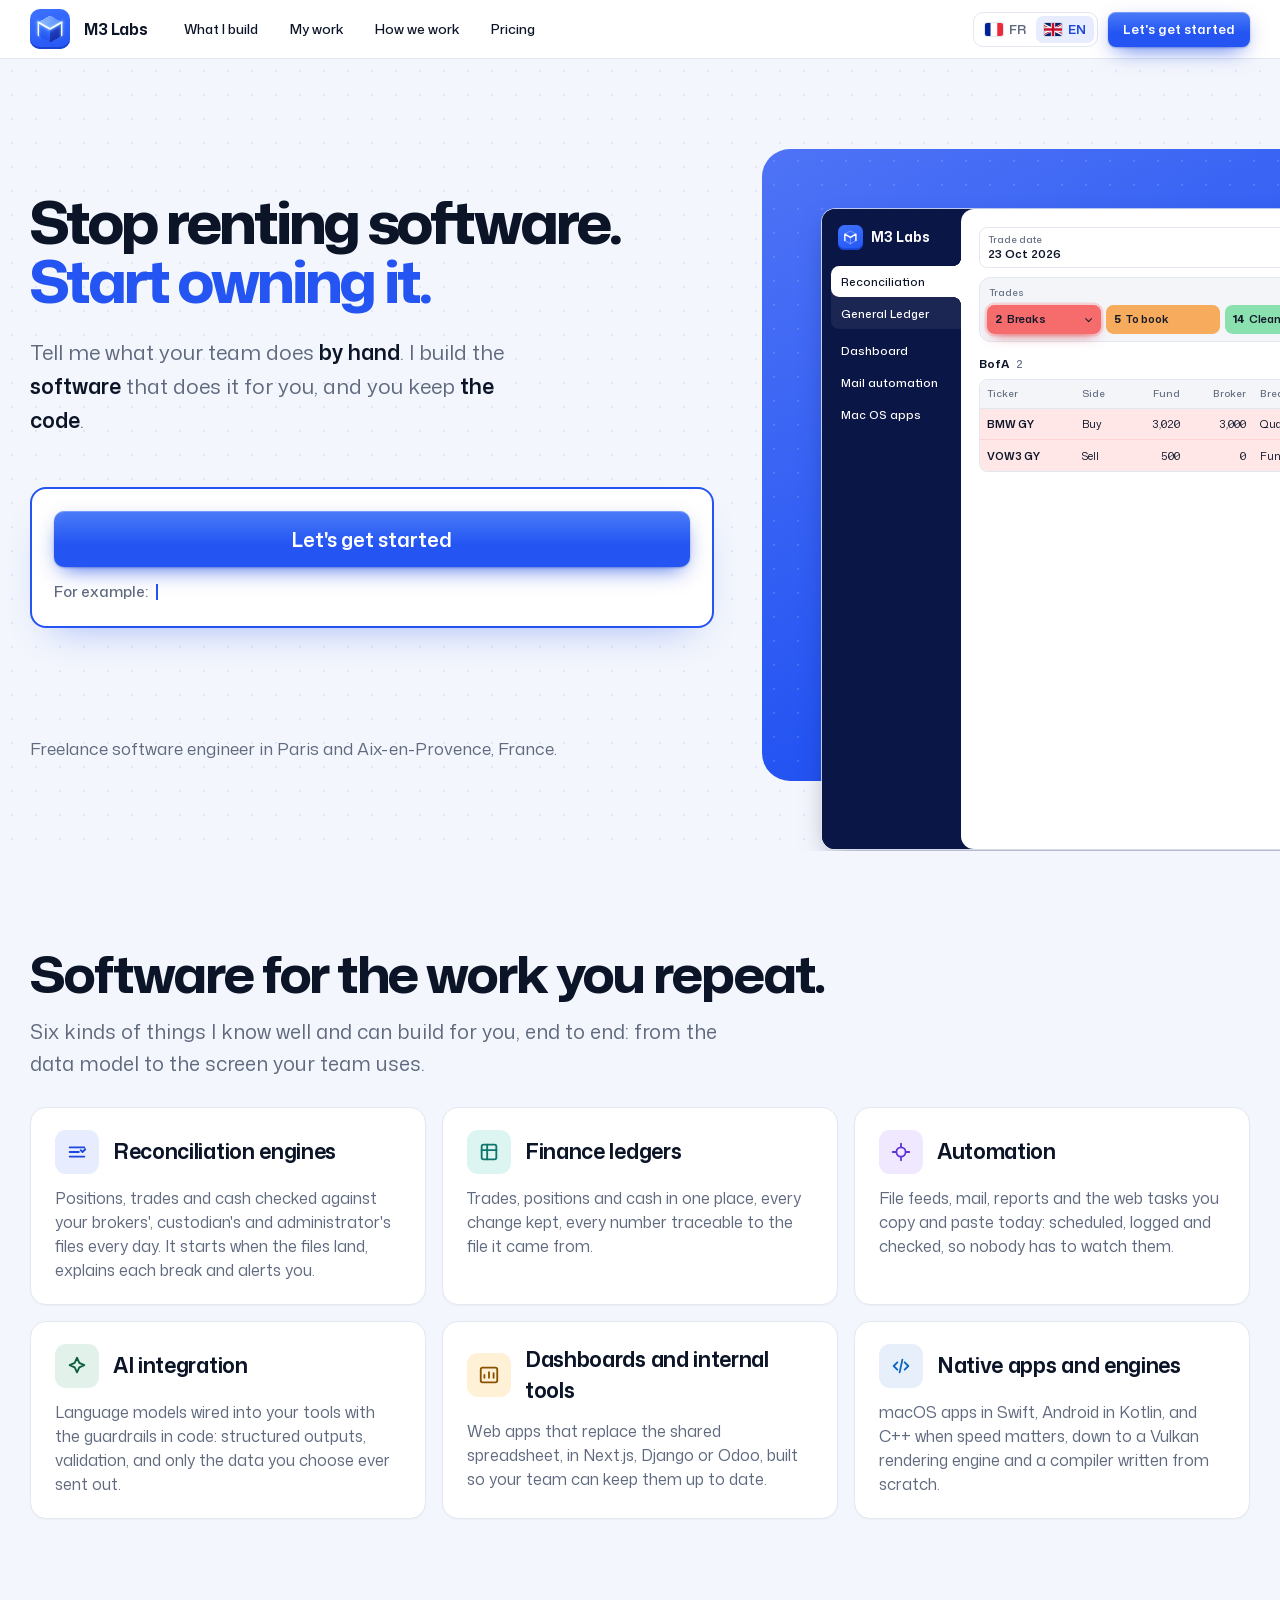
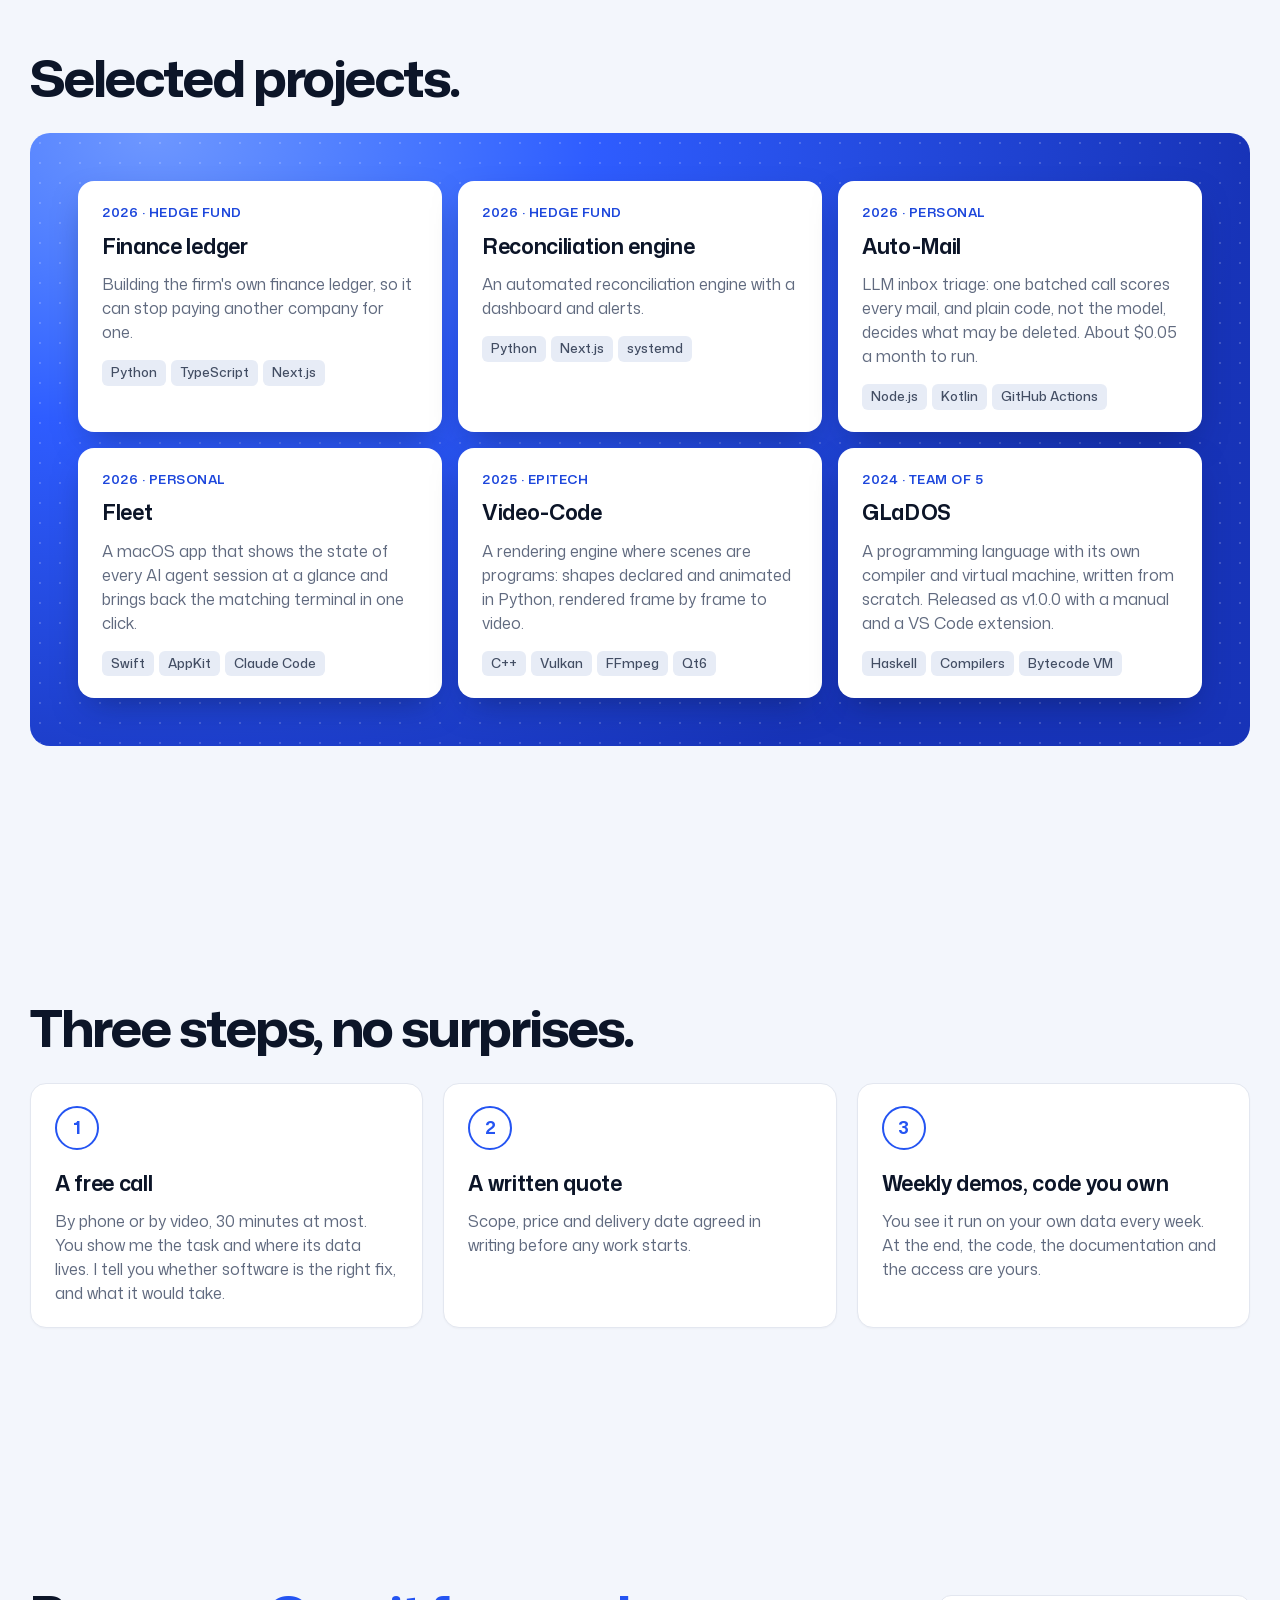
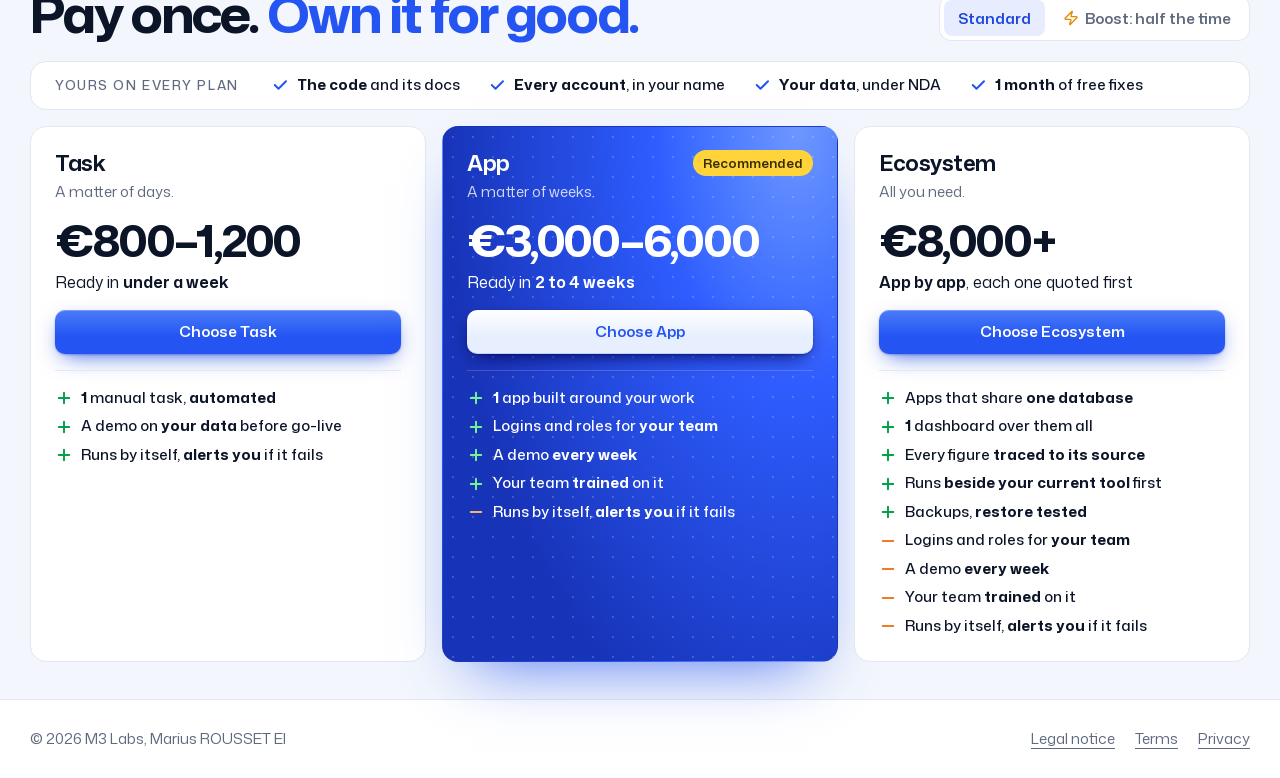
==== index.html @ 5edc00c6 "Site: the free fix window is one month, not three Marius asked for one month. The strip above the pl" ====
<!doctype html>
<html lang="en">
<head>
<meta charset="utf-8">
<meta name="viewport" content="width=device-width, initial-scale=1">
<title>M3 Labs | Custom software, reconciliation and automation</title>
<meta name="description" content="M3 Labs builds reconciliation engines, finance ledgers, automations and AI integrations for teams that still do it by hand. Freelance software engineer in Paris and Aix-en-Provence, France.">
<meta property="og:title" content="M3 Labs | Stop renting software. Start owning it.">
<meta property="og:description" content="Reconciliation engines, finance ledgers, automation and AI integration, built for your team.">
<meta property="og:url" content="https://m3labs.fr/">
<meta property="og:type" content="website">
<link rel="canonical" href="https://m3labs.fr/">
<link rel="icon" href="favicon.png" type="image/png">
<script type="application/ld+json">
{
  "@context": "https://schema.org",
  "@type": "ProfessionalService",
  "@id": "https://m3labs.fr/#business",
  "name": "M3 Labs",
  "url": "https://m3labs.fr/",
  "logo": "https://m3labs.fr/favicon.png",
  "description": "M3 Labs builds reconciliation engines, finance ledgers, automations and AI integrations for teams that still do it by hand. Freelance software engineer in Paris and Aix-en-Provence, France.",
  "email": "contact@m3labs.fr",
  "telephone": "+33669478754",
  "address": { "@type": "PostalAddress", "streetAddress": "8 avenue Robert Daugey", "postalCode": "13080", "addressLocality": "Aix-en-Provence", "addressCountry": "FR" },
  "areaServed": "FR",
  "founder": { "@type": "Person", "name": "Marius Rousset", "jobTitle": "Software engineer", "sameAs": ["https://www.linkedin.com/in/mariusrousset", "https://github.com/anpawo", "https://mariusrousset.com"] }
}
</script>
<link rel="preload" href="fonts/mona-sans-latin.woff2" as="font" type="font/woff2" crossorigin>
<link rel="stylesheet" href="styles.css?v=385ff43">
<script>
if (!matchMedia('(prefers-reduced-motion: reduce)').matches) {
  document.documentElement.classList.add('intro-on');
  // the intro plays at the top of the page: a #section left in the address, or a reload's scroll, would play it mid-page
  if (location.hash) history.replaceState(null, '', location.pathname + location.search);
  history.scrollRestoration = 'manual';
  setTimeout(() => document.documentElement.classList.remove('intro-on'), 3000);
}
</script>
</head>
<body>
<div class="intro" aria-hidden="true">
  <div class="intro-mark"><span class="cube"><i class="t"><svg viewBox="0 0 160 160"><path d="M0 0V160H160" pathLength="1"/></svg></i><i class="l"><svg viewBox="0 0 160 160"><path d="M0 160V0H160" pathLength="1"/></svg></i><i class="f"><svg viewBox="0 0 160 160"><path d="M0 0H160V160" pathLength="1"/></svg></i><i class="b"></i><i class="r"></i></span></div>
</div>

<header class="nav">
  <div class="wrap nav-inner">
    <a class="brand" href="#top" aria-label="M3 Labs, home">
      <span class="mark" aria-hidden="true"><span class="cube"><i class="t"><svg viewBox="0 0 160 160"><path d="M0 0V160H160" pathLength="1"/></svg></i><i class="l"><svg viewBox="0 0 160 160"><path d="M0 160V0H160" pathLength="1"/></svg></i><i class="f"><svg viewBox="0 0 160 160"><path d="M0 0H160V160" pathLength="1"/></svg></i><i class="b"></i><i class="r"></i></span></span>
      M3 Labs
    </a>
    <nav class="links" aria-label="Main">
      <a href="#build">What I build</a>
      <a href="#work">My work</a>
      <a href="#process">How we work</a>
      <a href="#pricing">Pricing</a>
    </nav>
    <div class="actions">
      <div class="lang" role="group" aria-label="Language">
        <button type="button" data-lang="fr" aria-pressed="false"><svg class="flag" viewBox="0 0 3 2" preserveAspectRatio="xMidYMid slice" aria-hidden="true"><path fill="#002395" d="M0 0h1v2H0z"/><path fill="#fff" d="M1 0h1v2H1z"/><path fill="#ed2939" d="M2 0h1v2H2z"/></svg><span>FR</span></button>
        <button type="button" data-lang="en" aria-pressed="true"><svg class="flag" viewBox="0 0 60 30" preserveAspectRatio="xMidYMid slice" aria-hidden="true"><clipPath id="uk-x"><path d="M30 15h30v15zv15H0zH0V0zV0h30z"/></clipPath><path fill="#012169" d="M0 0h60v30H0z"/><path stroke="#fff" stroke-width="6" d="m0 0 60 30m0-30L0 30"/><path stroke="#c8102e" stroke-width="4" clip-path="url(#uk-x)" d="m0 0 60 30m0-30L0 30"/><path stroke="#fff" stroke-width="10" d="M30 0v30M0 15h60"/><path stroke="#c8102e" stroke-width="6" d="M30 0v30M0 15h60"/></svg><span>EN</span></button>
      </div>
      <button class="btn btn-primary aura" type="button" data-talk>Let's get started</button>
    </div>
  </div>
</header>

<main id="top">

<section class="hero">
  <div class="wrap hero-grid">
    <div class="hero-text">
      <div>
      <h1>Stop renting software.<br><span class="blue">Start owning it.</span></h1>
      <p class="lead">Tell me what your team does <strong>by hand</strong>. I build the <strong>software</strong> that does it for you, and you keep <strong>the code</strong>.</p>

      <div class="ask">
        <button class="btn btn-primary btn-wide" type="button" data-talk>Let's get started</button>
        <p class="ask-eg" aria-hidden="true"><span>For example:</span><span class="ask-idea"></span></p>
      </div>
      </div>
      <p class="fine">Freelance software engineer in Paris and Aix-en-Provence, France.</p>
    </div>

    <div class="hero-visual" aria-hidden="true">
      <div class="panel">
        <div class="app">
          <aside class="app-side">
            <div class="app-brand"><span class="logo logo-sm"><svg viewBox="10 8 44 48" fill="none" stroke="currentColor" stroke-linecap="round" stroke-linejoin="round"><path d="M14 21.5 L32 11 L50 21.5 M32 32 V53 M14 42.5 L32 53 L50 42.5" stroke-width="2.6" stroke-opacity=".45"/><path d="M14 42.5 V21.5 L32 32 L50 21.5 V42.5" stroke-width="4.6"/></svg></span>M3 Labs</div>
            <span class="app-grp"><span class="app-item on">Reconciliation</span><span class="app-item">General Ledger</span></span>
            <span class="app-item">Dashboard</span>
            <span class="app-item">Mail automation</span>
            <span class="app-item">Mac OS apps</span>
          </aside>
          <div class="app-main">
            <div class="view on">
              <span class="fld"><small>Trade date</small>23 Oct 2026</span>
              <div class="grp"><small>Trades</small><span class="tile red on"><b>2</b> Breaks</span><span class="tile orange"><b>5</b> To book</span><span class="tile green"><b>14</b> Cleaned up</span></div>
              <p class="ent">BofA <span>2</span></p>
              <table class="brk"><thead><tr><th>Ticker</th><th>Side</th><th class="r">Fund</th><th class="r">Broker</th><th>Break</th></tr></thead><tbody><tr><td>BMW GY</td><td>Buy</td><td class="r">3,020</td><td class="r">3,000</td><td>Quantity</td></tr><tr><td>VOW3 GY</td><td>Sell</td><td class="r">500</td><td class="r">0</td><td>Fund only</td></tr></tbody></table>
            </div>
            <div class="view">
              <div class="app-bar"><span class="fld"><small>Fund</small>J.P. Morgan</span><span class="fld"><small>Month</small>October 2026</span></div>
              <table class="led"><thead><tr><th>Date</th><th>Entry</th><th class="r">Amount</th><th>Source</th></tr></thead><tbody><tr><td>23 Oct</td><td>Buy ROG SW</td><td class="r">−112,480</td><td><span class="st new">Broker</span></td></tr><tr><td>23 Oct</td><td>Sell BMW GY</td><td class="r">+98,640</td><td><span class="st new">Broker</span></td></tr><tr><td>22 Oct</td><td>Dividend INGA</td><td class="r">+4,075</td><td><span class="st new">Custodian</span></td></tr><tr><td>22 Oct</td><td>Broker fee</td><td class="r">−1,250</td><td><span class="st new">Statement</span></td></tr><tr><td>21 Oct</td><td>FX forward</td><td class="r">−250,000</td><td><span class="st new">Admin</span></td></tr><tr><td>21 Oct</td><td>Subscription</td><td class="r">+500,000</td><td><span class="st new">Admin</span></td></tr><tr><td>20 Oct</td><td>Buy INGA NA</td><td class="r">−86,300</td><td><span class="st new">Broker</span></td></tr><tr><td>20 Oct</td><td>Custody fee</td><td class="r">−420</td><td><span class="st new">Statement</span></td></tr></tbody><tfoot><tr><td></td><td>Balance</td><td class="r">2,418,350</td><td></td></tr></tfoot></table>
            </div>
            <div class="view">
              <div class="app-bar"><span class="fld"><small>Firm</small>Martin &amp; Co</span><span class="fld"><small>Month</small>October 2026</span></div>
              <div class="kpis"><div><small>Clients</small><b>14</b></div><div><small>Receipts</small><b>1,126</b></div><div><small>Alerts</small><b class="red">4</b></div></div>
              <ul class="alerts">
                <li class="ko"><b>2 bank lines match no invoice</b>Dupont SARL, €1,240</li>
                <li class="warn"><b>6 receipts by mail, 2 unreadable</b>Leroy Bakery</li>
                <li class="warn"><b>VAT return due Friday</b>Garnier &amp; Fils</li>
                <li class="ok"><b>October payroll sent</b>14 clients</li>
              </ul>
            </div>
            <div class="view">
              <div class="tabs"><span class="on">For you <i>13</i></span><span>Filed <i>201</i></span></div>
              <ul class="rows mails">
                <li><span class="av">CL</span><b>Client</b><time>09:42</time><span>Fee question</span><span class="st new">Draft ready</span></li>
                <li><span class="av">AU</span><b>Auditor</b><time>09:10</time><span>Year-end audit</span><span class="st new">Draft ready</span></li>
                <li><span class="av">PB</span><b>Prime broker</b><time>08:55</time><span>Missing statement</span><span class="st warn">Chased</span></li>
                <li><span class="av">FA</span><b>Fund admin</b><time>08:30</time><span>NAV pack</span><span class="st new">Draft ready</span></li>
                <li><span class="av">EB</span><b>Exec broker</b><time>Yesterday</time><span>Trade confirm</span><span class="st ko">Break found</span></li>
              </ul>
            </div>
            <div class="view">
              <div class="tabs"><span class="on">All <i>7</i></span><span>Waiting <i>2</i></span></div>
              <ul class="rows">
                <li><b>Recon</b><span class="dot ok">Working</span><span>Ran the tests</span><time>now</time></li>
                <li><b>General Ledger</b><span class="dot ok">Working</span><span>Booked the trades</span><time>2 min</time></li>
                <li><b>Site</b><span class="dot new">Waiting</span><span>Asked a question</span><time>6 min</time></li>
                <li><b>Mail</b><span class="dot ok">Working</span><span>Sorted 40 mails</span><time>now</time></li>
                <li><b>Release</b><span class="dot new">Waiting</span><span>Built version 2.1</span><time>14 min</time></li>
                <li><b>Invoices</b><span class="dot done">Done</span><span>Chased 3 invoices</span><time>1 h</time></li>
                <li><b>Report</b><span class="dot done">Done</span><span>Sent the PDF</span><time>2 h</time></li>
              </ul>
            </div>
          </div>
        </div>
      </div>
    </div>
  </div>
</section>

<section class="section" id="build">
  <div class="wrap">
    <h2>Software for the work you repeat.</h2>
    <p class="section-lead">Six kinds of things I know well and can build for you, end to end: from the data model to the screen your team uses.</p>
    <div class="cards">
      <article class="card">
        <span class="badge b-indigo"><svg viewBox="0 0 24 24"><path d="M4 7h16M4 12h10M4 17h16"/><path d="m16 10 2 2 3-3"/></svg></span>
        <h3>Reconciliation engines</h3>
        <p>Positions, trades and cash checked against your brokers', custodian's and administrator's files every day. It starts when the files land, explains each break and alerts you.</p>
      </article>
      <article class="card">
        <span class="badge b-teal"><svg viewBox="0 0 24 24"><rect x="4" y="4" width="16" height="16" rx="2"/><path d="M4 10h16M10 4v16"/></svg></span>
        <h3>Finance ledgers</h3>
        <p>Trades, positions and cash in one place, every change kept, every number traceable to the file it came from.</p>
      </article>
      <article class="card">
        <span class="badge b-purple"><svg viewBox="0 0 24 24"><path d="M12 3v3M12 18v3M3 12h3M18 12h3"/><circle cx="12" cy="12" r="5"/></svg></span>
        <h3>Automation</h3>
        <p>File feeds, mail, reports and the web tasks you copy and paste today: scheduled, logged and checked, so nobody has to watch them.</p>
      </article>
      <article class="card">
        <span class="badge b-emerald"><svg viewBox="0 0 24 24"><path d="M12 3l2.5 5.5L20 11l-5.5 2.5L12 19l-2.5-5.5L4 11l5.5-2.5z"/></svg></span>
        <h3>AI integration</h3>
        <p>Language models wired into your tools with the guardrails in code: structured outputs, validation, and only the data you choose ever sent out.</p>
      </article>
      <article class="card">
        <span class="badge b-amber"><svg viewBox="0 0 24 24"><rect x="3" y="4" width="18" height="16" rx="2"/><path d="M7 15v-3M12 15V9M17 15v-5"/></svg></span>
        <h3>Dashboards and internal tools</h3>
        <p>Web apps that replace the shared spreadsheet, in Next.js, Django or Odoo, built so your team can keep them up to date.</p>
      </article>
      <article class="card">
        <span class="badge b-blue"><svg viewBox="0 0 24 24"><path d="m8 8-4 4 4 4M16 8l4 4-4 4M13.5 5l-3 14"/></svg></span>
        <h3>Native apps and engines</h3>
        <p>macOS apps in Swift, Android in Kotlin, and C++ when speed matters, down to a Vulkan rendering engine and a compiler written from scratch.</p>
      </article>
    </div>
  </div>
</section>

<section class="section" id="work">
  <div class="wrap">
    <h2>Selected projects.</h2>
    <div class="cards ink">
      <article class="card work">
        <p class="when">2026 · hedge fund</p>
        <h3>Finance ledger</h3>
        <p>Building the firm's own finance ledger, so it can stop paying another company for one.</p>
        <p class="stack"><span>Python</span><span>TypeScript</span><span>Next.js</span></p>
      </article>
      <article class="card work">
        <p class="when">2026 · hedge fund</p>
        <h3>Reconciliation engine</h3>
        <p>An automated reconciliation engine with a dashboard and alerts.</p>
        <p class="stack"><span>Python</span><span>Next.js</span><span>systemd</span></p>
      </article>
      <article class="card work">
        <p class="when">2026 · personal</p>
        <h3>Auto-Mail</h3>
        <p>LLM inbox triage: one batched call scores every mail, and plain code, not the model, decides what may be deleted. About $0.05 a month to run.</p>
        <p class="stack"><span>Node.js</span><span>Kotlin</span><span>GitHub Actions</span></p>
      </article>
      <article class="card work">
        <p class="when">2026 · personal</p>
        <h3>Fleet</h3>
        <p>A macOS app that shows the state of every AI agent session at a glance and brings back the matching terminal in one click.</p>
        <p class="stack"><span>Swift</span><span>AppKit</span><span>Claude Code</span></p>
      </article>
      <article class="card work">
        <p class="when">2025 · Epitech</p>
        <h3>Video-Code</h3>
        <p>A rendering engine where scenes are programs: shapes declared and animated in Python, rendered frame by frame to video.</p>
        <p class="stack"><span>C++</span><span>Vulkan</span><span>FFmpeg</span><span>Qt6</span></p>
      </article>
      <article class="card work">
        <p class="when">2024 · team of 5</p>
        <h3>GLaDOS</h3>
        <p>A programming language with its own compiler and virtual machine, written from scratch. Released as v1.0.0 with a manual and a VS Code extension.</p>
        <p class="stack"><span>Haskell</span><span>Compilers</span><span>Bytecode VM</span></p>
      </article>
    </div>
  </div>
</section>

<section class="section" id="process">
  <div class="wrap">
    <h2>Three steps, no surprises.</h2>
    <div class="steps">
      <article class="card step">
        <span class="num">1</span>
        <h3>A free call</h3>
        <p>By phone or by video, 30 minutes at most. You show me the task and where its data lives. I tell you whether software is the right fix, and what it would take.</p>
      </article>
      <article class="card step">
        <span class="num">2</span>
        <h3>A written quote</h3>
        <p>Scope, price and delivery date agreed in writing before any work starts.</p>
      </article>
      <article class="card step">
        <span class="num">3</span>
        <h3>Weekly demos, code you own</h3>
        <p>You see it run on your own data every week. At the end, the code, the documentation and the access are yours.</p>
      </article>
    </div>
  </div>
</section>

<section class="section" id="pricing">
  <div class="wrap">
    <div class="price-top">
    <h2>Pay once. <span class="blue">Own it for good.</span></h2>
    <div class="speed" role="group" aria-label="Delivery speed">
      <button type="button" aria-pressed="true">Standard</button>
      <button type="button" aria-pressed="false"><svg viewBox="0 0 24 24" aria-hidden="true"><path d="M4 14a1 1 0 0 1-.78-1.63l9.9-10.2a.5.5 0 0 1 .86.46l-1.92 6.02A1 1 0 0 0 13 10h7a1 1 0 0 1 .78 1.63l-9.9 10.2a.5.5 0 0 1-.86-.46l1.92-6.02A1 1 0 0 0 11 14z"/></svg>Boost: half the time</button>
    </div>
    </div>
    <div class="every"><h3>Yours on every plan</h3><ul><li><svg viewBox="0 0 24 24" aria-hidden="true"><path d="m5 12 5 5L20 7"/></svg><span><b>The code</b> and its docs</span></li><li><svg viewBox="0 0 24 24" aria-hidden="true"><path d="m5 12 5 5L20 7"/></svg><span><b>Every account</b>, in your name</span></li><li><svg viewBox="0 0 24 24" aria-hidden="true"><path d="m5 12 5 5L20 7"/></svg><span><b>Your data</b>, under NDA</span></li><li><svg viewBox="0 0 24 24" aria-hidden="true"><path d="m5 12 5 5L20 7"/></svg><span><b>1 month</b> of free fixes</span></li></ul></div>
    <div class="cards">
      <article class="plan">
        <div class="plan-head"><h3>Task</h3></div>
        <p class="slogan"><span class="std">A matter of days.</span><span class="fast">A matter of hours.</span></p>
        <div class="price"><p><b><span class="std">€800–1,200</span><span class="fast">€1,200–1,800</span></b></p><p>Ready in <strong><span class="std">under a week</span><span class="fast">24 to 48 hours</span></strong></p></div>
        <button class="btn btn-primary" type="button" data-talk data-plan="Task">Choose Task</button>
        <div class="feats">
          <ul><li><svg class="i-new" viewBox="0 0 24 24" aria-hidden="true"><path d="M12 5v14M5 12h14"/></svg><span><b>1</b> manual task, <b>automated</b></span></li><li><svg class="i-new" viewBox="0 0 24 24" aria-hidden="true"><path d="M12 5v14M5 12h14"/></svg><span>A demo on <b>your data</b> before go-live</span></li><li><svg class="i-new" viewBox="0 0 24 24" aria-hidden="true"><path d="M12 5v14M5 12h14"/></svg><span>Runs by itself, <b>alerts you</b> if it fails</span></li></ul>
        </div>
      </article>
      <article class="plan plan-hot">
        <div class="plan-head"><h3>App</h3><span class="pick">Recommended</span></div>
        <p class="slogan"><span class="std">A matter of weeks.</span><span class="fast">A matter of days.</span></p>
        <div class="price"><p><b><span class="std">€3,000–6,000</span><span class="fast">€4,500–9,000</span></b></p><p>Ready in <strong><span class="std">2 to 4 weeks</span><span class="fast">5 to 10 days</span></strong></p></div>
        <button class="btn" type="button" data-talk data-plan="App">Choose App</button>
        <div class="feats">
          <ul><li><svg class="i-new" viewBox="0 0 24 24" aria-hidden="true"><path d="M12 5v14M5 12h14"/></svg><span><b>1</b> app built around your work</span></li><li><svg class="i-new" viewBox="0 0 24 24" aria-hidden="true"><path d="M12 5v14M5 12h14"/></svg><span>Logins and roles for <b>your team</b></span></li><li><svg class="i-new" viewBox="0 0 24 24" aria-hidden="true"><path d="M12 5v14M5 12h14"/></svg><span>A demo <b>every week</b></span></li><li><svg class="i-new" viewBox="0 0 24 24" aria-hidden="true"><path d="M12 5v14M5 12h14"/></svg><span>Your team <b>trained</b> on it</span></li><li><svg class="i-has" viewBox="0 0 24 24" aria-hidden="true"><path d="M5 12h14"/></svg><span>Runs by itself, <b>alerts you</b> if it fails</span></li></ul>
        </div>
      </article>
      <article class="plan">
        <div class="plan-head"><h3>Ecosystem</h3></div>
        <p class="slogan">All you need.</p>
        <div class="price"><p><b>€8,000+</b></p><p><strong>App by app</strong>, each one quoted first</p></div>
        <button class="btn btn-primary" type="button" data-talk data-plan="Ecosystem">Choose Ecosystem</button>
        <div class="feats">
          <ul><li><svg class="i-new" viewBox="0 0 24 24" aria-hidden="true"><path d="M12 5v14M5 12h14"/></svg><span>Apps that share <b>one database</b></span></li><li><svg class="i-new" viewBox="0 0 24 24" aria-hidden="true"><path d="M12 5v14M5 12h14"/></svg><span><b>1</b> dashboard over them all</span></li><li><svg class="i-new" viewBox="0 0 24 24" aria-hidden="true"><path d="M12 5v14M5 12h14"/></svg><span>Every figure <b>traced to its source</b></span></li><li><svg class="i-new" viewBox="0 0 24 24" aria-hidden="true"><path d="M12 5v14M5 12h14"/></svg><span>Runs <b>beside your current tool</b> first</span></li><li><svg class="i-new" viewBox="0 0 24 24" aria-hidden="true"><path d="M12 5v14M5 12h14"/></svg><span>Backups, <b>restore tested</b></span></li><li><svg class="i-has" viewBox="0 0 24 24" aria-hidden="true"><path d="M5 12h14"/></svg><span>Logins and roles for <b>your team</b></span></li><li><svg class="i-has" viewBox="0 0 24 24" aria-hidden="true"><path d="M5 12h14"/></svg><span>A demo <b>every week</b></span></li><li><svg class="i-has" viewBox="0 0 24 24" aria-hidden="true"><path d="M5 12h14"/></svg><span>Your team <b>trained</b> on it</span></li><li><svg class="i-has" viewBox="0 0 24 24" aria-hidden="true"><path d="M5 12h14"/></svg><span>Runs by itself, <b>alerts you</b> if it fails</span></li></ul>
        </div>
      </article>
    </div>
  </div>
</section>

</main>

<footer class="foot">
  <div class="wrap foot-inner">
    <span>© 2026 M3 Labs, Marius ROUSSET EI</span>
    <span class="foot-links"><a href="legal.html">Legal notice</a> <a href="terms.html">Terms</a> <a href="privacy.html">Privacy</a></span>
  </div>
</footer>

<dialog class="talk" aria-labelledby="talk-h">
  <div class="talk-in" tabindex="-1" autofocus>
    <button class="talk-x" type="button" aria-label="Close"><svg viewBox="0 0 24 24" aria-hidden="true"><path d="M6 6l12 12M18 6 6 18"/></svg></button>
    <div class="pane" data-pane="start">
      <h2 id="talk-h">Let's talk about your project.</h2>
      <div class="reach">
        <a class="btn btn-tint" href="https://www.linkedin.com/in/mariusrousset" target="_blank" rel="noopener"><svg class="fill" viewBox="0 0 24 24" aria-hidden="true"><path d="M20.45 20.45h-3.56v-5.57c0-1.33-.02-3.04-1.85-3.04-1.85 0-2.14 1.45-2.14 2.94v5.67H9.35V9h3.41v1.56h.05c.48-.9 1.64-1.85 3.37-1.85 3.6 0 4.27 2.37 4.27 5.46v6.28zM5.34 7.43a2.06 2.06 0 1 1 0-4.13 2.06 2.06 0 0 1 0 4.13zM7.12 20.45H3.56V9h3.56v11.45zM22.22 0H1.77C.79 0 0 .77 0 1.73v20.54C0 23.23.79 24 1.77 24h20.45c.98 0 1.78-.77 1.78-1.73V1.73C24 .77 23.2 0 22.22 0z"/></svg>Message me on LinkedIn</a>
        <button class="btn btn-tint copy" type="button" title="Copy the address"><svg viewBox="0 0 24 24" aria-hidden="true"><rect x="2" y="4" width="20" height="16" rx="2"/><path d="m22 7-10 6L2 7"/></svg><span>Email me at contact@m3labs.fr</span><span hidden>Address copied</span></button>
      </div>
      <div class="call">
        <h3>Book a call</h3>
        <div class="seg" role="radiogroup" aria-label="Kind of call">
          <button type="button" role="radio" data-kind="voice" aria-checked="true"><svg viewBox="0 0 24 24" aria-hidden="true"><path d="M22 16.92v3a2 2 0 0 1-2.18 2 19.8 19.8 0 0 1-8.63-3.07 19.5 19.5 0 0 1-6-6 19.8 19.8 0 0 1-3.07-8.67A2 2 0 0 1 4.11 2h3a2 2 0 0 1 2 1.72c.13.96.36 1.9.7 2.81a2 2 0 0 1-.45 2.11L8.09 9.91a16 16 0 0 0 6 6l1.27-1.27a2 2 0 0 1 2.11-.45c.91.34 1.85.57 2.81.7A2 2 0 0 1 22 16.92z"/></svg>Audio</button>
          <button type="button" role="radio" data-kind="video" aria-checked="false"><svg viewBox="0 0 24 24" aria-hidden="true"><path d="m16 13 5.22 3.48a.5.5 0 0 0 .78-.42V7.87a.5.5 0 0 0-.75-.43L16 10.5"/><rect x="2" y="6" width="14" height="12" rx="2"/></svg>Video</button>
        </div>
        <div class="lens">
          <button type="button" data-len="5">5 min</button>
          <button type="button" data-len="15">15 min</button>
          <button type="button" data-len="30">30 min</button>
        </div>
      </div>
    </div>
    <div class="pane" data-pane="book" hidden>
      <div class="talk-top"><button class="talk-back" type="button" data-back="start" aria-label="Back"><svg viewBox="0 0 24 24" aria-hidden="true"><path d="m15 18-6-6 6-6"/></svg></button><h2 class="call-name"></h2></div>
      <div class="picker" hidden>
        <div>
          <p class="cal-month"></p>
          <div class="cal-grid"></div>
        </div>
        <div class="slots">
          <p class="slots-day"></p>
          <div class="times"></div>
        </div>
      </div>
      <p class="talk-state" aria-live="polite"></p>
    </div>
    <div class="pane" data-pane="who" hidden>
      <div class="talk-top"><button class="talk-back" type="button" data-back="book" aria-label="Back"><svg viewBox="0 0 24 24" aria-hidden="true"><path d="m15 18-6-6 6-6"/></svg></button><h2>Your details</h2></div>
      <p class="talk-sub when"></p>
      <form class="who">
        <div class="two">
          <label>Name<input name="name" autocomplete="name" required></label>
          <label>Email<input name="email" type="email" autocomplete="email" required></label>
        </div>
        <label class="tel">Phone<input name="phone" type="tel" autocomplete="tel" required></label>
        <label><span>What is it about? <small>Optional</small></span><textarea name="note" rows="2"></textarea></label>
        <button class="btn btn-primary" type="submit">Book this call</button>
      </form>
      <p class="talk-state" aria-live="polite"></p>
    </div>
    <div class="pane" data-pane="done" hidden>
      <h2>Booked.</h2>
      <p class="talk-sub done-text"></p>
    </div>
  </div>
</dialog>

<script src="lang.js?v=385ff43"></script>
<script>
const intro = document.querySelector('.intro');
if (document.documentElement.classList.contains('intro-on')) {
  const to = document.querySelector('.nav .mark').getBoundingClientRect(), from = intro.querySelector('.intro-mark').getBoundingClientRect();
  intro.style.setProperty('--dx', to.left + to.width / 2 - (from.left + from.width / 2) + 'px');
  intro.style.setProperty('--dy', to.top + to.height / 2 - (from.top + from.height / 2) + 'px');
  intro.addEventListener('animationend', e => { if (e.animationName === 'intro-out') document.documentElement.classList.remove('intro-on', 'intro-go'); });
  document.documentElement.classList.add('intro-go');
  // the shine: one band of light crossing the turning cube left to right on screen, tilted as the buttons' is.
  // Where a face's point lands along the band's direction is linear in the face's own coordinates (A, B per px,
  // C at its centre), so on each face the band is a linear gradient, redrawn every frame from the cube's matrix
  const cube = intro.querySelector('.cube'), turn = cube.getAnimations()[0];
  const faces = { t: (X, Y, Z) => [X, Z, -80 * Y], l: (X, Y, Z) => [Z, Y, -80 * X], f: (X, Y, Z) => [X, Y, 80 * Z],
    b: (X, Y, Z) => [-X, Y, -80 * Z], r: (X, Y, Z) => [-Z, Y, 80 * X] };
  const shine = () => {
    const k = (turn.currentTime - 100) / 800;
    if (k > 1) { for (const i of cube.children) i.style.removeProperty('--shine'); return; }
    const e = k < .5 ? 4 * k ** 3 : 1 - (2 - 2 * k) ** 3 / 2, p = 380 * Math.max(0, e) - 190;
    const m = new DOMMatrix(getComputedStyle(cube).transform);
    const X = .906 * m.m11 + .423 * m.m12, Y = .906 * m.m21 + .423 * m.m22, Z = .906 * m.m31 + .423 * m.m32;
    for (const i of cube.children) {
      const [A, B, C] = faces[i.className](X, Y, Z), g = Math.hypot(A, B), t = (p - C) / g + 80 * (Math.abs(A) + Math.abs(B)) / g, h = 45 / g;
      i.style.setProperty('--shine', g < .05 ? 'none' : `linear-gradient(${Math.atan2(A, -B)}rad, transparent ${t - h}px, oklch(100% 0 0 / .55) ${t}px, transparent ${t + h}px)`);
    }
    requestAnimationFrame(shine);
  };
  shine();
}
// the sidebar's selection, and the view beside it, move on every 5 s, and to whichever item the pointer is on
const items = [...document.querySelectorAll('.app-item')], views = [...document.querySelectorAll('.view')];
let on = 0, timer;
const pick = i => { for (const l of [items, views]) { l[on].classList.remove('on'); l[i].classList.add('on'); } on = i; };
const cycle = () => { clearInterval(timer); if (!matchMedia('(prefers-reduced-motion: reduce)').matches) timer = setInterval(() => pick((on + 1) % items.length), 5000); };
items.forEach((el, i) => {
  el.addEventListener('mouseenter', () => { clearInterval(timer); pick(i); });
  el.addEventListener('mouseleave', cycle);
});
cycle();
// the example under the button types an idea, holds it, erases it and moves on; with reduced motion the first one stays.
// Each run of the loop has an id, and a newer one stops it
const ideas = [
  'Read, sort and answer my emails for me.',
  'Build me a dashboard made for my business.',
  'Create my invoices and chase the unpaid ones.',
  'Plan my week ahead in my calendar.',
  'Track my spending and prep my books for the accountant.',
  'Sort my photos into albums for me.',
];
const idea = document.querySelector('.ask-idea'), still = matchMedia('(prefers-reduced-motion: reduce)').matches;
const wait = ms => new Promise(r => setTimeout(r, ms));
let shown = 0, run = 0;
const play = async (id, n) => {
  for (;; n = (n + 1) % ideas.length) {
    if (id !== run) return;
    shown = n;
    for (const c of t(ideas[n])) { if (id !== run) return; idea.textContent += c; await wait(45); }
    await wait(2000);
    while (idea.textContent) { if (id !== run) return; idea.textContent = idea.textContent.slice(0, -1); await wait(18); }
    await wait(400);
  }
};
if (still) idea.textContent = t(ideas[0]);
else wait(document.documentElement.classList.contains('intro-on') ? 3000 : 0).then(() => run || play(0, 0));
// a change of language types the idea on the line again, in the new one
document.addEventListener('langchange', () => {
  run++;
  if (still) idea.textContent = t(ideas[shown]);
  else { idea.textContent = ''; play(run, shown); }
});
// Boost shows each plan's prices and delays at half the time; the cards hold both and CSS shows one
const speed = [...document.querySelectorAll('.speed button')];
speed.forEach((el, i) => el.addEventListener('click', () => {
  speed.forEach(b => b.setAttribute('aria-pressed', b === el));
  document.getElementById('pricing').classList.toggle('boost', i === 1);
}));
// the contact popup, opened by the Let's get started buttons and the plans'. A kind and a length open Marius's free
// times, which API, the Apps Script web app of booking/, gives and books; while it is empty a length opens his Google
// Calendar booking page instead
const API = '', CAL = 'https://calendar.app.google/a1ZZEqtDEEhwA8Tp7';
const talk = document.querySelector('.talk'), panes = [...talk.querySelectorAll('.pane')];
const state = talk.querySelector('[data-pane="book"] .talk-state'), wstate = talk.querySelector('[data-pane="who"] .talk-state');
const picker = talk.querySelector('.picker'), grid = talk.querySelector('.cal-grid'), times = talk.querySelector('.times');
const who = talk.querySelector('.who'), field = n => who.querySelector(`[name=${n}]`);
const msg = (en, fr) => lang === 'fr' ? fr : en, loc = () => lang === 'fr' ? 'fr-FR' : 'en-GB';
const post = body => fetch(API, { method: 'POST', body: JSON.stringify(body) }).then(r => r.json());
const LENS = { voice: [5, 15], video: [5, 15, 30] };
let plan = '', kind = 'voice', len = 0, day = '', at = 0, slots = {};
const show = name => { for (const p of panes) p.hidden = p.dataset.pane !== name; };
const kinds = () => {
  for (const b of talk.querySelectorAll('[data-kind]')) b.setAttribute('aria-checked', b.dataset.kind === kind);
  for (const b of talk.querySelectorAll('[data-len]')) b.disabled = !LENS[kind].includes(+b.dataset.len);
};
for (const el of document.querySelectorAll('[data-talk]')) el.addEventListener('click', e => {
  e.preventDefault();
  if (el.dataset.plan) plan = el.dataset.plan;
  show('start');
  kinds();
  if (!talk.open) talk.showModal();
});
talk.querySelector('.talk-x').addEventListener('click', () => talk.close());
talk.addEventListener('click', e => { if (e.target === talk) talk.close(); });
for (const b of talk.querySelectorAll('[data-back]')) b.addEventListener('click', () => show(b.dataset.back));
const copy = talk.querySelector('.copy'), [label, copied] = copy.querySelectorAll('span');
copy.addEventListener('click', () => navigator.clipboard?.writeText('contact@m3labs.fr').then(() => {
  label.hidden = !(copied.hidden = false);
  setTimeout(() => label.hidden = !(copied.hidden = true), 1500);
}));
for (const b of talk.querySelectorAll('[data-kind]')) b.addEventListener('click', () => { kind = b.dataset.kind; kinds(); });
for (const b of talk.querySelectorAll('[data-len]')) b.addEventListener('click', () => {
  if (!API) return void open(CAL, '_blank', 'noopener');
  len = +b.dataset.len;
  at = 0;
  show('book');
  load();
});
const callName = () => kind === 'voice' ? msg(`Audio call, ${len} min`, `Appel audio, ${len} min`) : msg(`Video call, ${len} min`, `Appel vidéo, ${len} min`);
const dkey = d => d.toLocaleDateString('en-CA'), long = { weekday: 'long', day: 'numeric', month: 'long' };
const load = async () => {
  talk.querySelector('.call-name').textContent = callName();
  const want = len + kind;
  if (!slots[len]) {
    picker.hidden = true;
    state.textContent = msg('Loading the free times…', 'Chargement des créneaux libres…');
    slots[len] = await fetch(API + '?len=' + len).then(r => r.json()).then(r => r.slots).catch(() => null);
    if (want !== len + kind) return;
  }
  render();
};
// three weeks from this Monday hold the two weeks a call can be booked in; days with a free time are lit
const render = keep => {
  const days = new Map();
  for (const ms of slots[len] || []) { const k = dkey(new Date(ms)); days.set(k, [...days.get(k) || [], ms]); }
  if (!days.has(day)) day = days.keys().next().value || '';
  const now = new Date(), cells = Array.from({ length: 21 }, (_, i) => new Date(now.getFullYear(), now.getMonth(), now.getDate() - (now.getDay() + 6) % 7 + i, 12));
  talk.querySelector('.call-name').textContent = callName();
  talk.querySelector('.cal-month').textContent = new Intl.DateTimeFormat(loc(), { month: 'long', year: 'numeric' }).formatRange(cells[0], cells[20]);
  grid.replaceChildren(...cells.slice(0, 7).map(d => Object.assign(document.createElement('small'), { textContent: d.toLocaleDateString(loc(), { weekday: 'narrow' }) })),
    ...cells.map(d => {
      const k = dkey(d), b = Object.assign(document.createElement('button'), { type: 'button', disabled: !days.has(k) });
      b.innerHTML = (d.getDate() === 1 ? `<small>${d.toLocaleDateString(loc(), { month: 'short' })}</small>` : '') + d.getDate();
      b.classList.toggle('today', k === dkey(now));
      b.setAttribute('aria-pressed', k === day);
      b.setAttribute('aria-label', d.toLocaleDateString(loc(), long));
      b.addEventListener('click', () => { day = k; render(true); });
      return b;
    }));
  if (keep) grid.querySelector('[aria-pressed="true"]').focus();
  talk.querySelector('.slots-day').textContent = day && new Date(day + 'T12:00').toLocaleDateString(loc(), { weekday: 'short', day: 'numeric', month: 'short' });
  times.replaceChildren(...(days.get(day) || []).map(ms => {
    const b = Object.assign(document.createElement('button'), { type: 'button', textContent: new Date(ms).toLocaleTimeString(loc(), { hour: '2-digit', minute: '2-digit' }) });
    b.addEventListener('click', () => { at = ms; details(); show('who'); if (!field('name').value) field('name').focus(); });
    return b;
  }));
  picker.hidden = !days.size;
  state.textContent = !slots[len] ? msg('The free times did not load. Write to me at contact@m3labs.fr.', 'Les créneaux n’ont pas pu charger. Écrivez-moi à contact@m3labs.fr.')
    : !days.size ? msg('No free time in the next two weeks. Write to me at contact@m3labs.fr.', 'Aucun créneau libre dans les deux semaines. Écrivez-moi à contact@m3labs.fr.') : '';
};
const details = () => {
  talk.querySelector('.when').textContent = `${callName()}, ${new Date(at).toLocaleString(loc(), { ...long, hour: '2-digit', minute: '2-digit' })}`;
  field('phone').closest('label').hidden = field('phone').disabled = kind !== 'voice';
  wstate.textContent = '';
};
who.addEventListener('submit', async e => {
  e.preventDefault();
  const f = Object.fromEntries(new FormData(who)), when = at, button = who.querySelector('[type=submit]');
  button.disabled = true;
  wstate.textContent = msg('Booking…', 'Réservation…');
  const r = await post({ ...f, kind, len, at, plan, lang }).catch(() => ({ error: 'network' }));
  button.disabled = false;
  wstate.textContent = '';
  if (r.ok) {
    const w = new Date(when).toLocaleString(loc(), { ...long, hour: '2-digit', minute: '2-digit' });
    talk.querySelector('.done-text').textContent = kind === 'voice'
      ? msg(`${w}, ${len} minutes: I call you at ${f.phone}. The invite is on its way to ${f.email}.`, `${w}, ${len} minutes : je vous appelle au ${f.phone}. L’invitation part à ${f.email}.`)
      : msg(`${w}, ${len} minutes on Google Meet. The invite, with the link, is on its way to ${f.email}.`, `${w}, ${len} minutes sur Google Meet. L’invitation, avec le lien, part à ${f.email}.`);
    slots = {};
    at = 0;
    return show('done');
  }
  if (r.error === 'taken') {
    delete slots[len];
    at = 0;
    show('book');
    await load();
    return state.textContent = msg('That time was just taken. Pick another one.', 'Ce créneau vient d’être pris. Choisissez-en un autre.');
  }
  wstate.textContent = r.error === 'fields' ? msg('Check the name, the email and the phone number.', 'Vérifiez le nom, l’email et le numéro.')
    : r.error === 'full' ? msg('My calendar is full for now. Write to me at contact@m3labs.fr.', 'Mon agenda est plein pour l’instant. Écrivez-moi à contact@m3labs.fr.')
    : msg('The booking did not go through. Write to me at contact@m3labs.fr.', 'La réservation n’a pas abouti. Écrivez-moi à contact@m3labs.fr.');
});
document.addEventListener('langchange', () => {
  if (!talk.open) return;
  if (!talk.querySelector('[data-pane="book"]').hidden && slots[len] !== undefined) render();
  if (!talk.querySelector('[data-pane="who"]').hidden) details();
});
// findmylead.fr's trial button: the header's button rings on load, and again after each jump to a part of the page
const cta = document.querySelector('.nav .aura');
for (const a of document.querySelectorAll('.nav a[href^="#"]')) a.addEventListener('click', () => {
  cta.classList.remove('aura');
  void cta.offsetWidth;
  cta.classList.add('aura');
});
</script>
</body>
</html>
---- styles.css ----
@font-face {
  font-family: "Mona Sans";
  src: url(fonts/mona-sans-latin.woff2) format("woff2");
  font-weight: 200 900;
  font-stretch: 75% 125%;
  font-display: swap;
}

/* Palette taken from findmylead.fr's own tokens */
:root {
  --background: oklch(97.3% .009 265);
  --foreground: oklch(19.8% .041 265);
  --muted-foreground: oklch(52.3% .036 265);
  --border: oklch(92.7% .013 265);
  --input: oklch(86.5% .023 265);
  --sheet: oklch(100% 0 0);
  --primary: oklch(52.5% .241 265.2);
  --primary-edge: oklch(46.6% .227 265.2);
  --brand-tint: oklch(94.7% .025 271.1);
  --brand-tint-fg: oklch(48% .23 265.3);
  --ink: oklch(22.6% .09 267.5);
  --ink-text: oklch(83.2% .057 274.1);
  --ink-link: oklch(78.5% .108 269.3);
  --shadow-float: 0 0 0 1px var(--border), 0 16px 36px -14px oklch(20% .04 265 / .3);
  --shadow-ink: 0 14px 34px -12px oklch(22.6% .09 267.5 / .5);
  --font: "Mona Sans", system-ui, -apple-system, sans-serif;
  --nav-h: 59px;
  /* the screen-tall parts stop at the height Marius's MacBook Air gives the page in Firefox (1470×811), so a taller
     screen keeps the spacing he sees */
  --screen: min(100svh, 811px);
  /* the nav draws the 160px cube at this scale; the intro lands it at the same one */
  --mark-scale: calc(40 / 384);
}

* { box-sizing: border-box; }
html { scroll-behavior: smooth; scroll-padding-top: var(--nav-h); }
body {
  margin: 0;
  font-family: var(--font);
  color: var(--foreground);
  background: var(--background);
  -webkit-font-smoothing: antialiased;
  line-height: 1.5;
}
a { color: inherit; }
p, h1, h2, h3 { margin: 0; }
.wrap { width: min(1220px, 100% - 48px); margin: 0 auto; }
.sr { position: absolute; width: 1px; height: 1px; overflow: hidden; clip: rect(0 0 0 0); }
svg { fill: none; stroke: currentColor; stroke-width: 2; stroke-linecap: round; stroke-linejoin: round; }

/* Buttons */
.btn {
  display: inline-flex; align-items: center; justify-content: center;
  height: 44px; padding: 0 20px; border-radius: 10px; border: 0;
  font: 600 17px/1 var(--font); text-decoration: none; cursor: pointer;
  transition: background .15s, transform .15s;
}
.btn-primary {
  color: #fff;
  /* the colour under the gradient is what the hover fades from; without it the button starts the fade transparent, a white flash */
  background: linear-gradient(oklch(61.5% .195 265.2), var(--primary) 60%) var(--primary);
  box-shadow: inset 0 1px 0 oklch(100% 0 0 / .25), 0 1px 2px oklch(40% .2 265 / .35), 0 8px 20px -10px oklch(52.5% .241 265.2 / .7), 0 8px 24px -8px oklch(46.6% .227 265.2 / .5);
  transition: background .15s, box-shadow .16s, transform .16s cubic-bezier(.16, 1, .3, 1);
}
/* findmylead.fr's hover: the lower half darkens, the button lifts 1px and its shadow grows */
.btn-primary:hover { background: linear-gradient(oklch(61.5% .195 265.2), oklch(46.6% .227 265.2) 70%) var(--primary); transform: translateY(-1px);
  box-shadow: inset 0 1px 0 oklch(100% 0 0 / .25), 0 1px 2px oklch(40% .2 265 / .35), 0 8px 20px -10px oklch(52.5% .241 265.2 / .7), 0 16px 34px -10px oklch(46.6% .227 265.2 / .58); }
.btn-tint { color: var(--brand-tint-fg); background: var(--brand-tint); }
.btn-tint:hover { background: oklch(90.9% .044 271.3); }
.btn-wide { width: 100%; height: 56px; font-size: 20px; }
.btn-lg { height: 52px; padding: 0 24px; font-size: 18px; }

/* Nav */
.nav { position: sticky; top: 0; z-index: 10; background: var(--sheet); border-bottom: 1px solid var(--border); }
.nav-inner { display: flex; align-items: center; gap: clamp(20px, 2.8vw, 40px); height: 58px; }
.brand { display: flex; align-items: center; gap: 14px; font-weight: 650; font-size: 16px; text-decoration: none; letter-spacing: -.01em; }
.logo, .mark { display: grid; place-items: center; width: 40px; height: 40px; border-radius: 10px; color: #fff;
  background: linear-gradient(160deg, oklch(60% .22 265), var(--primary)); box-shadow: inset 0 -2px 0 var(--primary-edge); }
.logo svg { width: 28px; height: 28px; stroke-width: 15; }
.logo-sm { width: 30px; height: 30px; border-radius: 8px; }
.logo-sm svg { width: 18px; height: 18px; }
.links { display: flex; gap: clamp(16px, 2.5vw, 36px); font-weight: 500; font-size: 13.5px; }
.links a { text-decoration: none; }
.links a:hover { color: var(--primary); }
.actions { margin-left: auto; display: flex; gap: 10px; }
.nav .btn { height: 35px; padding: 0 15px; border-radius: 8px; font-size: 13px; }
/* findmylead.fr's trial button: a ring swells out of the button and fades, three times */
@keyframes aura { 0% { box-shadow: 0 0 0 0 color-mix(in oklab, var(--primary) 55%, transparent); } 75%, to { box-shadow: 0 0 0 11px #0000; } }
.nav .btn-primary { position: relative; }
.aura::after { content: ""; position: absolute; inset: 0; border-radius: inherit; pointer-events: none; animation: aura 2s cubic-bezier(.16, 1, .3, 1) 3; }
@media (prefers-reduced-motion: reduce) { .aura::after { animation: none; } }
.lang { display: flex; gap: 2px; padding: 3px; border-radius: 10px; border: 1px solid var(--border); }
.lang button { display: inline-flex; align-items: center; gap: 6px; height: 27px; padding: 0 8px; border: 0; border-radius: 7px; background: none;
  font: 600 12.5px/1 var(--font); color: var(--muted-foreground); cursor: pointer; transition: background .15s, color .15s; }
.lang button[aria-pressed="true"] { background: var(--brand-tint); color: var(--brand-tint-fg); }
.flag { width: 18px; height: 13px; border-radius: 2px; stroke: none; box-shadow: 0 0 0 1px oklch(19.8% .041 265 / .1); }

/* Hero */
.hero { position: relative; overflow: hidden; padding: 90px 0 110px;
  background-image: radial-gradient(oklch(52.5% .241 265.2 / .10) 1px, transparent 1.2px); background-size: 24px 24px; }
.hero-grid { display: grid; grid-template-columns: minmax(0, 1.4fr) minmax(0, 1fr); gap: 48px; align-items: center; }
h1 { font-size: clamp(44px, 4.5vw, 62px); line-height: 1.02; font-weight: 750; font-stretch: 110%; letter-spacing: -.05em; }
/* the title, its lead and the ask box start a little under the blue panel's top; the fine print sits at its bottom, 40px under the row */
.hero-text { align-self: stretch; display: flex; flex-direction: column; justify-content: space-between; gap: 30px; padding: 44px 0 20px; margin-bottom: -40px; }
.blue { color: var(--primary); }
.lead { margin-top: 26px; font-size: 21px; line-height: 1.6; color: var(--muted-foreground); max-width: 40ch; }
.lead strong { color: var(--foreground); font-weight: 600; }
.ask { margin-top: 50px; padding: 22px; background: var(--sheet); border: 2px solid var(--primary); border-radius: 16px;
  box-shadow: 0 18px 40px -22px oklch(52.5% .241 265.2 / .45); }
.ask-idea::after { content: ""; display: inline-block; width: 2px; height: 1.1em; margin-left: 2px; vertical-align: -.2em;
  background: var(--primary); animation: blink 1s step-end infinite; }
@keyframes blink { 50% { opacity: 0; } }
@media (prefers-reduced-motion: reduce) { .ask-idea::after { display: none; } }
/* the cube's shine, swept across on hover and back on leave; z-index -1 keeps it under the label. At 93% and 7% the
   band just touches the button's left and right edges, so it is on the button from the first frame */
.ask .btn { position: relative; overflow: hidden; isolation: isolate; gap: 12px; }
.ask .btn::after { content: ""; position: absolute; inset: 0; z-index: -1; transition: background-position .6s ease-out;
  background: linear-gradient(115deg, transparent 38%, oklch(100% 0 0 / .55) 50%, transparent 62%) 93% 0 / 300% 100% no-repeat; }
.ask .btn:hover::after { background-position: 7% 0; }
@media (prefers-reduced-motion: reduce) { .ask .btn::after { transition: none; } }
/* the example typed in the box, under the button */
.ask-eg { display: flex; align-items: baseline; gap: 6px; margin-top: 14px; font-size: 15px; font-weight: 500; line-height: 1.5; color: var(--muted-foreground); }
.ask-eg > span:first-child { flex: none; }
.ask-idea { min-height: 1.5em; font-weight: 600; color: var(--foreground); }
.fine { font-size: 17px; color: var(--muted-foreground); }

/* the panel takes what the screen leaves under the nav, so the fine print at its bottom stays above the fold */
.hero-visual { position: relative; align-self: stretch; min-height: clamp(500px, var(--screen) - var(--nav-h) - 160px, 640px); }
/* the app starts 60px into the blue and runs 60px past its right edge, as it runs past its bottom */
.panel { position: absolute; left: 0; top: 0; bottom: -40px; width: max-content; border-radius: 28px; padding: 60px 0 0 60px;
  background: linear-gradient(150deg, oklch(60% .2 268), var(--primary) 55%, oklch(46% .23 265));
  background-image: radial-gradient(oklch(100% 0 0 / .14) 1px, transparent 1.3px), linear-gradient(150deg, oklch(60% .2 268), var(--primary) 55%, oklch(46% .23 265));
  background-size: 24px 24px, auto; }
/* framed as findmylead.fr frames its own app: a 1px light ring, the white page rounded over the sidebar, and the
   sidebar curving into the selected tab above and below it */
/* wide enough that the panel and the app run off the right of a laptop screen (his is 1470px) and end in view on wider
   ones; the height makes up for the zoom, so it still runs past the panel */
.app { --z: .82; zoom: var(--z); display: flex; width: 772px; margin-right: calc(-60px / var(--z)); height: calc(640px / var(--z)); border-radius: 16px; overflow: hidden; background: var(--ink); box-shadow: 0 0 0 1px var(--border), var(--shadow-ink); }
.app-side { width: 170px; flex: none; background: var(--ink); color: var(--ink-text); padding: 20px 12px; display: flex; flex-direction: column; gap: 2px; font-size: 14px; }
.app-brand { display: flex; align-items: center; gap: 10px; color: #fff; font-weight: 650; font-size: 17px; padding: 0 8px 18px; }
.app-item { position: relative; display: flex; align-items: center; justify-content: space-between; padding: 8px 12px; margin-right: -12px; border-radius: 10px 0 0 10px; color: #fff; font-weight: 500; transition: background-color .25s, color .25s; }
.app-item.on { background: var(--sheet); color: var(--foreground); }
.app-item::before, .app-item::after { content: ""; position: absolute; right: 0; width: 10px; height: 10px; opacity: 0; transition: opacity .25s; }
.app-item::before { bottom: 100%; background: radial-gradient(circle at 0 0, transparent 9.5px, var(--sheet) 10px); }
.app-item::after { top: 100%; background: radial-gradient(circle at 0 100%, transparent 9.5px, var(--sheet) 10px); }
.app-item.on::before, .app-item.on::after { opacity: 1; }
/* Reconciliation and Ledger sit together on one band, a shade off the sidebar */
.app-grp { display: flex; flex-direction: column; gap: 2px; margin: 0 -12px 6px 0; border-radius: 10px 0 0 10px; background: oklch(100% 0 0 / .07); }
.app-grp .app-item { margin-right: 0; }
.app-main { flex: 1; padding: 22px 22px 0; font-size: 14px; display: grid; align-content: start; background: var(--sheet); border-radius: 16px 0 0 16px; }
/* one view per sidebar item, stacked; the selected one fades in as the other fades out. Its content stops where a
   1440 or 1470px Mac screen cuts the app, so none of it is cut off */
.view { grid-area: 1 / 1; max-width: 448px; opacity: 0; translate: 0 8px; transition: opacity .35s, translate .35s; }
.view.on { opacity: 1; translate: none; }
/* each view as the app would show it, with no title over it: its filters, its cards, its table */
.app-bar { display: flex; gap: 6px; }
.fld { display: grid; padding: 6px 10px; border: 1px solid var(--border); border-radius: 10px; font-size: 14px; font-weight: 600; line-height: 1.35; white-space: nowrap; }
.fld small, .grp small, .kpis small { font-size: 12px; font-weight: 500; color: var(--muted-foreground); }
table { border-collapse: separate; border-spacing: 0; font-size: 13px; }
th { text-align: left; font-weight: 500; font-size: 12px; color: var(--muted-foreground); padding: 8px; border-bottom: 1px solid var(--border); white-space: nowrap; }
td { padding: 9px 8px; border-bottom: 1px solid var(--border); font-variant-numeric: tabular-nums; white-space: nowrap; }
td:first-child { font-weight: 600; }
th.r, td.r { text-align: right; }
.st { padding: 3px 8px; border-radius: 6px; font-size: 12px; font-weight: 600; white-space: nowrap; }
.st.ok, .alerts .ok { background: oklch(94.7% .02 164.6); color: oklch(42.8% .087 163.8); }
.st.ko, .alerts .ko { background: oklch(95.2% .024 14.4); color: oklch(44.8% .16 22.7); }
.st.warn, .alerts .warn { background: oklch(95.8% .045 80); color: oklch(48% .11 60); }
.st.new { background: var(--brand-tint); color: var(--brand-tint-fg); }
/* Reconciliation, after S14's recon summary: the day's counts in a grey block, the chosen one's breaks under it */
.grp { display: grid; grid-template-columns: repeat(3, minmax(0, 1fr)); gap: 6px; margin-top: 12px; padding: 8px; border-radius: 14px; background: oklch(97% .005 265); border: 1px solid var(--border); }
.grp small { grid-column: 1 / -1; padding: 0 3px; }
.tile { position: relative; padding: 8px 10px; border-radius: 9px; font-size: 13.5px; font-weight: 600; color: oklch(22% .03 265); white-space: nowrap; }
.tile.red { background: oklch(70% .17 22); }
.tile.orange { background: oklch(80% .13 66); }
.tile.green { background: oklch(84% .11 158); }
.tile b { margin-right: 4px; }
.tile.on { box-shadow: 0 0 0 3px oklch(70% .17 22 / .25), 0 8px 16px -8px oklch(55% .2 22 / .8); }
.tile.on::after { content: ""; position: absolute; right: 12px; top: 50%; width: 5px; height: 5px; border: solid currentColor; border-width: 2px 2px 0 0; rotate: 135deg; translate: 0 -75%; }
.ent { display: flex; align-items: center; gap: 8px; margin: 16px 0 8px; font-weight: 650; }
.ent span { color: var(--muted-foreground); font-weight: 500; }
.brk { width: 100%; border: 1px solid var(--border); border-radius: 10px; overflow: hidden; }
.brk th { background: oklch(97% .005 265); }
.brk td { background: oklch(95.5% .035 18); border-color: oklch(90% .05 18); }
.brk tr:last-child td { border-bottom: 0; }
/* Ledger */
.led { width: 100%; margin-top: 14px; }
.led td:first-child { font-weight: 500; color: var(--muted-foreground); }
.led td:nth-child(2) { font-weight: 600; }
.led tfoot td { border-bottom: 0; font-weight: 650; }
/* Dashboard */
.kpis { display: grid; grid-template-columns: repeat(3, minmax(0, 1fr)); gap: 8px; margin-top: 14px; }
.kpis div { display: grid; gap: 2px; padding: 10px 12px; border: 1px solid var(--border); border-radius: 12px; }
.kpis b { font-size: 24px; font-weight: 650; letter-spacing: -.02em; }
.kpis .red { color: oklch(55% .19 22); }
.alerts { list-style: none; margin: 12px 0 0; padding: 0; display: grid; gap: 8px; }
.alerts li { display: grid; gap: 2px; padding: 10px 14px; border-radius: 10px; font-size: 13px; }
.alerts b { font-size: 14px; font-weight: 600; }
/* Mail automation and Mac OS apps: a list under its tabs */
.tabs { display: inline-flex; gap: 4px; padding: 4px; border-radius: 10px; background: oklch(96.2% .008 265); }
.tabs span { padding: 5px 12px; border-radius: 7px; font-weight: 600; color: var(--muted-foreground); }
.tabs .on { background: var(--sheet); color: var(--foreground); box-shadow: 0 1px 2px oklch(20% .04 265 / .12); }
.tabs i { margin-left: 4px; font-style: normal; font-weight: 500; }
.rows { list-style: none; margin: 10px 0 0; padding: 0; }
.rows li { display: grid; grid-template-columns: minmax(0, 1fr) auto; align-items: center; gap: 2px 12px; padding: 10px 4px; border-bottom: 1px solid var(--border); }
.rows span:not(.av, .st, .dot) { color: var(--muted-foreground); font-size: 13px; }
.rows time { font-size: 12px; color: var(--muted-foreground); text-align: right; }
.mails li { grid-template-columns: 34px minmax(0, 1fr) auto; }
.av { grid-row: span 2; display: grid; place-items: center; width: 34px; height: 34px; border-radius: 50%; background: var(--brand-tint); color: var(--brand-tint-fg); font-size: 12px; font-weight: 650; }
.dot { display: inline-flex; align-items: center; gap: 6px; font-size: 12px; font-weight: 600; }
.dot::before { content: ""; width: 7px; height: 7px; border-radius: 50%; background: currentColor; }
.dot.ok { color: oklch(52% .12 160); }
.dot.new { color: oklch(60% .14 66); }
.dot.done { color: var(--muted-foreground); }

/* Sections */
/* each nav target fills a screen (--screen) under the sticky nav */
.section { min-height: calc(var(--screen) - var(--nav-h)); padding: clamp(24px, var(--screen) * .045, 72px) 0; display: grid; align-content: center; }
h2 { margin-top: 12px; font-size: clamp(34px, 4vw, 54px); line-height: 1.05; font-weight: 720; font-stretch: 108%; letter-spacing: -.04em; }
.section-lead { margin-top: 14px; font-size: 20px; line-height: 1.6; color: var(--muted-foreground); max-width: 58ch; }
.cards { margin-top: 28px; display: grid; grid-template-columns: repeat(3, minmax(0, 1fr)); gap: 16px; }
.card { background: var(--sheet); border: 1px solid var(--border); border-radius: 16px; padding: 22px 24px; box-shadow: 0 1px 2px oklch(0% 0 0 / .03); }
.card h3 { margin-top: 18px; font-size: 21px; font-weight: 650; letter-spacing: -.015em; }
.card p { margin-top: 10px; font-size: 16px; line-height: 1.5; color: var(--muted-foreground); }
.badge { display: grid; place-items: center; width: 44px; height: 44px; border-radius: 11px; }
.badge svg { width: 22px; height: 22px; }
#build .card { display: grid; grid-template-columns: auto 1fr; align-content: start; align-items: center; column-gap: 14px; }
#build .card h3 { margin: 0; }
#build .card p { grid-column: 1 / -1; margin-top: 12px; }
.b-indigo { background: oklch(94.7% .025 271.1); color: oklch(48% .23 265.3); }
.b-teal { background: oklch(95.2% .026 184.7); color: oklch(51.1% .086 186.4); }
.b-purple { background: oklch(94.3% .032 299.7); color: oklch(48.7% .235 287.6); }
.b-emerald { background: oklch(94.7% .02 164.6); color: oklch(42.8% .087 163.8); }
.b-amber { background: oklch(96.2% .038 83.8); color: oklch(49.2% .11 66); }
.b-blue { background: oklch(95.1% .017 250.8); color: oklch(51.6% .163 254.7); }

.work .when { margin: 0; font-size: 13px; font-weight: 600; letter-spacing: .04em; text-transform: uppercase; color: var(--brand-tint-fg); }
.work h3 { margin-top: 8px; }
.stack { display: flex; flex-wrap: wrap; gap: 5px; margin-top: 16px !important; }
.stack span { padding: 3px 9px; border-radius: 6px; background: oklch(94.2% .015 265); color: oklch(42% .04 265); font-size: 13px; font-weight: 500; }

/* Work: the cards on a blue stage inside the page's margins, as findmylead.fr stages its app */
.ink { padding: 48px; border-radius: 20px;
  background: radial-gradient(oklch(100% 0 0 / .18) 1px, transparent 1px) 0 0 / 20px 20px,
    radial-gradient(90% 120% at 10% 0%, oklch(69.4% .16 266.1), oklch(55.5% .245 265.9) 40%, oklch(40.9% .208 266.2)); }
.ink .card { border: 0; box-shadow: var(--shadow-ink); }

/* Steps */
.speed { display: inline-flex; gap: 4px; margin-top: 24px; padding: 4px; border-radius: 12px; background: var(--sheet); border: 1px solid var(--border); }
.speed button { display: inline-flex; align-items: center; gap: 6px; height: 36px; padding: 0 14px; border: 0; border-radius: 8px; background: none;
  font: 600 15px/1 var(--font); color: var(--muted-foreground); cursor: pointer; transition: background .15s, color .15s; }
.speed button[aria-pressed="true"] { background: var(--brand-tint); color: var(--brand-tint-fg); }
.speed svg { width: 16px; height: 16px; color: oklch(71.4% .16 65.2); }
/* the toggle sits beside the title, so the longer plans still fit a screen */
.price-top { display: flex; flex-wrap: wrap; align-items: flex-end; justify-content: space-between; column-gap: 24px; }
.price-top + .every { margin-top: 20px; }
/* what every plan gives, said once above the cards rather than repeated in each */
.every { display: flex; flex-wrap: wrap; align-items: center; gap: 10px 32px; padding: 12px 24px; border-radius: 16px; background: var(--sheet); border: 1px solid var(--border); }
.every h3 { font-size: 13px; font-weight: 500; letter-spacing: .12em; text-transform: uppercase; color: var(--muted-foreground); }
.every ul { list-style: none; margin: 0; padding: 0; display: flex; flex-wrap: wrap; gap: 8px 28px; }
.every li { display: flex; align-items: center; gap: 8px; font-size: 15px; font-weight: 500; }
.every svg { flex: none; width: 18px; height: 18px; stroke-width: 2.6; color: var(--primary); }
.every + .cards { margin-top: 16px; }
#pricing:not(.boost) .fast, #pricing.boost .std { display: none; }
/* findmylead.fr/pricing's cards: the recommended one on a blue with a dot grid, the others white */
.plan { display: flex; flex-direction: column; gap: 16px; padding: 24px; border-radius: 16px; background: var(--sheet); border: 1px solid var(--border); }
.plan-hot { color: #fff; border-color: transparent; box-shadow: 0 30px 60px -30px oklch(52.5% .241 265.2 / .8);
  background: radial-gradient(oklch(100% 0 0 / .18) 1px, transparent 1px) 0 0 / 20px 20px,
    radial-gradient(90% 120% at 90% 0%, oklch(69.4% .16 266.1), oklch(55.5% .245 265.9) 40%, oklch(40.9% .208 266.2)); }
.plan-head { display: flex; align-items: center; gap: 12px; }
.plan h3 { font-size: 22px; font-weight: 650; letter-spacing: -.02em; line-height: 1.1; }
.pick { margin: -4px 0 -4px auto; padding: 4px 10px; white-space: nowrap; border-radius: 999px; background: oklch(88.3% .165 92.2); color: oklch(29.6% .061 86.2); font-size: 13px; font-weight: 600; line-height: 1.4; }
.slogan { margin-top: -10px; font-size: 15px; color: var(--muted-foreground); }
.price { display: grid; gap: 6px; }
.price b { font-size: clamp(32px, 3.4vw, 46px); font-weight: 720; font-stretch: 108%; letter-spacing: -.032em; line-height: 1.02; color: var(--foreground); }
.price strong { font-weight: 650; }
.plan .btn { width: 100%; font-size: 15px; }
/* the blue buttons' effect in white: a top-lit gradient, a dark shadow off the blue card, the same lift on hover */
.plan-hot .btn { color: var(--primary); background: linear-gradient(#fff, oklch(95% .022 265) 60%) #fff;
  box-shadow: inset 0 -1px 0 oklch(86% .05 265), 0 1px 2px oklch(22% .12 266 / .4), 0 8px 20px -10px oklch(20% .14 266 / .8), 0 8px 24px -8px oklch(20% .14 266 / .55);
  transition: background .15s, box-shadow .16s, transform .16s cubic-bezier(.16, 1, .3, 1); }
.plan-hot .btn:hover { background: linear-gradient(#fff, oklch(89% .05 265) 70%) #fff; transform: translateY(-1px);
  box-shadow: inset 0 -1px 0 oklch(86% .05 265), 0 1px 2px oklch(22% .12 266 / .4), 0 8px 20px -10px oklch(20% .14 266 / .8), 0 16px 34px -10px oklch(20% .14 266 / .65); }
.plan-hot .slogan { color: oklch(100% 0 0 / .8); }
.plan-hot .price b { color: #fff; }
.feats { flex: 1; display: grid; align-content: start; gap: 16px; padding-top: 16px; border-top: 1px solid var(--border); }
.feats ul { list-style: none; margin: 0; padding: 0; display: grid; gap: 6px; }
.feats li { display: flex; align-items: center; gap: 8px; font-size: 15px; font-weight: 500; }
.feats svg { flex: none; width: 18px; height: 18px; stroke-width: 2.6; }
/* a dash for what the plan before already has, a plus for what this one adds */
.i-has { color: oklch(70% .17 50); }
.i-new { color: oklch(62% .17 150); }
.plan-hot .feats { border-color: oklch(100% 0 0 / .18); }
.plan-hot .i-has { color: oklch(83% .14 60); }
.plan-hot .i-new { color: oklch(87% .17 150); }
.steps { margin-top: 28px; display: grid; grid-template-columns: repeat(3, minmax(0, 1fr)); gap: 20px; }
.num { display: grid; place-items: center; width: 44px; height: 44px; border-radius: 50%; border: 2px solid var(--primary); color: var(--primary); font-weight: 650; font-size: 18px; }


/* Footer */
.foot { border-top: 1px solid var(--border); background: var(--sheet); }
.foot-inner { display: flex; flex-wrap: wrap; justify-content: space-between; gap: 12px 24px; padding: 28px 0; font-size: 15px; color: var(--muted-foreground); }
/* Mona Sans draws a thick underline that the descenders cut into blocks */
.foot a { color: var(--muted-foreground); text-decoration-thickness: 1px; text-underline-offset: 4px; }

/* Legal page */
.legal { padding: 80px 0 120px; }
.legal .wrap { max-width: 760px; }
.legal h1 { font-size: min(48px, 10.5vw); }
.legal h2 { margin-top: 44px; font-size: 24px; letter-spacing: -.02em; }
.legal p { margin-top: 12px; font-size: 17px; line-height: 1.7; color: var(--muted-foreground); }
.legal p strong { color: var(--foreground); font-weight: 600; }
.legal .legal-sub { margin-top: 16px; font-size: 20px; line-height: 1.5; color: var(--foreground); }
.legal .legal-meta { margin-top: 8px; font-size: 15px; }
.legal .legal-note { margin-top: 24px; font-size: 15px; }
.legal .legal-box { padding: 16px 20px; border-radius: 12px; background: var(--brand-tint); color: var(--brand-tint-fg); }
.legal .legal-box strong { color: inherit; }
.legal h2 { scroll-margin-top: calc(var(--nav-h) + 16px); }
.legal h3 { margin-top: 28px; font-size: 19px; font-weight: 600; letter-spacing: -.01em; }
.legal ul { margin: 12px 0 0; padding-left: 22px; font-size: 17px; line-height: 1.7; color: var(--muted-foreground); }
.legal li + li { margin-top: 6px; }
.legal li strong, .legal td strong { color: var(--foreground); font-weight: 600; }
.legal p a { color: var(--primary); text-decoration-thickness: 1px; text-underline-offset: 3px; }
.toc { margin-top: 24px; padding: 20px 24px; border: 1px solid var(--border); border-radius: 14px; background: var(--sheet); }
.toc p { margin: 0; font-size: 15px; font-weight: 600; color: var(--foreground); }
.toc ol { list-style: none; margin: 8px 0 0; padding: 0; columns: 2; column-gap: 32px; font-size: 15px; line-height: 1.9; }
.toc a { color: var(--muted-foreground); text-decoration: none; }
.toc a:hover { color: var(--primary); }
/* the tables of the terms and privacy pages wrap their words, unlike the hero app's */
.legal-table { margin-top: 16px; overflow-x: auto; border: 1px solid var(--border); border-radius: 12px; background: var(--sheet); }
.legal table { width: 100%; }
.legal th, .legal td { padding: 12px 16px; white-space: normal; vertical-align: top; text-align: left; line-height: 1.5; }
.legal th { font-size: 13px; background: oklch(97% .005 265); }
.legal td { font-size: 15px; font-weight: 400; color: var(--muted-foreground); font-variant-numeric: normal; }
.legal td:first-child { font-weight: 600; color: var(--foreground); }
.legal tr:last-child td { border-bottom: 0; }
.foot-links { display: flex; flex-wrap: wrap; gap: 8px 20px; }

/* The contact popup: LinkedIn, the address copied in one click, and a call booked in Marius's free times */
.talk { width: min(480px, calc(100% - 32px)); max-height: calc(100svh - 32px); margin: auto; padding: 0; border: 0; border-radius: 20px;
  background: var(--sheet); color: var(--foreground); box-shadow: 0 24px 64px -16px oklch(20% .1 265 / .45); }
/* the recon dashboard's veil: the page shows through, blurred */
.talk::backdrop { background: rgb(0 0 0 / .3); -webkit-backdrop-filter: blur(4px); backdrop-filter: blur(4px); }
.talk-in { position: relative; padding: 32px; outline: 0; font-size: 14px; font-weight: 500; line-height: 21px; }
.pane, .who, .reach, .call { display: grid; gap: 16px; }
.talk [hidden] { display: none; }
.talk h2 { padding-right: 36px; font-size: 26px; font-weight: 600; letter-spacing: -.02em; line-height: 1.25; }
.talk-sub { font-size: 15px; color: var(--muted-foreground); }
.talk .btn { width: 100%; height: 44px; gap: 10px; font-size: 15px; }
.talk .btn svg { width: 20px; height: 20px; flex: none; }
.talk svg.fill { fill: currentColor; stroke: none; }
.talk-x, .talk-back { display: grid; place-items: center; width: 36px; height: 36px; flex: none; border: 0; border-radius: 10px;
  background: none; color: var(--muted-foreground); cursor: pointer; }
.talk-x { position: absolute; right: 16px; top: 16px; }
.talk-x:hover, .talk-back:hover { background: var(--background); color: var(--foreground); }
.talk-x svg, .talk-back svg { width: 20px; height: 20px; }
.talk-top { display: flex; align-items: center; gap: 6px; margin-left: -8px; padding-right: 36px; }
.talk-top h2 { padding: 0; font-size: 20px; }
.reach { gap: 8px; }
.call { gap: 12px; padding: 16px; border: 1px solid var(--border); border-radius: 14px; background: var(--background); }
.call h3 { font-size: 17px; font-weight: 600; }
.seg { display: grid; grid-template-columns: 1fr 1fr; gap: 4px; padding: 4px; border-radius: 12px; background: oklch(94.5% .012 265); }
.seg button { display: flex; align-items: center; justify-content: center; gap: 8px; height: 36px; border: 0; border-radius: 9px; background: none;
  font: 600 14px/1 var(--font); color: var(--muted-foreground); cursor: pointer; }
.seg svg { width: 16px; height: 16px; }
.seg [aria-checked="true"] { background: var(--sheet); color: var(--foreground); box-shadow: 0 1px 2px oklch(20% .04 265 / .12); }
.lens { display: grid; grid-template-columns: repeat(3, 1fr); gap: 8px; }
.lens button, .times button { height: 40px; border: 1px solid var(--input); border-radius: 10px; background: var(--sheet);
  font: 600 14px/1 var(--font); font-variant-numeric: tabular-nums; color: var(--foreground); cursor: pointer; transition: border-color .15s, color .15s; }
.lens button:hover:not(:disabled), .times button:hover { border-color: var(--primary); color: var(--primary); }
.lens button:disabled { opacity: .4; cursor: not-allowed; }
/* the calendar, small: the free times of the picked day beside it, under it on a phone */
.picker { display: grid; grid-template-columns: auto minmax(0, 1fr); gap: 20px; align-items: start; }
.cal-month, .slots-day { margin-bottom: 10px; font-weight: 600; }
.cal-month::first-letter, .slots-day::first-letter { text-transform: uppercase; }
.cal-grid { display: grid; grid-template-columns: repeat(7, 36px); gap: 4px; }
.cal-grid > small { text-align: center; font-size: 12px; color: var(--muted-foreground); }
.cal-grid button { position: relative; display: grid; place-content: center; height: 36px; padding: 0; border: 0; border-radius: 10px; background: none;
  font: 500 14px/1 var(--font); font-variant-numeric: tabular-nums; color: oklch(70% .02 265); }
.cal-grid button small { font-size: 9px; font-weight: 600; text-transform: uppercase; }
.cal-grid button:not(:disabled) { background: var(--brand-tint); color: var(--brand-tint-fg); font-weight: 650; cursor: pointer; }
.cal-grid button[aria-pressed="false"]:not(:disabled):hover { background: oklch(90.9% .044 271.3); }
.cal-grid button[aria-pressed="true"] { background: var(--primary); color: #fff; }
.cal-grid .today::after { content: ""; position: absolute; left: 50%; bottom: 4px; width: 4px; height: 4px; margin-left: -2px; border-radius: 50%; background: currentColor; }
.times { display: grid; grid-template-columns: repeat(auto-fill, minmax(72px, 1fr)); gap: 6px; max-height: 196px; overflow-y: auto; }
.talk-state:empty { display: none; }
.talk-state { color: var(--muted-foreground); }
.two { display: grid; grid-template-columns: 1fr 1fr; gap: 8px; }
.talk label { display: grid; gap: 6px; font-weight: 600; line-height: 14px; }
.talk label small { font-size: 13px; font-weight: 500; color: var(--muted-foreground); }
.talk input, .talk textarea { width: 100%; height: 44px; padding: 8px 14px; border: 1px solid var(--input); border-radius: 10px; background: var(--sheet);
  font: 400 14px/20px var(--font); color: var(--foreground); }
.talk textarea { height: auto; resize: vertical; }
.talk input:focus, .talk textarea:focus { outline: 0; border-color: var(--primary); box-shadow: 0 0 0 3px oklch(52.5% .241 265.2 / .15); }

/* The nav logo is the blue tile holding a CSS cube whose M is four of its edges lit up. The intro plays that same
   cube large, turning the whole way while it flies into the nav's own tile, which shows through the fading overlay with
   the rest of the nav, and lands at the same pose and scale, so nothing swaps when the overlay goes. The cube's sizes are
   the intro's; the nav draws it at --mark-scale. */
.mark { position: relative; }
.mark .cube { position: absolute; left: 50%; top: 50%; margin: -80px 0 0 -80px; scale: var(--mark-scale); }
.intro { display: none; }
.intro-on .intro { display: block; position: fixed; inset: 0; z-index: 50; pointer-events: none; background: var(--background); }
.intro-on .nav .mark .cube { opacity: 0; }
.intro-mark { position: absolute; left: 50%; top: 50%; width: 160px; height: 160px; margin: -80px 0 0 -80px; }
.cube { position: relative; display: block; width: 160px; height: 160px; transform-style: preserve-3d; transform: rotateX(-35.264deg) rotateY(45deg); }
.cube i { position: absolute; inset: 0; background: var(--face); box-shadow: inset 0 0 0 1px oklch(100% 0 0 / .3); }
/* the shine sits above the M so it glints across the line too; the intro's script draws it */
.cube i::after { content: ""; position: absolute; inset: 0; background: var(--shine, none); }
.cube .t { --face: linear-gradient(135deg, oklch(80% .11 262), oklch(66% .19 265)); transform: rotateX(90deg) translateZ(80px); }
.cube .l, .cube .r { --face: linear-gradient(180deg, oklch(60% .22 265), oklch(52% .24 265)); }
.cube .f, .cube .b { --face: linear-gradient(180deg, oklch(47% .22 266), oklch(38% .19 267)); transform: translateZ(80px); }
.cube .l { transform: rotateY(-90deg) translateZ(80px); }
.cube .b { transform: rotateY(180deg) translateZ(80px); }
.cube .r { transform: rotateY(90deg) translateZ(80px); }
/* the M is four edges lit up: the left silhouette, the two top edges that meet at the near corner, the right
   silhouette. Each line is centred on its edge; overflow lets its outer half and its glow show past the face. */
.cube svg { position: absolute; inset: 0; width: 100%; height: 100%; overflow: visible; stroke-linecap: butt; stroke-linejoin: miter; }
.cube path { stroke-dasharray: 1; stroke: #fff; stroke-width: 12; filter: drop-shadow(0 0 3px #fff) drop-shadow(0 0 8px #fff) drop-shadow(0 0 22px oklch(80% .14 255)); }
.intro-go .intro { animation: intro-out .5s 1.65s both; }
.intro-go .intro-mark { animation: intro-fly 1s 1.15s cubic-bezier(.65, 0, .25, 1) both; }
.intro-go .cube { animation: intro-turn 1.15s cubic-bezier(.35, .15, .45, 1) both; }
/* the shine (the script's, from .1 to .9 s), then the M drawn edge by edge from .5 s as the band leaves, whole at 1.15 s, when the turn ends
   and the cube flies to the nav without turning */
.intro-go .cube .l path { animation: draw .35s .5s linear both; }
.intro-go .cube .t path { animation: draw .35s .65s linear both; }
.intro-go .cube .f path { animation: draw .35s .8s linear both; }
/* 180 degrees, half a turn, which still shows every side face on the way */
@keyframes intro-turn { from { transform: rotateX(-15deg) rotateY(225deg); } }
@keyframes intro-fly { to { transform: translate(var(--dx), var(--dy)) scale(var(--mark-scale)); } }
@keyframes intro-out { to { background-color: transparent; } }
@keyframes draw { from { stroke-dashoffset: 1; } }

/* short laptop screens: tighter gaps so a section still fits under the nav */
@media (max-height: 760px) and (min-width: 1081px) {
  .section { padding: 16px 0; }
  .section h2 { margin-top: 6px; }
  .section-lead { margin-top: 10px; }
  .cards, .steps { margin-top: 20px; gap: 12px; }
  .card { padding: 16px 20px; }
  #build .card p { margin-top: 8px; }
}
/* narrower screens leave no room for the blue on the right: the panel runs off the screen */
@media (max-width: 1420px) { .panel { width: calc(100% + 30vw); border-radius: 28px 0 0 28px; padding-right: 0; } }
@media (max-width: 980px) {
  .links { display: none; }
}
@media (max-width: 1080px) {
  .app { --z: 1; }
  .hero-grid { grid-template-columns: 1fr; }
  .hero-text { padding: 0; margin-bottom: 0; }
  .hero-visual { min-height: 560px; }
  .cards, .steps { grid-template-columns: repeat(2, minmax(0, 1fr)); }
}
@media (max-width: 640px) {
  .lang span { display: none; }
  .nav-inner, .actions { gap: 8px; }
  .lang button { padding: 0 5px; }
  .lang button[aria-pressed="true"] { display: none; }
  .nav .btn { padding: 0 12px; }
  .hero { padding: 64px 0 80px; }
  .lead { font-size: 19px; }
  .ask-eg { flex-direction: column; gap: 0; }
  .ask-idea { min-height: 3em; }
  .hero-visual { min-height: 480px; }
  .panel { padding: 32px 0 0 32px; }
  .cards, .steps { grid-template-columns: 1fr; }
  .ink { padding: 16px; }
  .section { padding: 48px 0; }
  .talk-in { padding: 24px 20px; }
  .toc ol { columns: 1; }
  .legal th, .legal td { padding: 10px 12px; }
  .legal td { font-size: 14px; -webkit-hyphens: auto; hyphens: auto; }
  .two, .picker { grid-template-columns: 1fr; }
  .times { max-height: 128px; }
}
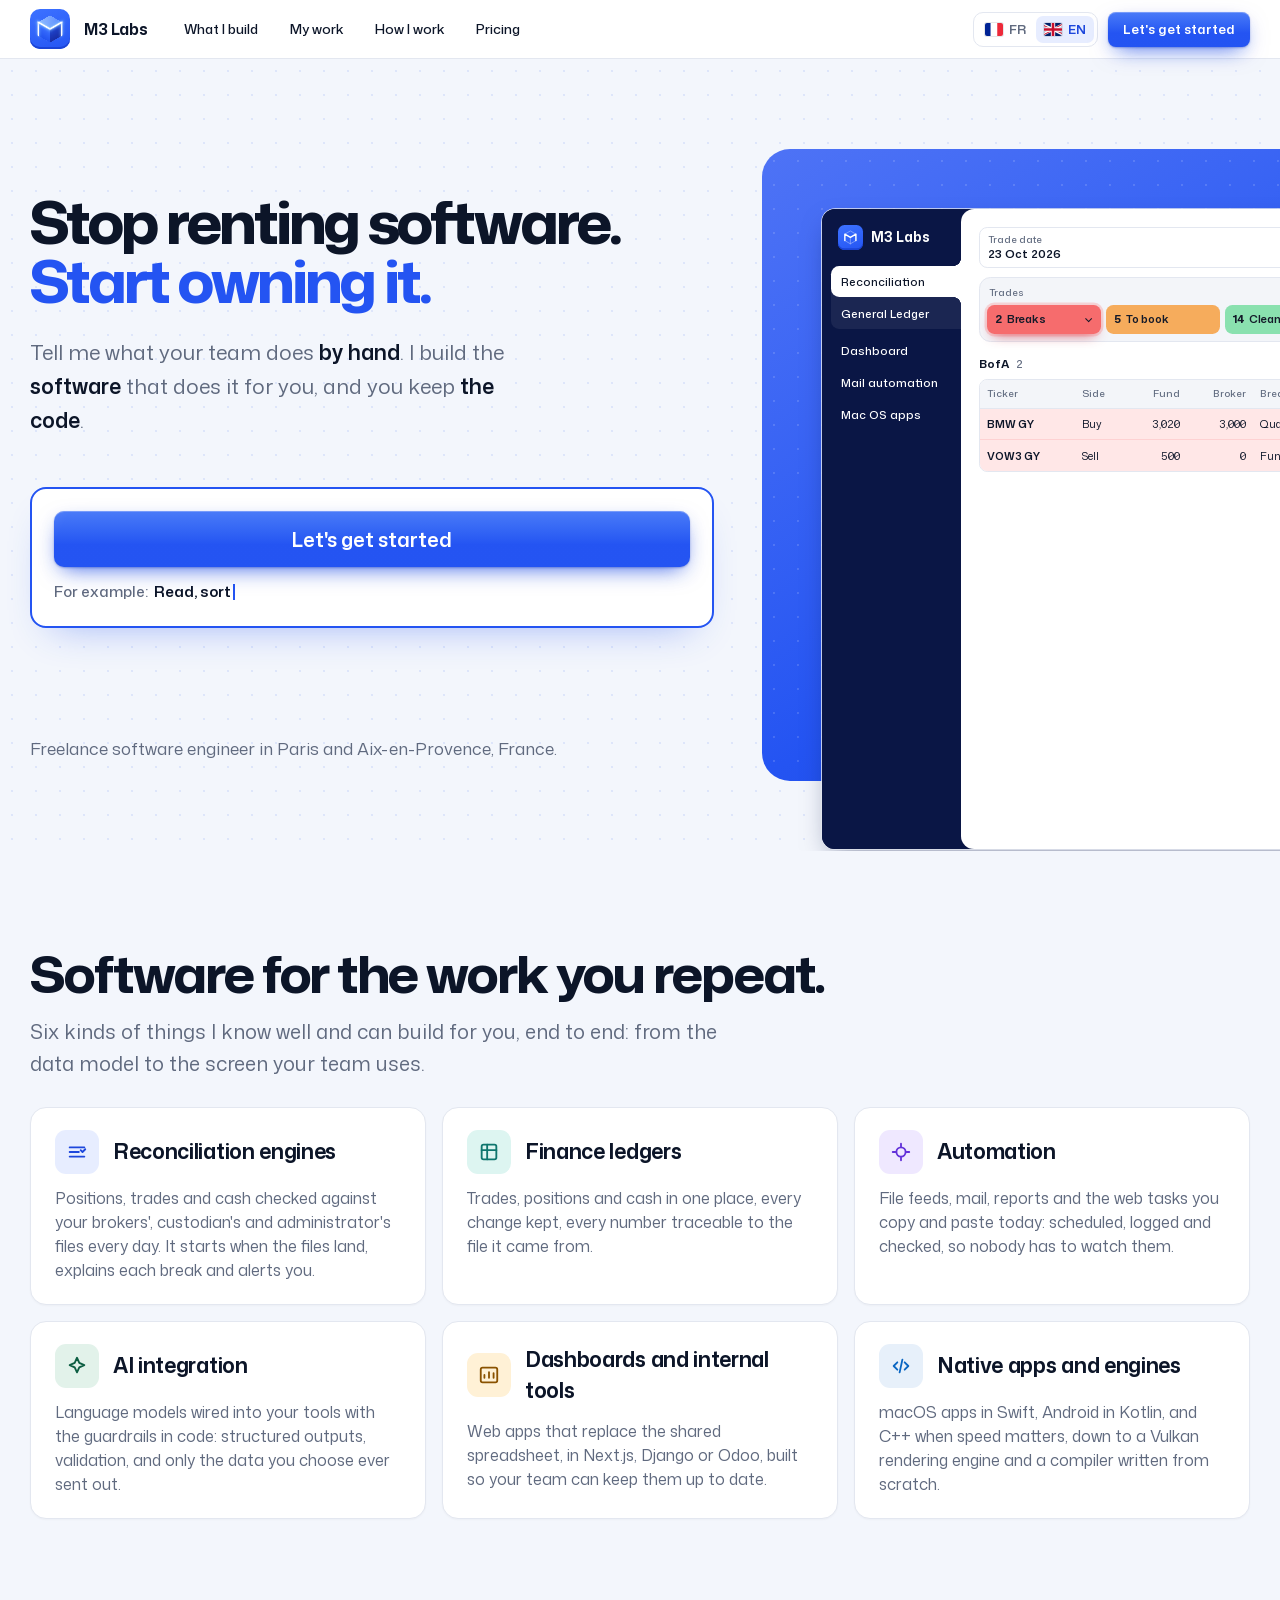
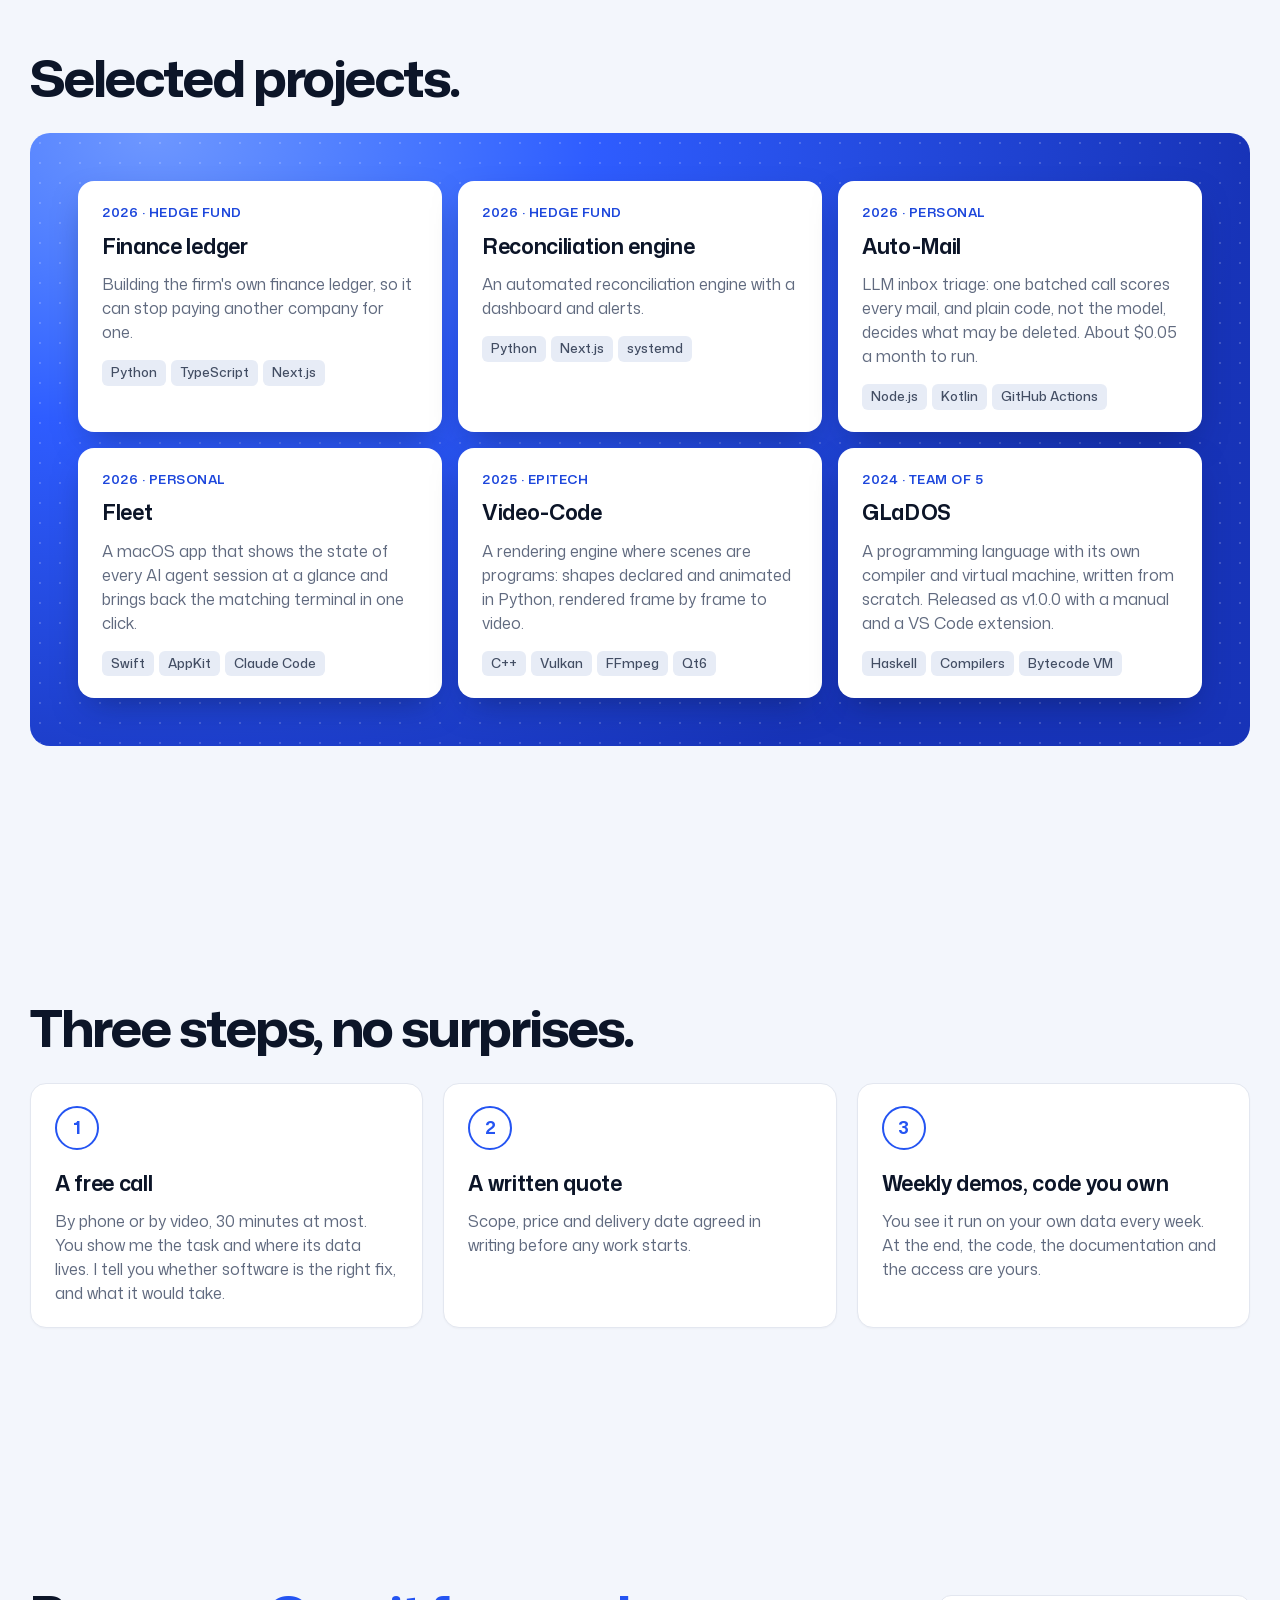
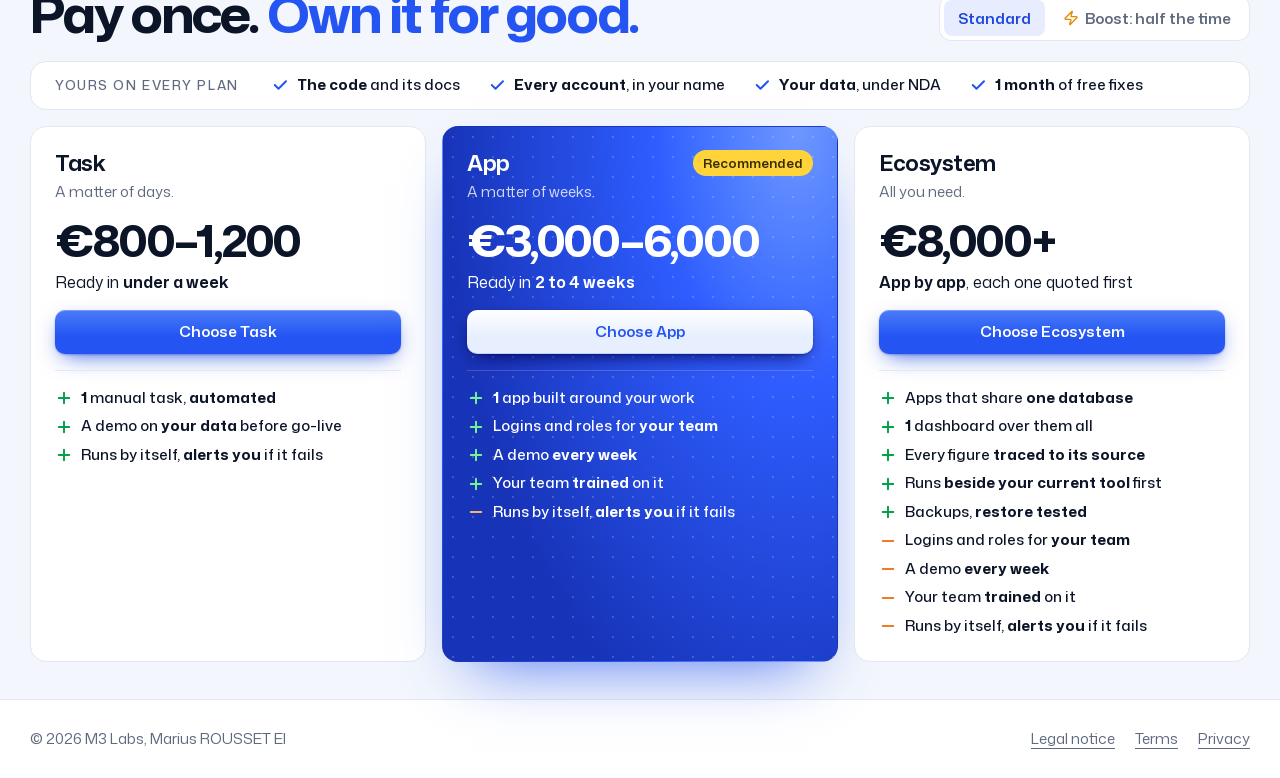
==== commit b55ffe87: "Site: the popup's LinkedIn and email are rows that sell, 30 min for audio Also "How I work" in the n" ====
--- a/index.html
+++ b/index.html
@@ -28,7 +28,7 @@
 }
 </script>
 <link rel="preload" href="fonts/mona-sans-latin.woff2" as="font" type="font/woff2" crossorigin>
-<link rel="stylesheet" href="styles.css?v=385ff43">
+<link rel="stylesheet" href="styles.css?v=d678963">
 <script>
 if (!matchMedia('(prefers-reduced-motion: reduce)').matches) {
   document.documentElement.classList.add('intro-on');
@@ -53,7 +53,7 @@
     <nav class="links" aria-label="Main">
       <a href="#build">What I build</a>
       <a href="#work">My work</a>
-      <a href="#process">How we work</a>
+      <a href="#process">How I work</a>
       <a href="#pricing">Pricing</a>
     </nav>
     <div class="actions">
@@ -306,8 +306,16 @@
     <div class="pane" data-pane="start">
       <h2 id="talk-h">Let's talk about your project.</h2>
       <div class="reach">
-        <a class="btn btn-tint" href="https://www.linkedin.com/in/mariusrousset" target="_blank" rel="noopener"><svg class="fill" viewBox="0 0 24 24" aria-hidden="true"><path d="M20.45 20.45h-3.56v-5.57c0-1.33-.02-3.04-1.85-3.04-1.85 0-2.14 1.45-2.14 2.94v5.67H9.35V9h3.41v1.56h.05c.48-.9 1.64-1.85 3.37-1.85 3.6 0 4.27 2.37 4.27 5.46v6.28zM5.34 7.43a2.06 2.06 0 1 1 0-4.13 2.06 2.06 0 0 1 0 4.13zM7.12 20.45H3.56V9h3.56v11.45zM22.22 0H1.77C.79 0 0 .77 0 1.73v20.54C0 23.23.79 24 1.77 24h20.45c.98 0 1.78-.77 1.78-1.73V1.73C24 .77 23.2 0 22.22 0z"/></svg>Message me on LinkedIn</a>
-        <button class="btn btn-tint copy" type="button" title="Copy the address"><svg viewBox="0 0 24 24" aria-hidden="true"><rect x="2" y="4" width="20" height="16" rx="2"/><path d="m22 7-10 6L2 7"/></svg><span>Email me at contact@m3labs.fr</span><span hidden>Address copied</span></button>
+        <a class="reach-row" href="https://www.linkedin.com/in/mariusrousset" target="_blank" rel="noopener">
+          <span class="ico in"><svg class="fill" viewBox="0 0 24 24" aria-hidden="true"><path d="M20.45 20.45h-3.56v-5.57c0-1.33-.02-3.04-1.85-3.04-1.85 0-2.14 1.45-2.14 2.94v5.67H9.35V9h3.41v1.56h.05c.48-.9 1.64-1.85 3.37-1.85 3.6 0 4.27 2.37 4.27 5.46v6.28zM5.34 7.43a2.06 2.06 0 1 1 0-4.13 2.06 2.06 0 0 1 0 4.13zM7.12 20.45H3.56V9h3.56v11.45z"/></svg></span>
+          <span><b>Message me on LinkedIn</b><small>See my background, then write to me directly</small></span>
+          <svg class="go" viewBox="0 0 24 24" aria-hidden="true"><path d="M7 17 17 7M8 7h9v9"/></svg>
+        </a>
+        <button class="reach-row copy" type="button" title="Copy the address">
+          <span class="ico mail"><svg viewBox="0 0 24 24" aria-hidden="true"><rect x="2" y="4" width="20" height="16" rx="2"/><path d="m22 7-10 6L2 7"/></svg></span>
+          <span><b>Send me your task by email</b><small>contact@m3labs.fr, I answer within a day</small><small hidden>Address copied, paste it in your mail</small></span>
+          <svg class="go" viewBox="0 0 24 24" aria-hidden="true"><rect x="9" y="9" width="13" height="13" rx="2"/><path d="M5 15H4a2 2 0 0 1-2-2V4a2 2 0 0 1 2-2h9a2 2 0 0 1 2 2v1"/></svg>
+        </button>
       </div>
       <div class="call">
         <h3>Book a call</h3>
@@ -357,7 +365,7 @@
   </div>
 </dialog>
 
-<script src="lang.js?v=385ff43"></script>
+<script src="lang.js?v=d678963"></script>
 <script>
 const intro = document.querySelector('.intro');
 if (document.documentElement.classList.contains('intro-on')) {
@@ -443,12 +451,10 @@
 const who = talk.querySelector('.who'), field = n => who.querySelector(`[name=${n}]`);
 const msg = (en, fr) => lang === 'fr' ? fr : en, loc = () => lang === 'fr' ? 'fr-FR' : 'en-GB';
 const post = body => fetch(API, { method: 'POST', body: JSON.stringify(body) }).then(r => r.json());
-const LENS = { voice: [5, 15], video: [5, 15, 30] };
 let plan = '', kind = 'voice', len = 0, day = '', at = 0, slots = {};
 const show = name => { for (const p of panes) p.hidden = p.dataset.pane !== name; };
 const kinds = () => {
   for (const b of talk.querySelectorAll('[data-kind]')) b.setAttribute('aria-checked', b.dataset.kind === kind);
-  for (const b of talk.querySelectorAll('[data-len]')) b.disabled = !LENS[kind].includes(+b.dataset.len);
 };
 for (const el of document.querySelectorAll('[data-talk]')) el.addEventListener('click', e => {
   e.preventDefault();
@@ -460,7 +466,7 @@
 talk.querySelector('.talk-x').addEventListener('click', () => talk.close());
 talk.addEventListener('click', e => { if (e.target === talk) talk.close(); });
 for (const b of talk.querySelectorAll('[data-back]')) b.addEventListener('click', () => show(b.dataset.back));
-const copy = talk.querySelector('.copy'), [label, copied] = copy.querySelectorAll('span');
+const copy = talk.querySelector('.copy'), [label, copied] = copy.querySelectorAll('small');
 copy.addEventListener('click', () => navigator.clipboard?.writeText('contact@m3labs.fr').then(() => {
   label.hidden = !(copied.hidden = false);
   setTimeout(() => label.hidden = !(copied.hidden = true), 1500);
--- a/styles.css
+++ b/styles.css
@@ -356,6 +356,20 @@
 .talk-top { display: flex; align-items: center; gap: 6px; margin-left: -8px; padding-right: 36px; }
 .talk-top h2 { padding: 0; font-size: 20px; }
 .reach { gap: 8px; }
+/* LinkedIn and the address: a row each, its icon in a tile, what it gets you under its name */
+.reach-row { display: grid; grid-template-columns: 40px minmax(0, 1fr) 18px; align-items: center; gap: 14px; width: 100%; padding: 12px 16px 12px 12px;
+  border: 1px solid var(--border); border-radius: 14px; background: var(--sheet); font: inherit; text-align: left; color: var(--foreground);
+  text-decoration: none; cursor: pointer; transition: border-color .15s, box-shadow .15s; }
+.reach-row:hover { border-color: var(--primary); box-shadow: 0 0 0 3px oklch(52.5% .241 265.2 / .12); }
+.reach-row b { display: block; font-size: 15px; font-weight: 600; line-height: 20px; }
+.reach-row small { display: block; font-size: 13px; line-height: 18px; color: var(--muted-foreground); }
+.ico { display: grid; place-items: center; width: 40px; height: 40px; border-radius: 10px; color: #fff; }
+.ico svg { width: 20px; height: 20px; }
+.ico.in { background: #0a66c2; }
+.ico.in svg { width: 18px; height: 18px; }
+.ico.mail { background: linear-gradient(160deg, oklch(60% .22 265), var(--primary)); box-shadow: inset 0 -2px 0 var(--primary-edge); }
+.reach-row .go { width: 18px; height: 18px; color: var(--muted-foreground); transition: color .15s; }
+.reach-row:hover .go { color: var(--primary); }
 .call { gap: 12px; padding: 16px; border: 1px solid var(--border); border-radius: 14px; background: var(--background); }
 .call h3 { font-size: 17px; font-weight: 600; }
 .seg { display: grid; grid-template-columns: 1fr 1fr; gap: 4px; padding: 4px; border-radius: 12px; background: oklch(94.5% .012 265); }
@@ -366,8 +380,7 @@
 .lens { display: grid; grid-template-columns: repeat(3, 1fr); gap: 8px; }
 .lens button, .times button { height: 40px; border: 1px solid var(--input); border-radius: 10px; background: var(--sheet);
   font: 600 14px/1 var(--font); font-variant-numeric: tabular-nums; color: var(--foreground); cursor: pointer; transition: border-color .15s, color .15s; }
-.lens button:hover:not(:disabled), .times button:hover { border-color: var(--primary); color: var(--primary); }
-.lens button:disabled { opacity: .4; cursor: not-allowed; }
+.lens button:hover, .times button:hover { border-color: var(--primary); color: var(--primary); }
 /* the calendar, small: the free times of the picked day beside it, under it on a phone */
 .picker { display: grid; grid-template-columns: auto minmax(0, 1fr); gap: 20px; align-items: start; }
 .cal-month, .slots-day { margin-bottom: 10px; font-weight: 600; }
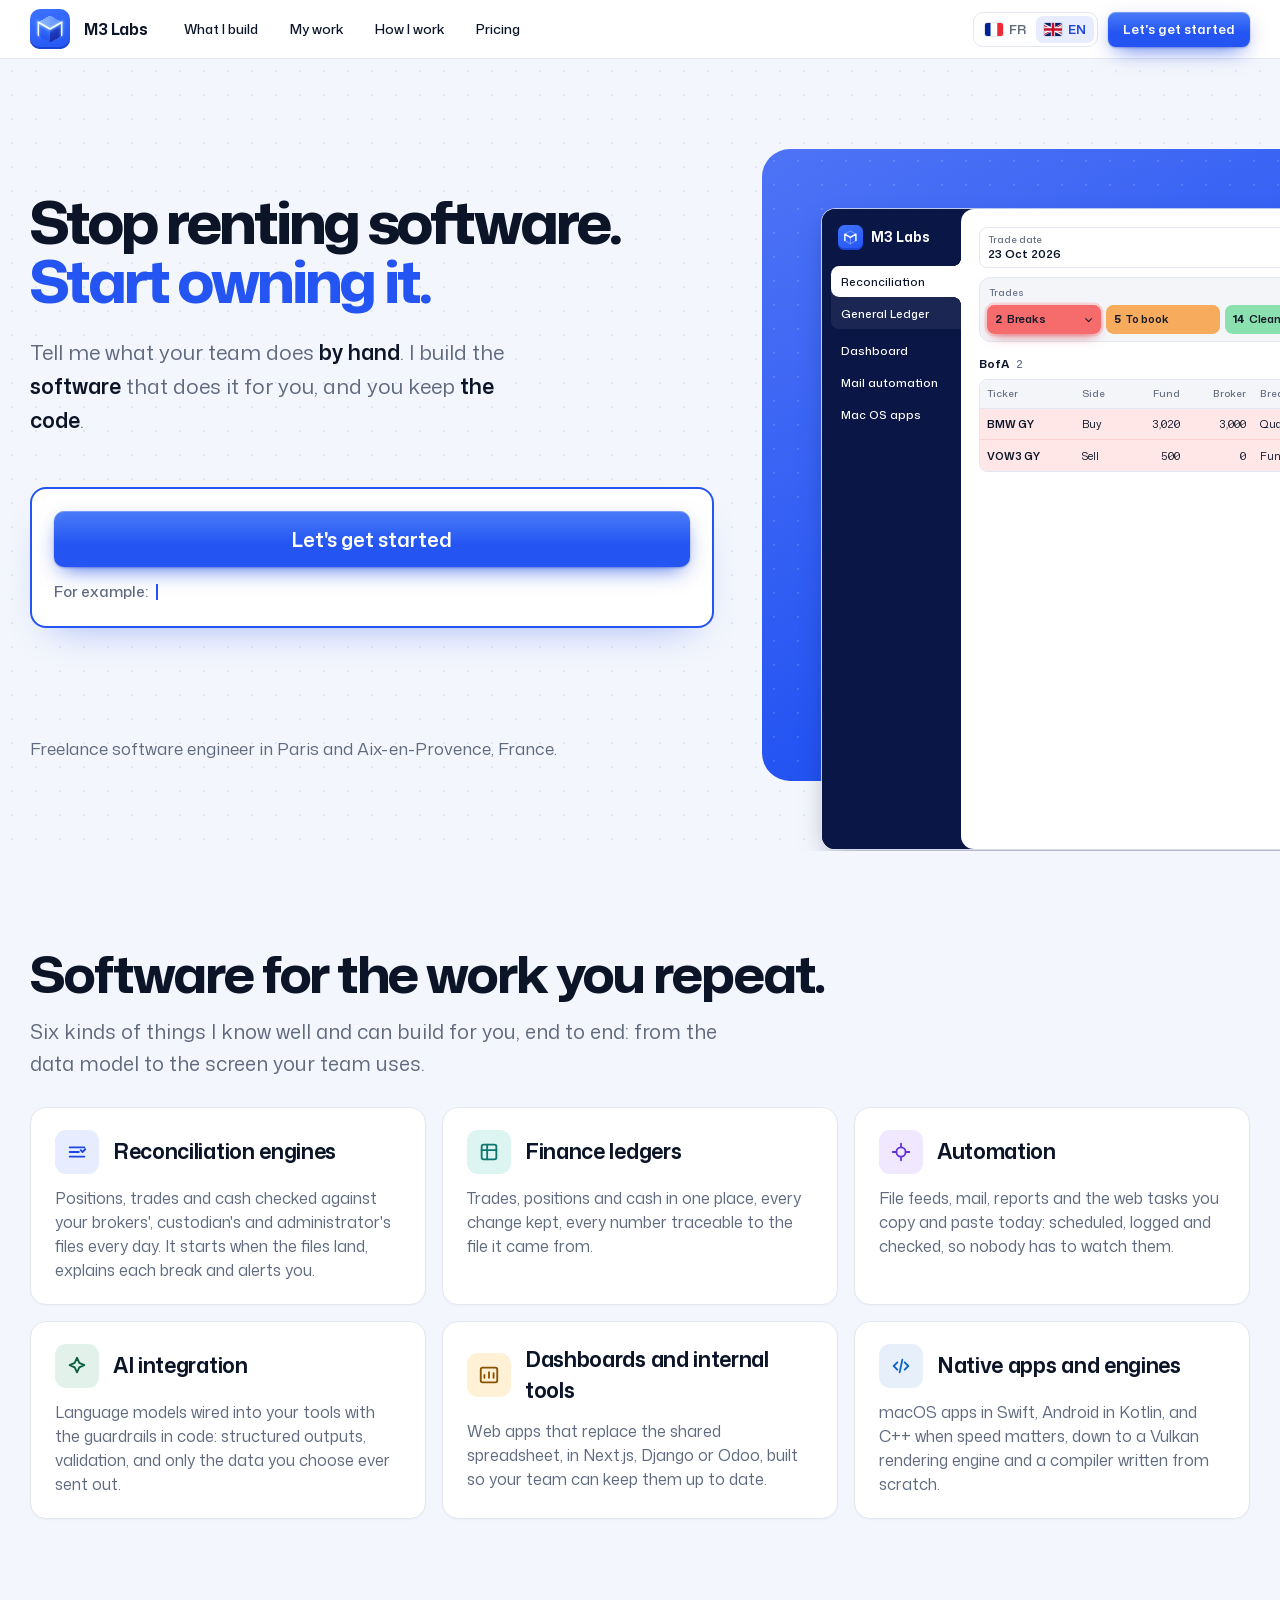
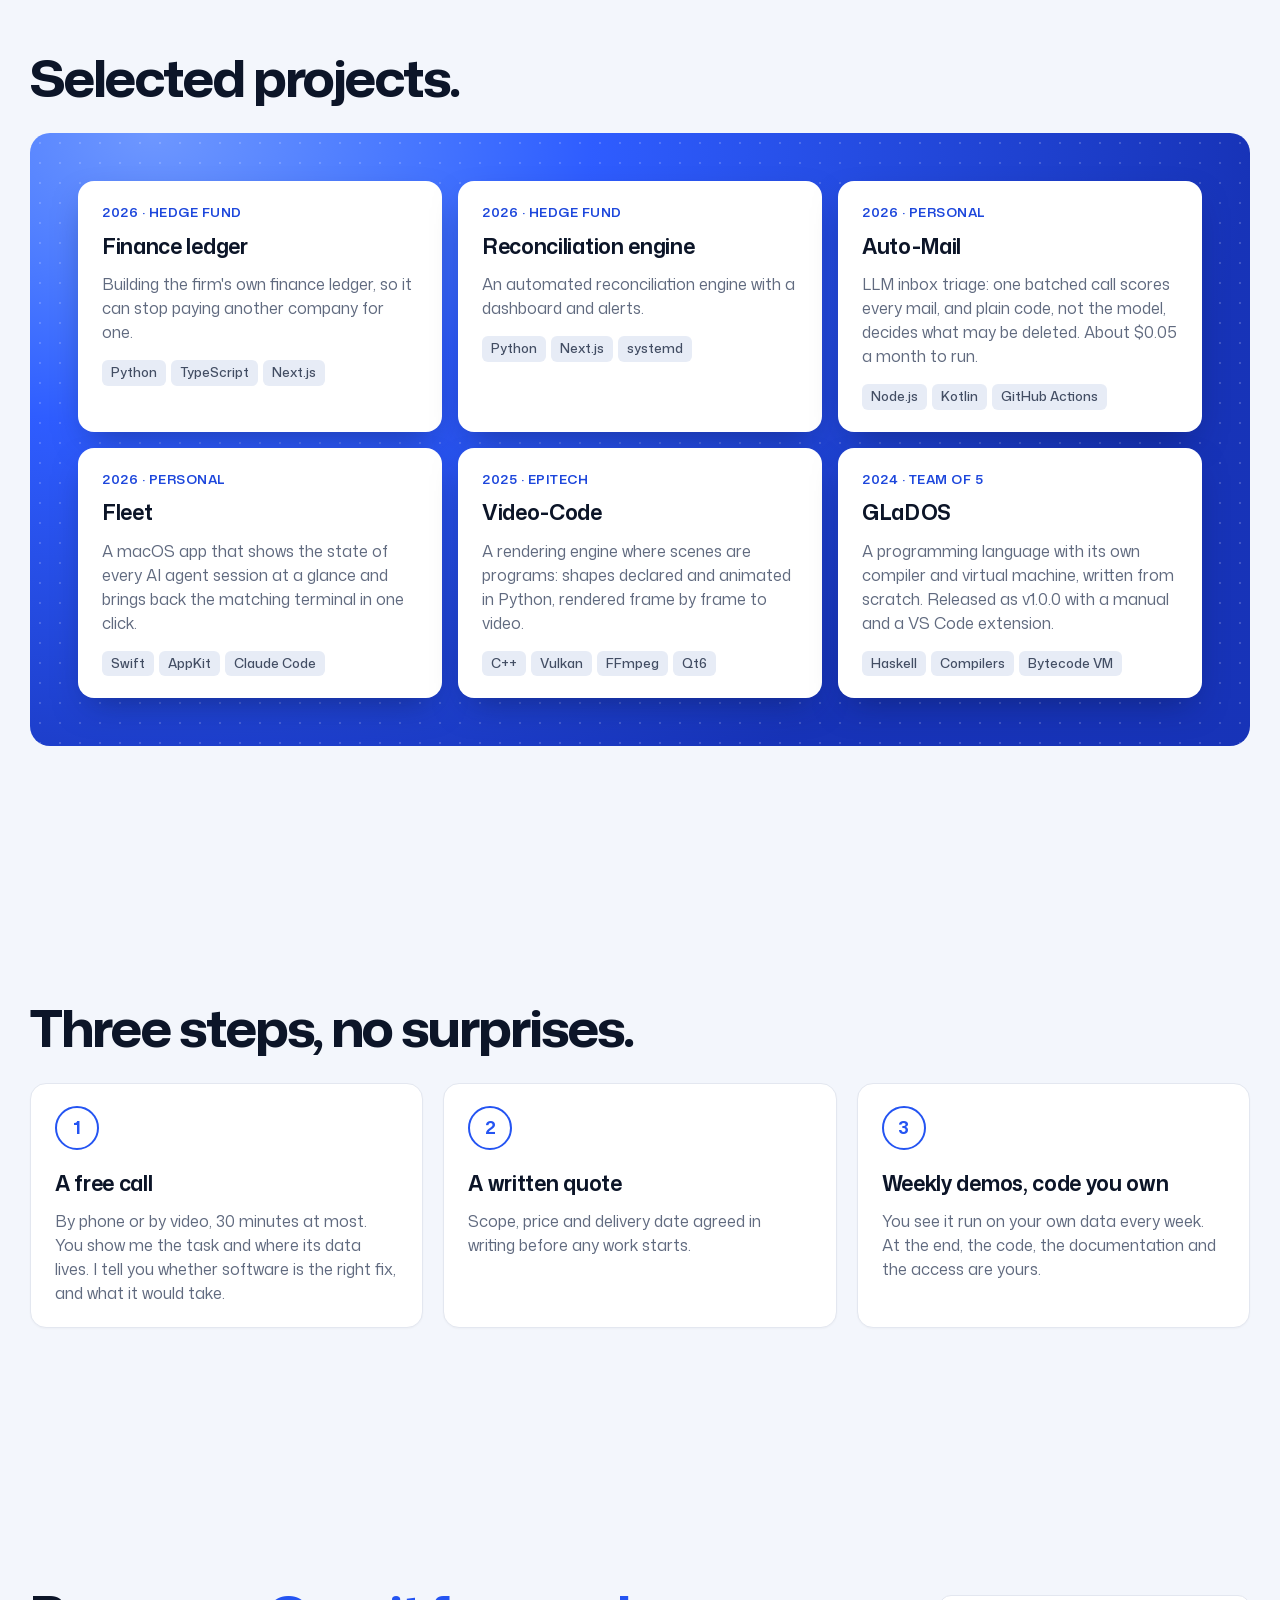
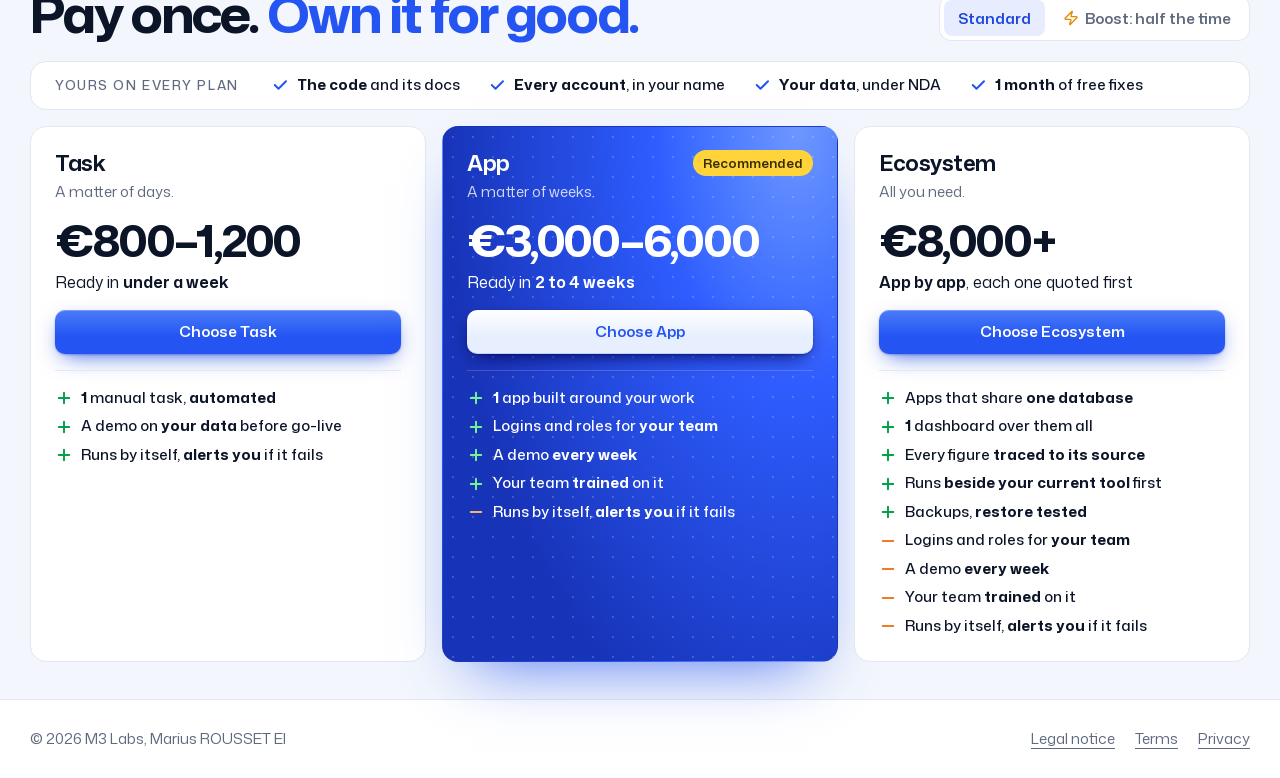
==== commit 41ea6365: "Site: the popup's calendar reads Marius's real free times Also the LinkedIn tile in the email tile's" ====
--- a/index.html
+++ b/index.html
@@ -28,7 +28,7 @@
 }
 </script>
 <link rel="preload" href="fonts/mona-sans-latin.woff2" as="font" type="font/woff2" crossorigin>
-<link rel="stylesheet" href="styles.css?v=d678963">
+<link rel="stylesheet" href="styles.css?v=a83e7c2">
 <script>
 if (!matchMedia('(prefers-reduced-motion: reduce)').matches) {
   document.documentElement.classList.add('intro-on');
@@ -308,12 +308,12 @@
       <div class="reach">
         <a class="reach-row" href="https://www.linkedin.com/in/mariusrousset" target="_blank" rel="noopener">
           <span class="ico in"><svg class="fill" viewBox="0 0 24 24" aria-hidden="true"><path d="M20.45 20.45h-3.56v-5.57c0-1.33-.02-3.04-1.85-3.04-1.85 0-2.14 1.45-2.14 2.94v5.67H9.35V9h3.41v1.56h.05c.48-.9 1.64-1.85 3.37-1.85 3.6 0 4.27 2.37 4.27 5.46v6.28zM5.34 7.43a2.06 2.06 0 1 1 0-4.13 2.06 2.06 0 0 1 0 4.13zM7.12 20.45H3.56V9h3.56v11.45z"/></svg></span>
-          <span><b>Message me on LinkedIn</b><small>See my background, then write to me directly</small></span>
+          <span><b>Message me on <u>LinkedIn</u></b><small>See my background, then write to me directly</small></span>
           <svg class="go" viewBox="0 0 24 24" aria-hidden="true"><path d="M7 17 17 7M8 7h9v9"/></svg>
         </a>
         <button class="reach-row copy" type="button" title="Copy the address">
           <span class="ico mail"><svg viewBox="0 0 24 24" aria-hidden="true"><rect x="2" y="4" width="20" height="16" rx="2"/><path d="m22 7-10 6L2 7"/></svg></span>
-          <span><b>Send me your task by email</b><small>contact@m3labs.fr, I answer within a day</small><small hidden>Address copied, paste it in your mail</small></span>
+          <span><b>Send me your task by <u>email</u></b><small>contact@m3labs.fr, I answer within a day</small><small hidden>Address copied, paste it in your mail</small></span>
           <svg class="go" viewBox="0 0 24 24" aria-hidden="true"><rect x="9" y="9" width="13" height="13" rx="2"/><path d="M5 15H4a2 2 0 0 1-2-2V4a2 2 0 0 1 2-2h9a2 2 0 0 1 2 2v1"/></svg>
         </button>
       </div>
@@ -365,7 +365,7 @@
   </div>
 </dialog>
 
-<script src="lang.js?v=d678963"></script>
+<script src="lang.js?v=a83e7c2"></script>
 <script>
 const intro = document.querySelector('.intro');
 if (document.documentElement.classList.contains('intro-on')) {
@@ -444,7 +444,7 @@
 // the contact popup, opened by the Let's get started buttons and the plans'. A kind and a length open Marius's free
 // times, which API, the Apps Script web app of booking/, gives and books; while it is empty a length opens his Google
 // Calendar booking page instead
-const API = '', CAL = 'https://calendar.app.google/a1ZZEqtDEEhwA8Tp7';
+const API = 'https://script.google.com/macros/s/AKfycbyW7du4pNVJjG3nECt9Dj5oiOE5KbTq-iaqpHCTQD8r1KRCUfmWOF6qvkF_H2I9Q7o/exec', CAL = 'https://calendar.app.google/a1ZZEqtDEEhwA8Tp7';
 const talk = document.querySelector('.talk'), panes = [...talk.querySelectorAll('.pane')];
 const state = talk.querySelector('[data-pane="book"] .talk-state'), wstate = talk.querySelector('[data-pane="who"] .talk-state');
 const picker = talk.querySelector('.picker'), grid = talk.querySelector('.cal-grid'), times = talk.querySelector('.times');
--- a/styles.css
+++ b/styles.css
@@ -362,12 +362,12 @@
   text-decoration: none; cursor: pointer; transition: border-color .15s, box-shadow .15s; }
 .reach-row:hover { border-color: var(--primary); box-shadow: 0 0 0 3px oklch(52.5% .241 265.2 / .12); }
 .reach-row b { display: block; font-size: 15px; font-weight: 600; line-height: 20px; }
+.reach-row u { text-decoration-color: var(--primary); text-decoration-thickness: 2px; text-underline-offset: 3px; }
 .reach-row small { display: block; font-size: 13px; line-height: 18px; color: var(--muted-foreground); }
-.ico { display: grid; place-items: center; width: 40px; height: 40px; border-radius: 10px; color: #fff; }
+.ico { display: grid; place-items: center; width: 40px; height: 40px; border-radius: 10px; color: #fff;
+  background: linear-gradient(160deg, oklch(60% .22 265), var(--primary)); box-shadow: inset 0 -2px 0 var(--primary-edge); }
 .ico svg { width: 20px; height: 20px; }
-.ico.in { background: #0a66c2; }
 .ico.in svg { width: 18px; height: 18px; }
-.ico.mail { background: linear-gradient(160deg, oklch(60% .22 265), var(--primary)); box-shadow: inset 0 -2px 0 var(--primary-edge); }
 .reach-row .go { width: 18px; height: 18px; color: var(--muted-foreground); transition: color .15s; }
 .reach-row:hover .go { color: var(--primary); }
 .call { gap: 12px; padding: 16px; border: 1px solid var(--border); border-radius: 14px; background: var(--background); }
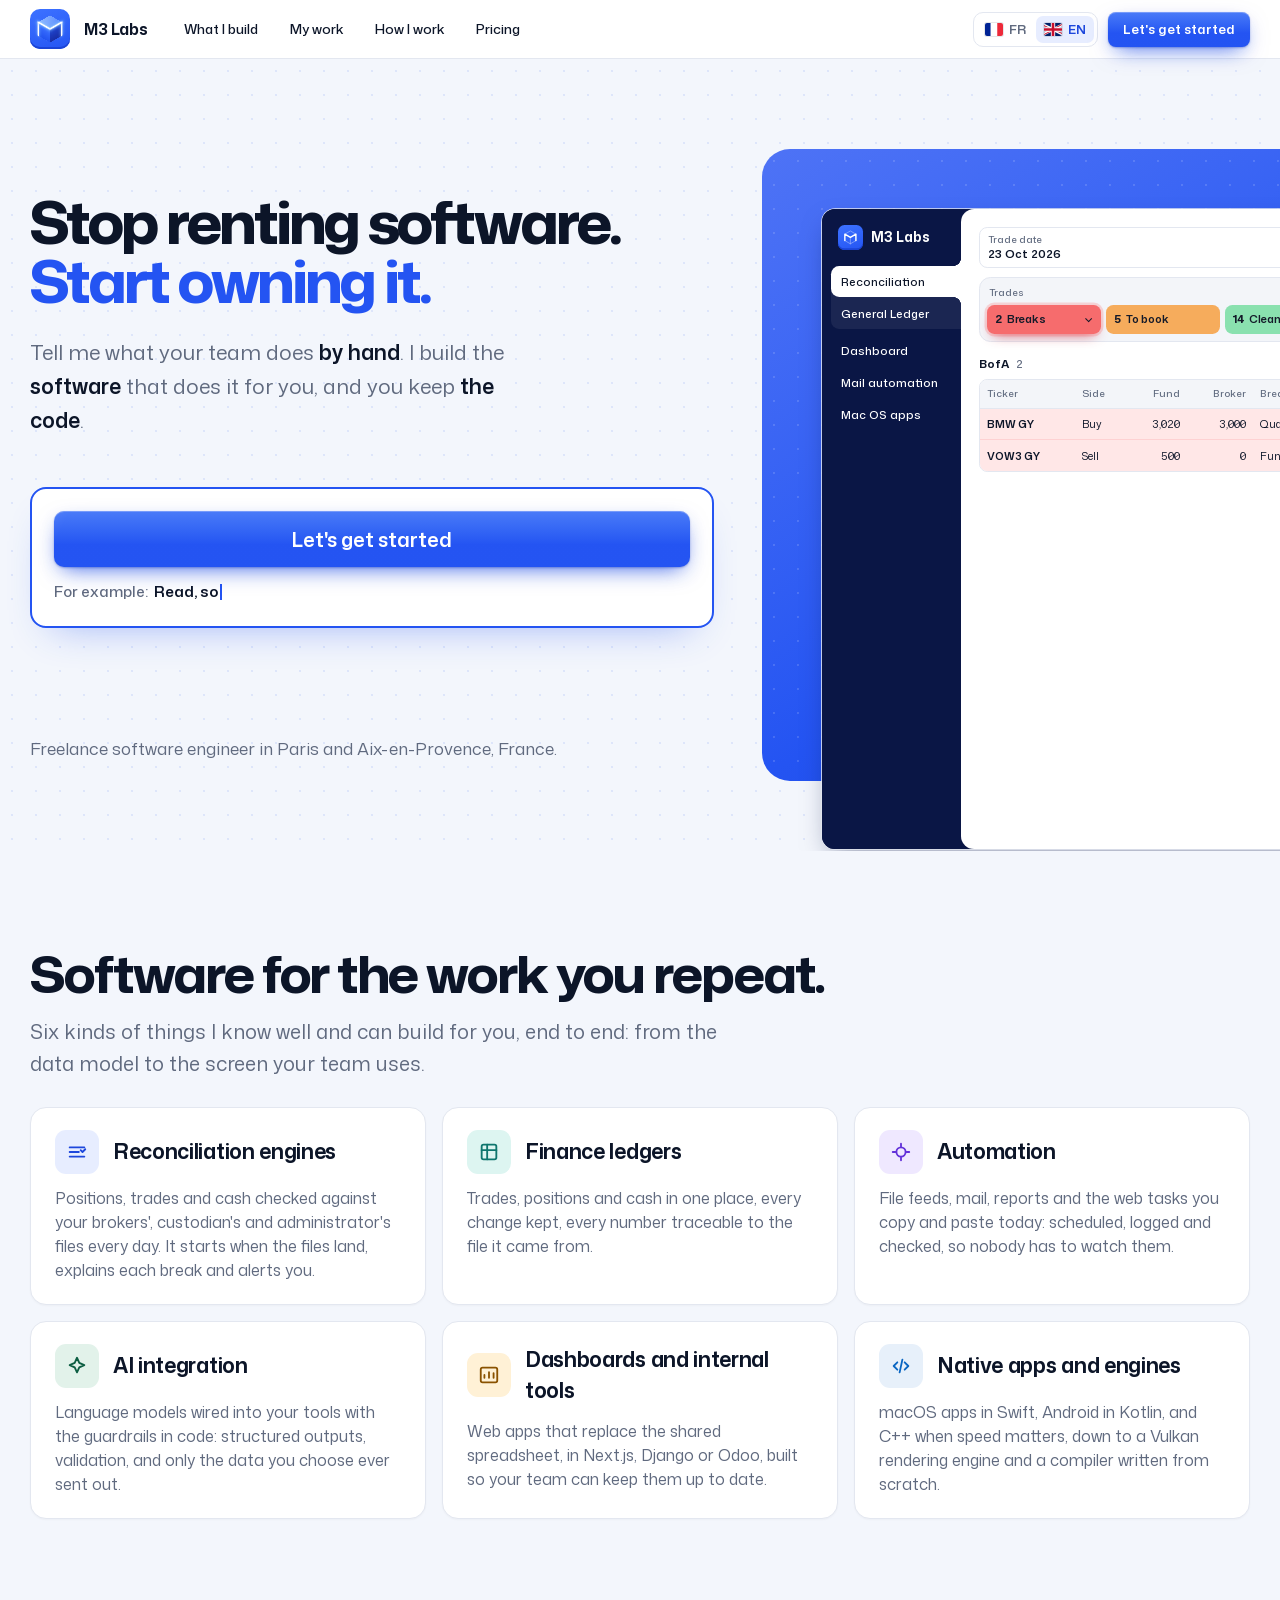
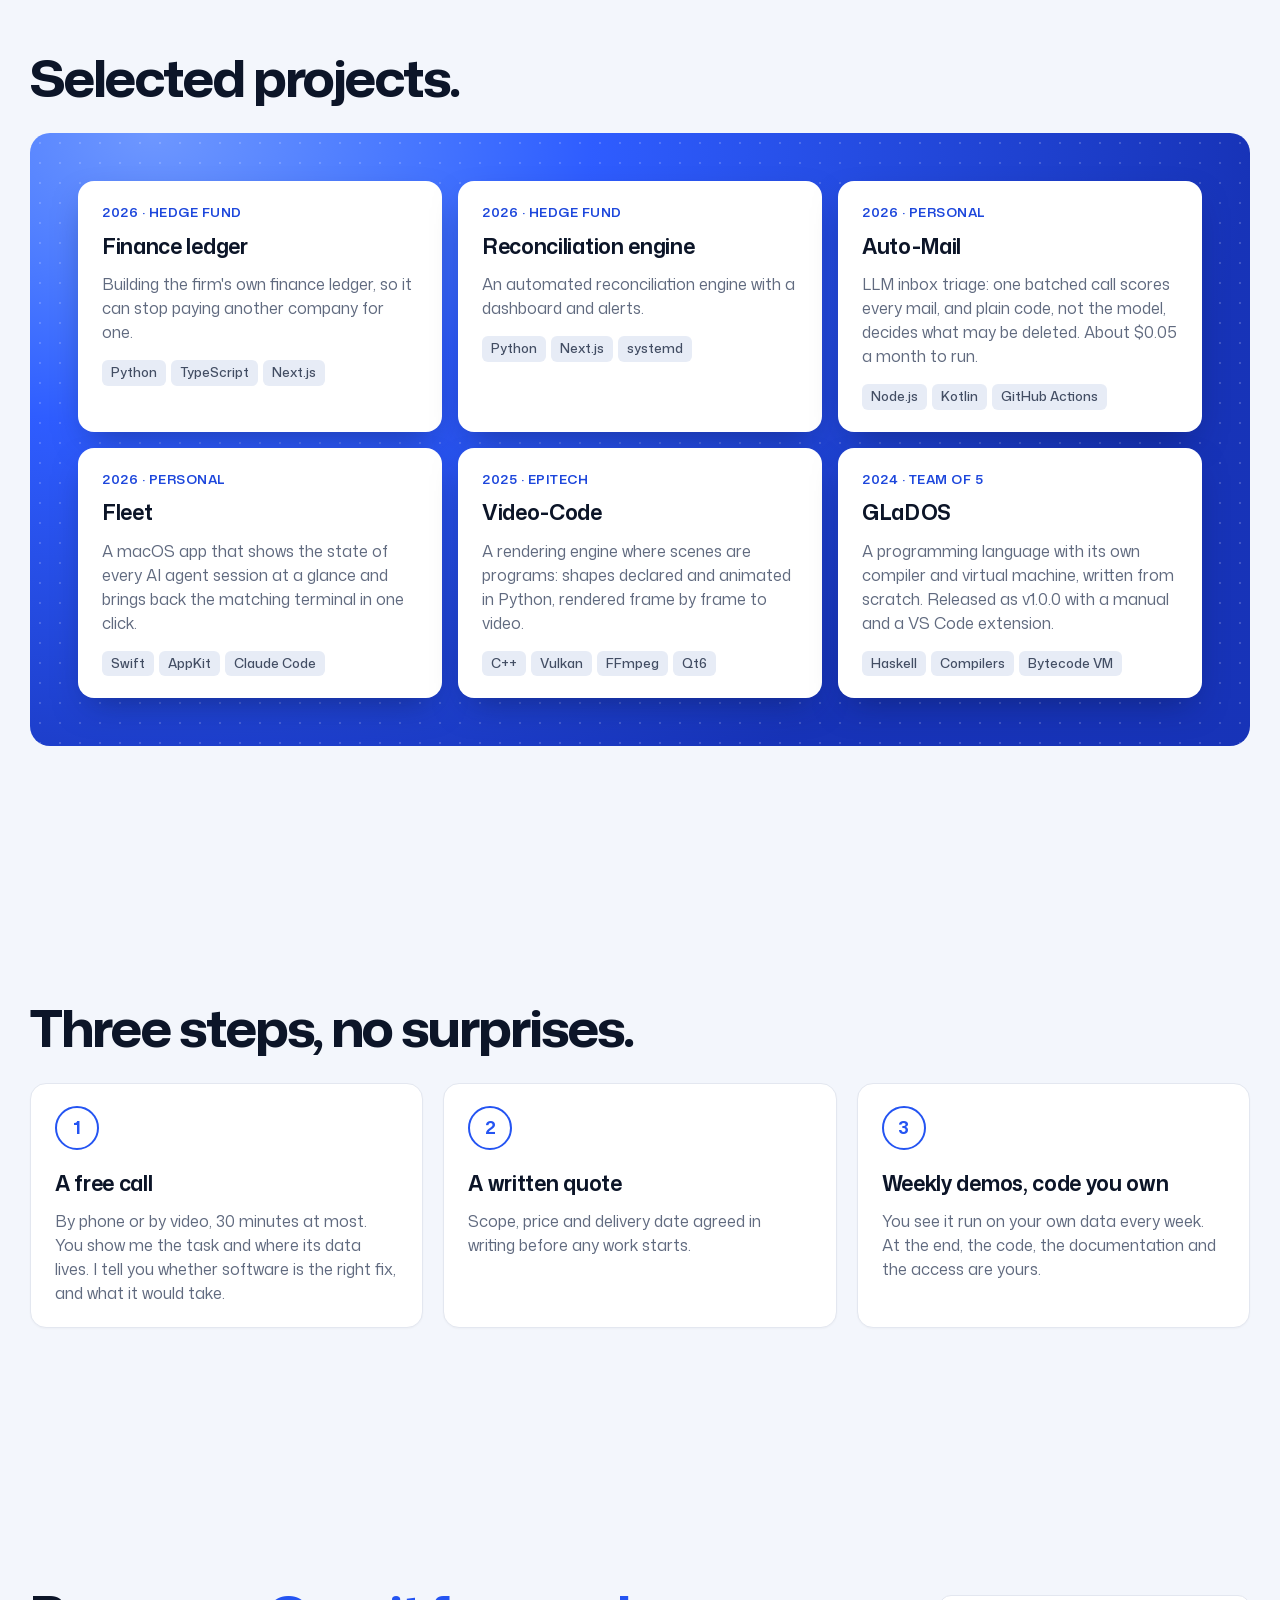
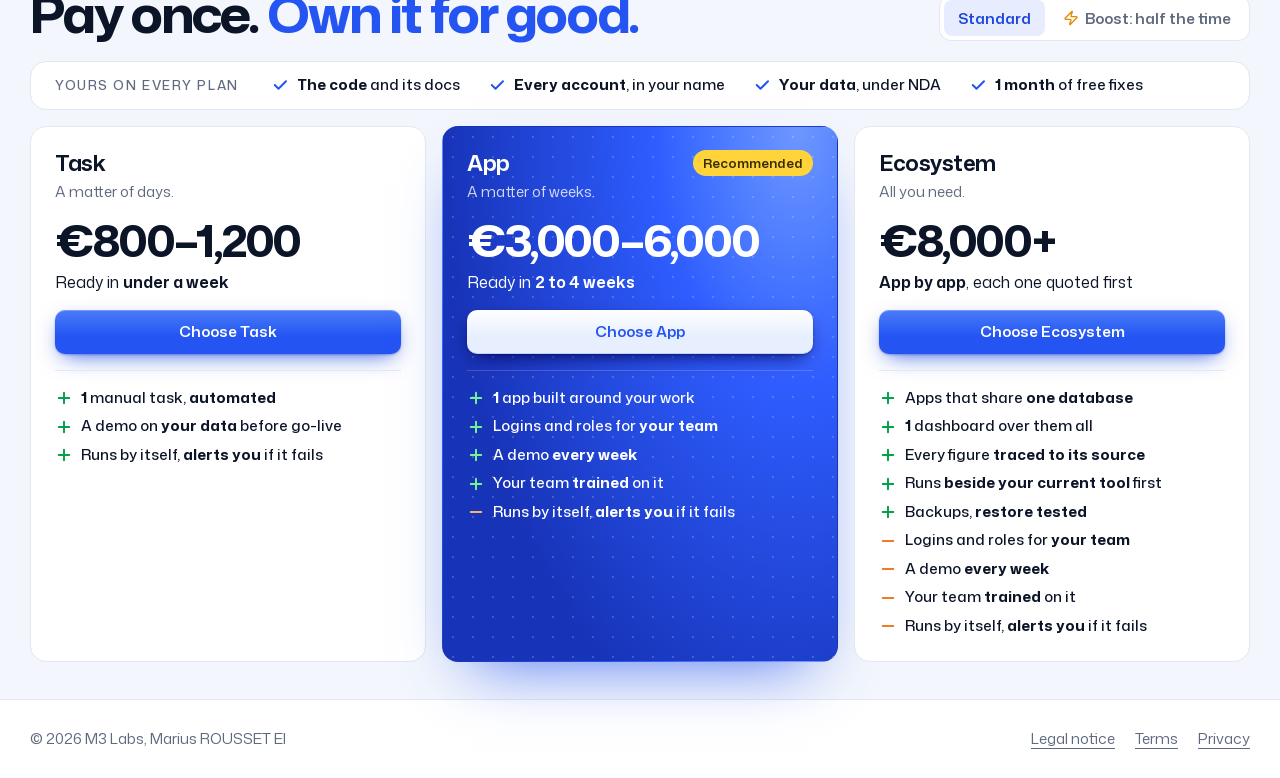
==== commit ee8713df: "Site: the popup books in a card after HubSpot's meetings page, and asks for the free times as it ope" ====
--- a/index.html
+++ b/index.html
@@ -28,7 +28,7 @@
 }
 </script>
 <link rel="preload" href="fonts/mona-sans-latin.woff2" as="font" type="font/woff2" crossorigin>
-<link rel="stylesheet" href="styles.css?v=a83e7c2">
+<link rel="stylesheet" href="styles.css?v=9a88d88">
 <script>
 if (!matchMedia('(prefers-reduced-motion: reduce)').matches) {
   document.documentElement.classList.add('intro-on');
@@ -330,24 +330,47 @@
         </div>
       </div>
     </div>
-    <div class="pane" data-pane="book" hidden>
-      <div class="talk-top"><button class="talk-back" type="button" data-back="start" aria-label="Back"><svg viewBox="0 0 24 24" aria-hidden="true"><path d="m15 18-6-6 6-6"/></svg></button><h2 class="call-name"></h2></div>
-      <div class="picker" hidden>
-        <div>
-          <p class="cal-month"></p>
+    <div class="pane sched" data-pane="book" hidden>
+      <div class="host">
+        <button class="talk-back" type="button" aria-label="Back"><svg viewBox="0 0 24 24" aria-hidden="true"><path d="m15 18-6-6 6-6"/></svg></button>
+        <svg class="host-mark" viewBox="0 0 64 64" aria-hidden="true"><rect width="64" height="64" rx="15" fill="#2f4fe0"/><g fill="none" stroke="#fff" stroke-linecap="round" stroke-linejoin="round"><path d="M14 21.5 L32 11 L50 21.5 M32 32 V53 M14 42.5 L32 53 L50 42.5" stroke-width="2.6" stroke-opacity=".45"/><path d="M14 42.5 V21.5 L32 32 L50 21.5 V42.5" stroke-width="4.6"/></g></svg>
+        <p class="host-who">Marius Rousset, M3 Labs</p>
+        <h2>A free call about your project</h2>
+        <div class="cal" data-step="time">
+          <div class="cal-head">
+            <button class="cal-prev" type="button" aria-label="Previous month"><svg viewBox="0 0 24 24" aria-hidden="true"><path d="m15 18-6-6 6-6"/></svg></button>
+            <p class="cal-month"></p>
+            <button class="cal-next" type="button" aria-label="Next month"><svg viewBox="0 0 24 24" aria-hidden="true"><path d="m9 18 6-6-6-6"/></svg></button>
+          </div>
           <div class="cal-grid"></div>
         </div>
-        <div class="slots">
+        <ul class="recap" data-step="who" hidden>
+          <li><svg viewBox="0 0 24 24" aria-hidden="true"><rect x="3" y="4" width="18" height="18" rx="2"/><path d="M16 2v4M8 2v4M3 10h18"/></svg><span class="recap-when"></span></li>
+          <li><svg viewBox="0 0 24 24" aria-hidden="true"><circle cx="12" cy="12" r="9"/><path d="M12 7v5l3 2"/></svg><span class="recap-len"></span></li>
+          <li><svg viewBox="0 0 24 24" aria-hidden="true"><path d="M12 21s-7-6.2-7-11a7 7 0 0 1 14 0c0 4.8-7 11-7 11z"/><circle cx="12" cy="10" r="2.5"/></svg><span class="recap-kind"></span></li>
+        </ul>
+      </div>
+      <div class="side">
+        <ol class="stepper"><li>Choose a time</li><li>Your details</li></ol>
+        <div data-step="time">
+          <h3>Kind of call</h3>
+          <div class="seg" role="radiogroup" aria-label="Kind of call">
+            <button type="button" role="radio" data-kind="voice" aria-checked="true"><svg viewBox="0 0 24 24" aria-hidden="true"><path d="M22 16.92v3a2 2 0 0 1-2.18 2 19.8 19.8 0 0 1-8.63-3.07 19.5 19.5 0 0 1-6-6 19.8 19.8 0 0 1-3.07-8.67A2 2 0 0 1 4.11 2h3a2 2 0 0 1 2 1.72c.13.96.36 1.9.7 2.81a2 2 0 0 1-.45 2.11L8.09 9.91a16 16 0 0 0 6 6l1.27-1.27a2 2 0 0 1 2.11-.45c.91.34 1.85.57 2.81.7A2 2 0 0 1 22 16.92z"/></svg>Audio</button>
+            <button type="button" role="radio" data-kind="video" aria-checked="false"><svg viewBox="0 0 24 24" aria-hidden="true"><path d="m16 13 5.22 3.48a.5.5 0 0 0 .78-.42V7.87a.5.5 0 0 0-.75-.43L16 10.5"/><rect x="2" y="6" width="14" height="12" rx="2"/></svg>Video</button>
+          </div>
+          <h3>Duration</h3>
+          <div class="lens">
+            <button type="button" data-len="5">5 min</button>
+            <button type="button" data-len="15">15 min</button>
+            <button type="button" data-len="30">30 min</button>
+          </div>
+          <h3>Which time works best?</h3>
           <p class="slots-day"></p>
+          <p class="tz"></p>
           <div class="times"></div>
-        </div>
-      </div>
-      <p class="talk-state" aria-live="polite"></p>
-    </div>
-    <div class="pane" data-pane="who" hidden>
-      <div class="talk-top"><button class="talk-back" type="button" data-back="book" aria-label="Back"><svg viewBox="0 0 24 24" aria-hidden="true"><path d="m15 18-6-6 6-6"/></svg></button><h2>Your details</h2></div>
-      <p class="talk-sub when"></p>
-      <form class="who">
+          <p class="talk-state" aria-live="polite"></p>
+        </div>
+        <form class="who" data-step="who" hidden>
         <div class="two">
           <label>Name<input name="name" autocomplete="name" required></label>
           <label>Email<input name="email" type="email" autocomplete="email" required></label>
@@ -355,8 +378,9 @@
         <label class="tel">Phone<input name="phone" type="tel" autocomplete="tel" required></label>
         <label><span>What is it about? <small>Optional</small></span><textarea name="note" rows="2"></textarea></label>
         <button class="btn btn-primary" type="submit">Book this call</button>
+        <p class="talk-state" aria-live="polite"></p>
       </form>
-      <p class="talk-state" aria-live="polite"></p>
+      </div>
     </div>
     <div class="pane" data-pane="done" hidden>
       <h2>Booked.</h2>
@@ -365,7 +389,7 @@
   </div>
 </dialog>
 
-<script src="lang.js?v=a83e7c2"></script>
+<script src="lang.js?v=9a88d88"></script>
 <script>
 const intro = document.querySelector('.intro');
 if (document.documentElement.classList.contains('intro-on')) {
@@ -441,31 +465,50 @@
   speed.forEach(b => b.setAttribute('aria-pressed', b === el));
   document.getElementById('pricing').classList.toggle('boost', i === 1);
 }));
-// the contact popup, opened by the Let's get started buttons and the plans'. A kind and a length open Marius's free
-// times, which API, the Apps Script web app of booking/, gives and books; while it is empty a length opens his Google
-// Calendar booking page instead
+// the contact popup, opened by the Let's get started buttons and the plans'. A kind and a length open the booking card
+// on Marius's free times, which API, the Apps Script web app of booking/, gives and books; while it is empty a length
+// opens his Google Calendar booking page instead
 const API = 'https://script.google.com/macros/s/AKfycbyW7du4pNVJjG3nECt9Dj5oiOE5KbTq-iaqpHCTQD8r1KRCUfmWOF6qvkF_H2I9Q7o/exec', CAL = 'https://calendar.app.google/a1ZZEqtDEEhwA8Tp7';
-const talk = document.querySelector('.talk'), panes = [...talk.querySelectorAll('.pane')];
-const state = talk.querySelector('[data-pane="book"] .talk-state'), wstate = talk.querySelector('[data-pane="who"] .talk-state');
-const picker = talk.querySelector('.picker'), grid = talk.querySelector('.cal-grid'), times = talk.querySelector('.times');
+const talk = document.querySelector('.talk'), panes = [...talk.querySelectorAll('.pane')], sched = talk.querySelector('.sched');
+const state = sched.querySelector('[data-step="time"] .talk-state'), wstate = sched.querySelector('.who .talk-state');
+const grid = talk.querySelector('.cal-grid'), times = talk.querySelector('.times'), prev = talk.querySelector('.cal-prev'), next = talk.querySelector('.cal-next');
 const who = talk.querySelector('.who'), field = n => who.querySelector(`[name=${n}]`);
 const msg = (en, fr) => lang === 'fr' ? fr : en, loc = () => lang === 'fr' ? 'fr-FR' : 'en-GB';
 const post = body => fetch(API, { method: 'POST', body: JSON.stringify(body) }).then(r => r.json());
-let plan = '', kind = 'voice', len = 0, day = '', at = 0, slots = {};
-const show = name => { for (const p of panes) p.hidden = p.dataset.pane !== name; };
+let plan = '', kind = 'voice', len = 0, day = '', at = 0, free = [];
+// every length's free times in one call, asked for as the popup opens, so they are in by the time a length is picked
+// (the web app takes one to five seconds), and again once five minutes old. Not before the popup opens: the privacy
+// page says Google gets the visitor's IP address when the popup asks. slots is undefined until the first answer, null
+// when it failed
+let slots, asking, asked = 0;
+const ask = () => {
+  if (!asking || Date.now() - asked > 3e5) {
+    asked = Date.now();
+    if (slots === null) slots = undefined;
+    asking = fetch(API).then(r => r.json()).then(r => { if (!r.slots) throw r; slots = r.slots; }).catch(() => { slots = null; asking = null; });
+  }
+  return asking;
+};
+const show = name => { for (const p of panes) p.hidden = p.dataset.pane !== name; talk.classList.toggle('wide', name === 'book'); };
+const step = name => {
+  for (const s of sched.querySelectorAll('[data-step]')) s.hidden = s.dataset.step !== name;
+  sched.querySelectorAll('.stepper li').forEach((li, i) => i === +(name === 'who') ? li.setAttribute('aria-current', 'step') : li.removeAttribute('aria-current'));
+};
 const kinds = () => {
   for (const b of talk.querySelectorAll('[data-kind]')) b.setAttribute('aria-checked', b.dataset.kind === kind);
+  for (const b of sched.querySelectorAll('[data-len]')) b.setAttribute('aria-pressed', +b.dataset.len === len);
 };
 for (const el of document.querySelectorAll('[data-talk]')) el.addEventListener('click', e => {
   e.preventDefault();
   if (el.dataset.plan) plan = el.dataset.plan;
+  ask();
   show('start');
   kinds();
   if (!talk.open) talk.showModal();
 });
 talk.querySelector('.talk-x').addEventListener('click', () => talk.close());
 talk.addEventListener('click', e => { if (e.target === talk) talk.close(); });
-for (const b of talk.querySelectorAll('[data-back]')) b.addEventListener('click', () => show(b.dataset.back));
+sched.querySelector('.talk-back').addEventListener('click', () => who.hidden ? show('start') : step('time'));
 const copy = talk.querySelector('.copy'), [label, copied] = copy.querySelectorAll('small');
 copy.addEventListener('click', () => navigator.clipboard?.writeText('contact@m3labs.fr').then(() => {
   label.hidden = !(copied.hidden = false);
@@ -476,53 +519,59 @@
   if (!API) return void open(CAL, '_blank', 'noopener');
   len = +b.dataset.len;
   at = 0;
+  kinds();
   show('book');
-  load();
+  step('time');
+  render();
+  ask().then(() => render());
 });
-const callName = () => kind === 'voice' ? msg(`Audio call, ${len} min`, `Appel audio, ${len} min`) : msg(`Video call, ${len} min`, `Appel vidéo, ${len} min`);
-const dkey = d => d.toLocaleDateString('en-CA'), long = { weekday: 'long', day: 'numeric', month: 'long' };
-const load = async () => {
-  talk.querySelector('.call-name').textContent = callName();
-  const want = len + kind;
-  if (!slots[len]) {
-    picker.hidden = true;
-    state.textContent = msg('Loading the free times…', 'Chargement des créneaux libres…');
-    slots[len] = await fetch(API + '?len=' + len).then(r => r.json()).then(r => r.slots).catch(() => null);
-    if (want !== len + kind) return;
-  }
-  render();
+const dkey = d => d.toLocaleDateString('en-CA'), long = { weekday: 'long', day: 'numeric', month: 'long' }, hm = { hour: '2-digit', minute: '2-digit' };
+// the visitor's own time zone, which the times are shown in: "Central European Standard Time (GMT+1)"
+const zone = () => {
+  const name = style => new Intl.DateTimeFormat(loc(), { timeZoneName: style }).formatToParts(new Date(day + 'T12:00')).find(p => p.type === 'timeZoneName').value;
+  return `${name('long')} (${name('shortOffset')})`;
 };
-// three weeks from this Monday hold the two weeks a call can be booked in; days with a free time are lit
+// the month of the picked day, its free days lit; the arrows go to the first free day of the month before or after
 const render = keep => {
   const days = new Map();
-  for (const ms of slots[len] || []) { const k = dkey(new Date(ms)); days.set(k, [...days.get(k) || [], ms]); }
-  if (!days.has(day)) day = days.keys().next().value || '';
-  const now = new Date(), cells = Array.from({ length: 21 }, (_, i) => new Date(now.getFullYear(), now.getMonth(), now.getDate() - (now.getDay() + 6) % 7 + i, 12));
-  talk.querySelector('.call-name').textContent = callName();
-  talk.querySelector('.cal-month').textContent = new Intl.DateTimeFormat(loc(), { month: 'long', year: 'numeric' }).formatRange(cells[0], cells[20]);
-  grid.replaceChildren(...cells.slice(0, 7).map(d => Object.assign(document.createElement('small'), { textContent: d.toLocaleDateString(loc(), { weekday: 'narrow' }) })),
-    ...cells.map(d => {
-      const k = dkey(d), b = Object.assign(document.createElement('button'), { type: 'button', disabled: !days.has(k) });
-      b.innerHTML = (d.getDate() === 1 ? `<small>${d.toLocaleDateString(loc(), { month: 'short' })}</small>` : '') + d.getDate();
-      b.classList.toggle('today', k === dkey(now));
+  for (const ms of slots?.[len] || []) { const k = dkey(new Date(ms)); days.set(k, [...days.get(k) || [], ms]); }
+  free = [...days.keys()];
+  if (!days.has(day)) day = free[0] || '';
+  const shown = day ? new Date(day + 'T12:00') : new Date(), y = shown.getFullYear(), m = shown.getMonth(), month = day.slice(0, 7), today = dkey(new Date());
+  prev.disabled = !free.some(k => k.slice(0, 7) < month);
+  next.disabled = !free.some(k => k.slice(0, 7) > month);
+  talk.querySelector('.cal-month').textContent = shown.toLocaleDateString(loc(), { month: 'long', year: 'numeric' });
+  grid.replaceChildren(
+    ...Array.from({ length: 7 }, (_, i) => Object.assign(document.createElement('small'), { textContent: new Date(2026, 0, 5 + i).toLocaleDateString(loc(), { weekday: 'short' }) })),
+    ...Array.from({ length: (new Date(y, m, 1).getDay() + 6) % 7 }, () => document.createElement('span')),
+    ...Array.from({ length: new Date(y, m + 1, 0).getDate() }, (_, i) => {
+      const d = new Date(y, m, i + 1, 12), k = dkey(d), b = Object.assign(document.createElement('button'), { type: 'button', textContent: i + 1, disabled: !days.has(k) });
+      b.classList.toggle('today', k === today);
       b.setAttribute('aria-pressed', k === day);
       b.setAttribute('aria-label', d.toLocaleDateString(loc(), long));
       b.addEventListener('click', () => { day = k; render(true); });
       return b;
     }));
   if (keep) grid.querySelector('[aria-pressed="true"]').focus();
-  talk.querySelector('.slots-day').textContent = day && new Date(day + 'T12:00').toLocaleDateString(loc(), { weekday: 'short', day: 'numeric', month: 'short' });
+  talk.querySelector('.slots-day').replaceChildren(...day ? [msg('Showing times for ', 'Affichage des heures pour le '),
+    Object.assign(document.createElement('b'), { textContent: shown.toLocaleDateString(loc(), { ...long, year: 'numeric' }) })] : []);
+  talk.querySelector('.tz').textContent = day && zone();
   times.replaceChildren(...(days.get(day) || []).map(ms => {
-    const b = Object.assign(document.createElement('button'), { type: 'button', textContent: new Date(ms).toLocaleTimeString(loc(), { hour: '2-digit', minute: '2-digit' }) });
-    b.addEventListener('click', () => { at = ms; details(); show('who'); if (!field('name').value) field('name').focus(); });
+    const b = Object.assign(document.createElement('button'), { type: 'button', textContent: new Date(ms).toLocaleTimeString(loc(), hm) });
+    b.addEventListener('click', () => { at = ms; details(); step('who'); if (!field('name').value) field('name').focus(); });
     return b;
   }));
-  picker.hidden = !days.size;
-  state.textContent = !slots[len] ? msg('The free times did not load. Write to me at contact@m3labs.fr.', 'Les créneaux n’ont pas pu charger. Écrivez-moi à contact@m3labs.fr.')
+  state.textContent = slots === undefined ? msg('Loading the free times…', 'Chargement des créneaux libres…')
+    : !slots ? msg('The free times did not load. Write to me at contact@m3labs.fr.', 'Les créneaux n’ont pas pu charger. Écrivez-moi à contact@m3labs.fr.')
     : !days.size ? msg('No free time in the next two weeks. Write to me at contact@m3labs.fr.', 'Aucun créneau libre dans les deux semaines. Écrivez-moi à contact@m3labs.fr.') : '';
 };
+prev.addEventListener('click', () => { day = free.find(k => k.slice(0, 7) < day.slice(0, 7)); render(true); });
+next.addEventListener('click', () => { day = free.find(k => k.slice(0, 7) > day.slice(0, 7)); render(true); });
 const details = () => {
-  talk.querySelector('.when').textContent = `${callName()}, ${new Date(at).toLocaleString(loc(), { ...long, hour: '2-digit', minute: '2-digit' })}`;
+  const d = new Date(at);
+  talk.querySelector('.recap-when').textContent = `${d.toLocaleDateString(loc(), long)}, ${d.toLocaleTimeString(loc(), hm)}`;
+  talk.querySelector('.recap-len').textContent = `${len} min`;
+  talk.querySelector('.recap-kind').textContent = kind === 'voice' ? msg('Audio call, I call you', 'Appel audio, je vous appelle') : msg('Video call on Google Meet', 'Appel vidéo sur Google Meet');
   field('phone').closest('label').hidden = field('phone').disabled = kind !== 'voice';
   wstate.textContent = '';
 };
@@ -539,15 +588,16 @@
     talk.querySelector('.done-text').textContent = kind === 'voice'
       ? msg(`${w}, ${len} minutes: I call you at ${f.phone}. The invite is on its way to ${f.email}.`, `${w}, ${len} minutes : je vous appelle au ${f.phone}. L’invitation part à ${f.email}.`)
       : msg(`${w}, ${len} minutes on Google Meet. The invite, with the link, is on its way to ${f.email}.`, `${w}, ${len} minutes sur Google Meet. L’invitation, avec le lien, part à ${f.email}.`);
-    slots = {};
+    asking = null;
     at = 0;
     return show('done');
   }
   if (r.error === 'taken') {
-    delete slots[len];
+    asking = null;
     at = 0;
-    show('book');
-    await load();
+    step('time');
+    await ask();
+    render();
     return state.textContent = msg('That time was just taken. Pick another one.', 'Ce créneau vient d’être pris. Choisissez-en un autre.');
   }
   wstate.textContent = r.error === 'fields' ? msg('Check the name, the email and the phone number.', 'Vérifiez le nom, l’email et le numéro.')
@@ -555,9 +605,9 @@
     : msg('The booking did not go through. Write to me at contact@m3labs.fr.', 'La réservation n’a pas abouti. Écrivez-moi à contact@m3labs.fr.');
 });
 document.addEventListener('langchange', () => {
-  if (!talk.open) return;
-  if (!talk.querySelector('[data-pane="book"]').hidden && slots[len] !== undefined) render();
-  if (!talk.querySelector('[data-pane="who"]').hidden) details();
+  if (!talk.open || sched.hidden) return;
+  render();
+  if (!who.hidden) details();
 });
 // findmylead.fr's trial button: the header's button rings on load, and again after each jump to a part of the page
 const cta = document.querySelector('.nav .aura');
--- a/styles.css
+++ b/styles.css
@@ -381,20 +381,55 @@
 .lens button, .times button { height: 40px; border: 1px solid var(--input); border-radius: 10px; background: var(--sheet);
   font: 600 14px/1 var(--font); font-variant-numeric: tabular-nums; color: var(--foreground); cursor: pointer; transition: border-color .15s, color .15s; }
 .lens button:hover, .times button:hover { border-color: var(--primary); color: var(--primary); }
-/* the calendar, small: the free times of the picked day beside it, under it on a phone */
-.picker { display: grid; grid-template-columns: auto minmax(0, 1fr); gap: 20px; align-items: start; }
-.cal-month, .slots-day { margin-bottom: 10px; font-weight: 600; }
-.cal-month::first-letter, .slots-day::first-letter { text-transform: uppercase; }
-.cal-grid { display: grid; grid-template-columns: repeat(7, 36px); gap: 4px; }
-.cal-grid > small { text-align: center; font-size: 12px; color: var(--muted-foreground); }
-.cal-grid button { position: relative; display: grid; place-content: center; height: 36px; padding: 0; border: 0; border-radius: 10px; background: none;
-  font: 500 14px/1 var(--font); font-variant-numeric: tabular-nums; color: oklch(70% .02 265); }
-.cal-grid button small { font-size: 9px; font-weight: 600; text-transform: uppercase; }
-.cal-grid button:not(:disabled) { background: var(--brand-tint); color: var(--brand-tint-fg); font-weight: 650; cursor: pointer; }
-.cal-grid button[aria-pressed="false"]:not(:disabled):hover { background: oklch(90.9% .044 271.3); }
-.cal-grid button[aria-pressed="true"] { background: var(--primary); color: #fff; }
-.cal-grid .today::after { content: ""; position: absolute; left: 50%; bottom: 4px; width: 4px; height: 4px; margin-left: -2px; border-radius: 50%; background: currentColor; }
-.times { display: grid; grid-template-columns: repeat(auto-fill, minmax(72px, 1fr)); gap: 6px; max-height: 196px; overflow-y: auto; }
+/* The booking card, after the HubSpot meetings page findmylead.fr's demo opens: who and the month on the ink panel, the
+   call's kind, length and the picked day's times beside it, then the visitor's details in the same card */
+.talk.wide { width: min(880px, calc(100% - 32px)); }
+.talk.wide .talk-in { padding: 0; }
+.sched { grid-template-columns: 340px minmax(0, 1fr); gap: 0; min-height: min(620px, 100svh - 32px); }
+.host { display: flex; flex-direction: column; padding: 16px 28px 28px; background: var(--ink); color: #fff; }
+.host .talk-back { margin-left: -10px; color: var(--ink-text); }
+.host .talk-back:hover { background: oklch(100% 0 0 / .1); color: #fff; }
+.host-mark { width: 52px; height: 52px; margin: 8px 0 14px; }
+.host-who { color: var(--ink-text); }
+.host h2 { padding: 0; font-size: 22px; }
+.cal { margin-top: 24px; }
+.cal-head { display: flex; align-items: center; justify-content: space-between; margin-bottom: 12px; }
+.cal-month { font-size: 17px; font-weight: 600; }
+.cal-month::first-letter, .tz::first-letter, .recap-when::first-letter { text-transform: uppercase; }
+.cal-head button { display: grid; place-items: center; width: 32px; height: 32px; padding: 0; border: 0; border-radius: 50%; background: none; color: #fff; cursor: pointer; }
+.cal-head button:hover:not(:disabled) { background: oklch(100% 0 0 / .12); }
+.cal-head button:disabled { opacity: .25; cursor: default; }
+.cal-head svg { width: 18px; height: 18px; }
+.cal-grid { display: grid; grid-template-columns: repeat(7, 1fr); gap: 2px; }
+.cal-grid > small { padding-bottom: 6px; text-align: center; font-size: 11px; font-weight: 600; letter-spacing: .04em; text-transform: uppercase; color: var(--ink-text); }
+.cal-grid button { position: relative; display: grid; place-content: center; width: 38px; height: 38px; margin: auto; padding: 0; border: 0; border-radius: 50%;
+  background: none; font: 500 14px/1 var(--font); font-variant-numeric: tabular-nums; color: oklch(100% 0 0 / .28); }
+.cal-grid button:not(:disabled) { color: #fff; font-weight: 650; cursor: pointer; }
+.cal-grid button[aria-pressed="false"]:not(:disabled):hover { background: oklch(100% 0 0 / .12); }
+.cal-grid button[aria-pressed="true"] { background: #fff; color: var(--ink); }
+.cal-grid .today::after { content: ""; position: absolute; left: 50%; bottom: 5px; width: 4px; height: 4px; margin-left: -2px; border-radius: 50%; background: currentColor; }
+.recap { display: grid; gap: 14px; margin: 24px 0 0; padding: 0; list-style: none; color: var(--ink-text); }
+.recap li { display: flex; align-items: center; gap: 12px; }
+.recap li:first-child { color: #fff; font-weight: 600; }
+.recap svg { width: 18px; height: 18px; flex: none; }
+.side { display: flex; flex-direction: column; gap: 20px; min-width: 0; padding: 22px 28px 28px; }
+.side > div:not([hidden]) { display: flex; flex-direction: column; gap: 10px; flex: 1; min-height: 0; }
+.side h3 { font-size: 15px; font-weight: 650; }
+.side h3:not(:first-child) { margin-top: 8px; }
+.stepper { display: flex; align-items: center; gap: 10px; margin: 0 40px 0 0; padding: 0; list-style: none; counter-reset: step;
+  font-size: 12px; font-weight: 600; letter-spacing: .05em; text-transform: uppercase; color: var(--muted-foreground); }
+.stepper li { display: flex; align-items: center; gap: 8px; white-space: nowrap; counter-increment: step; }
+.stepper li::before { content: counter(step); display: grid; place-items: center; width: 22px; height: 22px; border: 2px solid var(--input); border-radius: 50%; font-size: 11px; }
+.stepper li:first-child::after { content: ""; width: 32px; height: 2px; margin-left: 2px; background: var(--border); }
+.stepper [aria-current] { color: var(--foreground); }
+.stepper [aria-current]::before { border-color: var(--primary); color: var(--primary); }
+.sched .lens [aria-pressed="true"] { border-color: var(--primary); background: var(--brand-tint); color: var(--brand-tint-fg); }
+.slots-day { color: var(--muted-foreground); }
+.slots-day b { color: var(--foreground); font-weight: 650; }
+.tz { margin-top: -6px; font-size: 13px; color: var(--muted-foreground); }
+/* the times fill the height the ink panel leaves them, and scroll */
+.times { display: grid; align-content: start; gap: 8px; flex: 1 1 0; min-height: 160px; overflow-y: auto; padding: 2px 4px 2px 2px; }
+.times button { height: 46px; }
 .talk-state:empty { display: none; }
 .talk-state { color: var(--muted-foreground); }
 .two { display: grid; grid-template-columns: 1fr 1fr; gap: 8px; }
@@ -483,6 +518,14 @@
   .toc ol { columns: 1; }
   .legal th, .legal td { padding: 10px 12px; }
   .legal td { font-size: 14px; -webkit-hyphens: auto; hyphens: auto; }
-  .two, .picker { grid-template-columns: 1fr; }
-  .times { max-height: 128px; }
-}
+  .two { grid-template-columns: 1fr; }
+}
+/* the card stacks: the month above, the times under it in three columns */
+@media (max-width: 760px) {
+  .sched { grid-template-columns: 1fr; }
+  .host, .side { padding: 14px 20px 24px; }
+  .talk.wide .talk-x { color: var(--ink-text); }
+  .stepper { margin: 0; }
+  .stepper li:first-child::after { width: 12px; }
+  .times { flex: none; min-height: 0; max-height: 240px; grid-template-columns: repeat(3, 1fr); }
+}
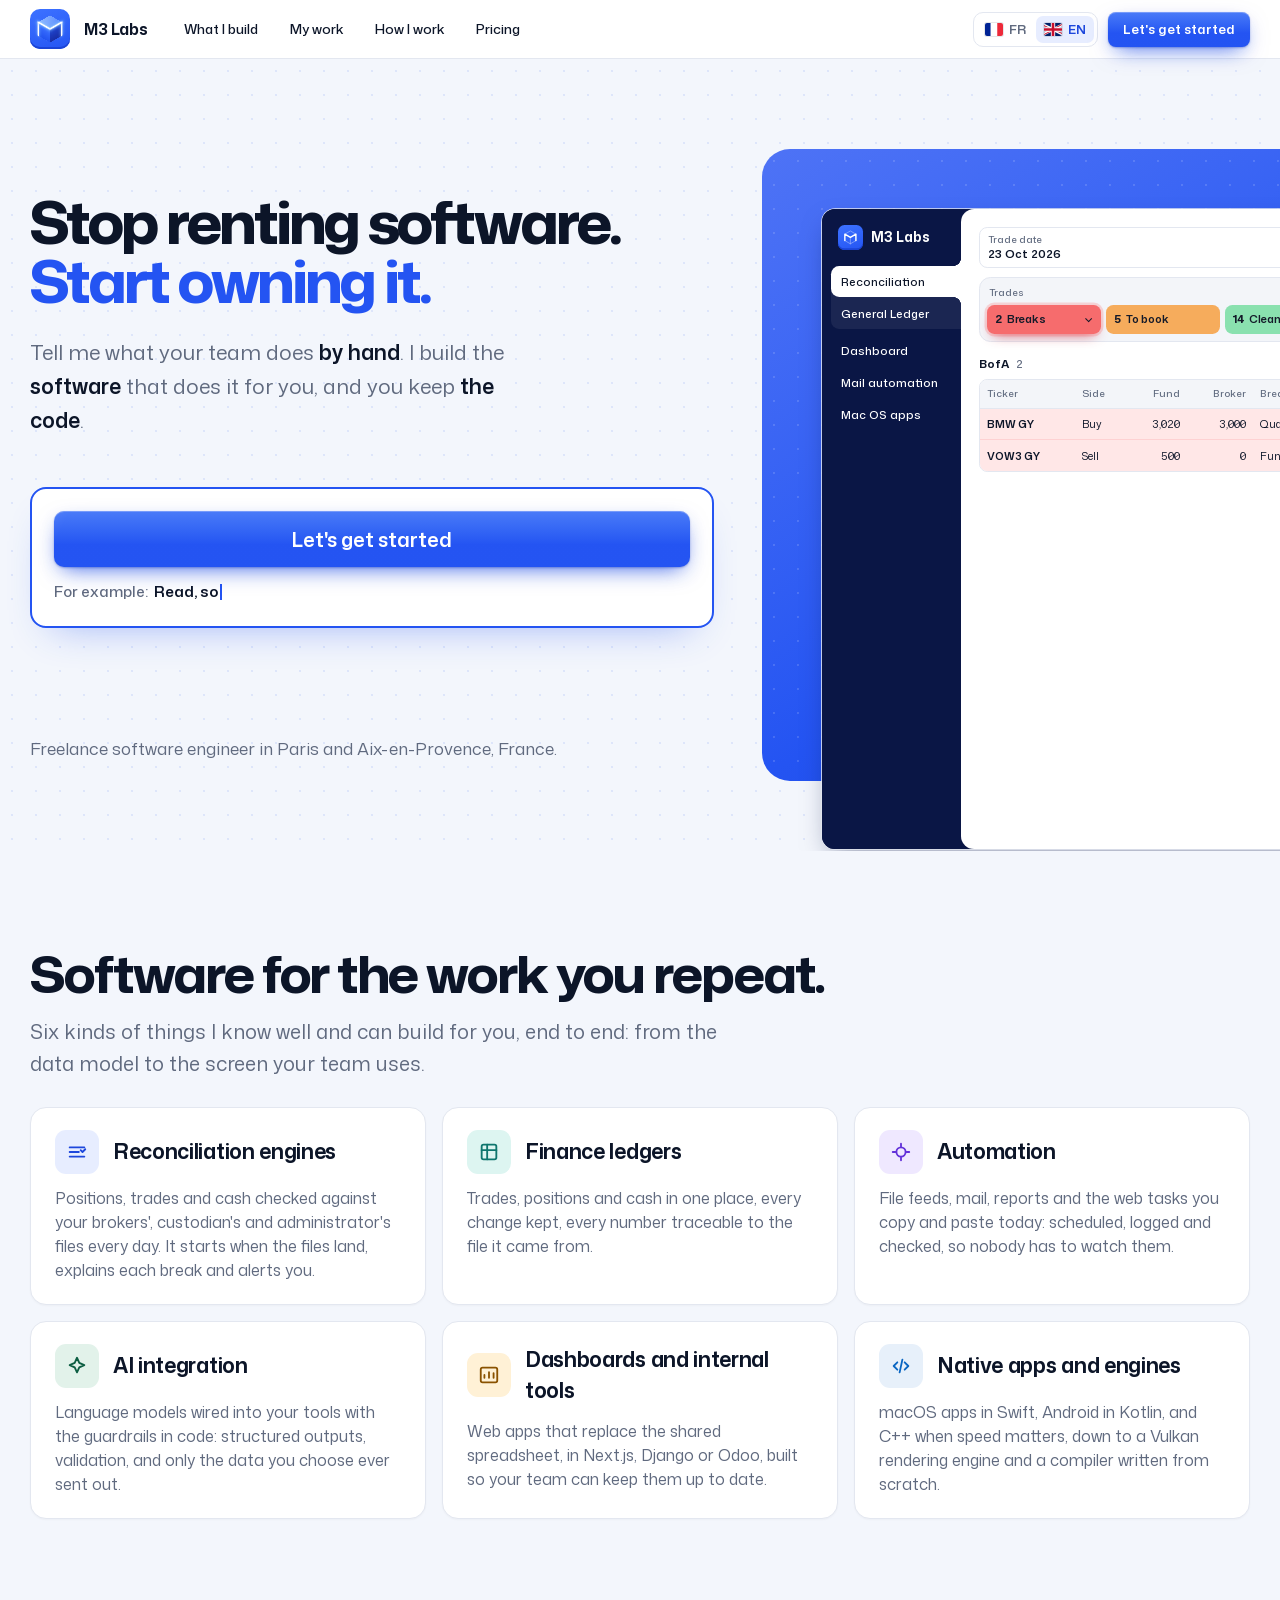
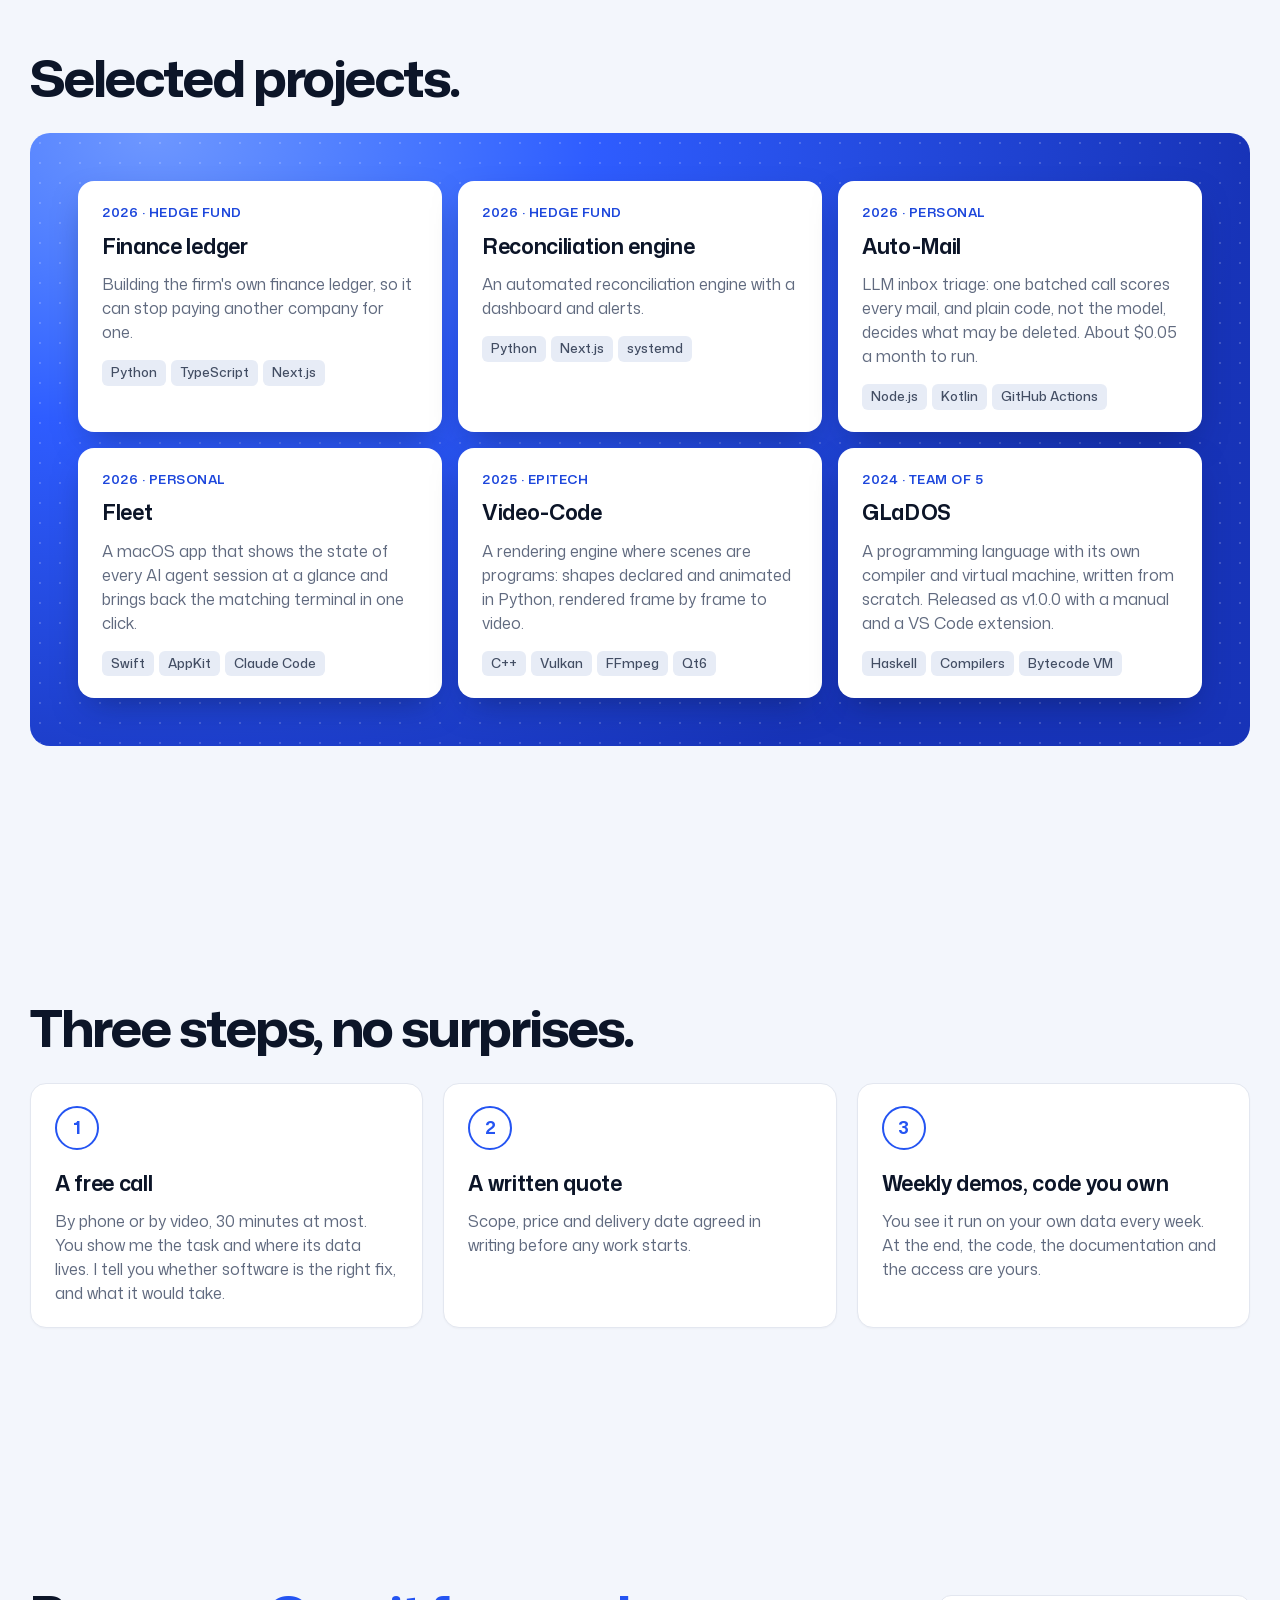
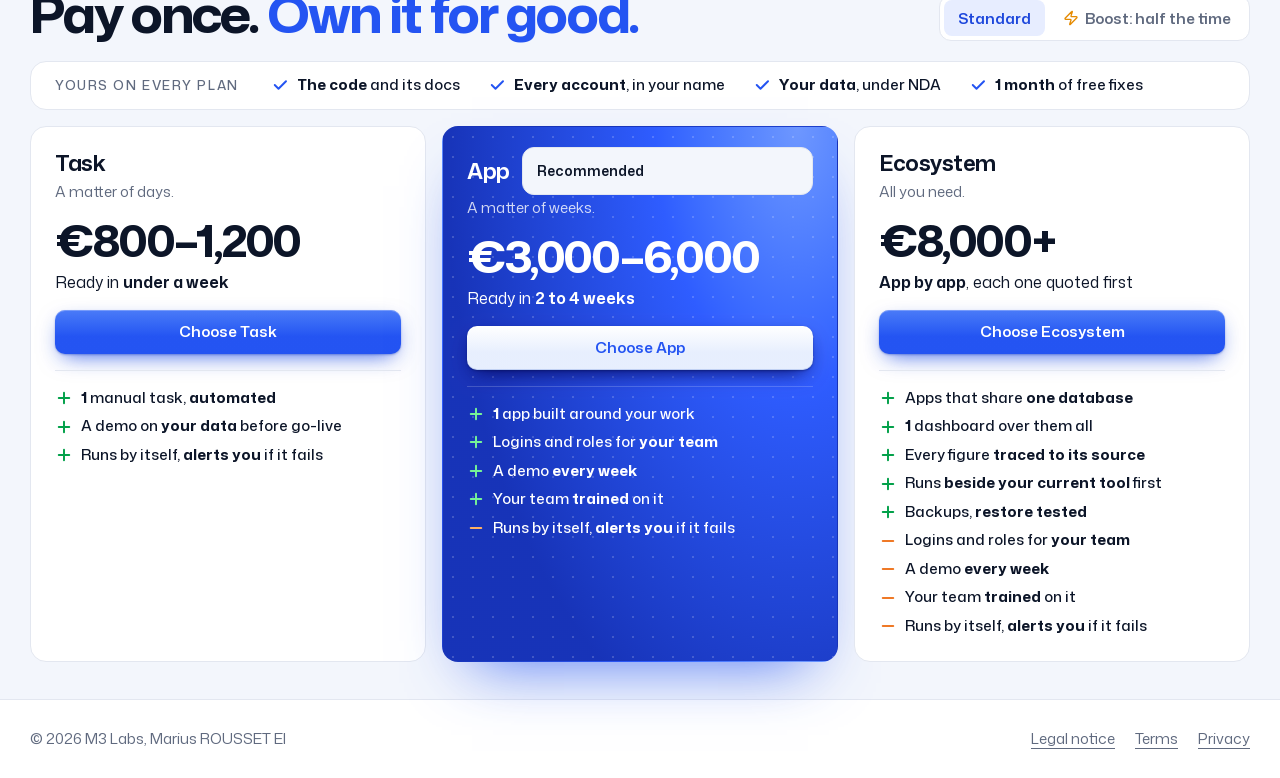
==== commit 0771bca5: "Site: Book a call is one button, and the booking asks one thing at a time The day and time come firs" ====
--- a/index.html
+++ b/index.html
@@ -28,7 +28,7 @@
 }
 </script>
 <link rel="preload" href="fonts/mona-sans-latin.woff2" as="font" type="font/woff2" crossorigin>
-<link rel="stylesheet" href="styles.css?v=9a88d88">
+<link rel="stylesheet" href="styles.css?v=f29ef7a">
 <script>
 if (!matchMedia('(prefers-reduced-motion: reduce)').matches) {
   document.documentElement.classList.add('intro-on');
@@ -307,36 +307,30 @@
       <h2 id="talk-h">Let's talk about your project.</h2>
       <div class="reach">
         <a class="reach-row" href="https://www.linkedin.com/in/mariusrousset" target="_blank" rel="noopener">
-          <span class="ico in"><svg class="fill" viewBox="0 0 24 24" aria-hidden="true"><path d="M20.45 20.45h-3.56v-5.57c0-1.33-.02-3.04-1.85-3.04-1.85 0-2.14 1.45-2.14 2.94v5.67H9.35V9h3.41v1.56h.05c.48-.9 1.64-1.85 3.37-1.85 3.6 0 4.27 2.37 4.27 5.46v6.28zM5.34 7.43a2.06 2.06 0 1 1 0-4.13 2.06 2.06 0 0 1 0 4.13zM7.12 20.45H3.56V9h3.56v11.45z"/></svg></span>
-          <span><b>Message me on <u>LinkedIn</u></b><small>See my background, then write to me directly</small></span>
+          <span class="ico in"><svg class="fill" viewBox="0 0 24 24" aria-hidden="true"><path fill-rule="evenodd" d="M22.22 0H1.77C.79 0 0 .77 0 1.73v20.54C0 23.23.79 24 1.77 24h20.45c.98 0 1.78-.77 1.78-1.73V1.73C24 .77 23.2 0 22.22 0zM20.45 20.45h-3.56v-5.57c0-1.33-.02-3.04-1.85-3.04-1.85 0-2.14 1.45-2.14 2.94v5.67H9.35V9h3.41v1.56h.05c.48-.9 1.64-1.85 3.37-1.85 3.6 0 4.27 2.37 4.27 5.46v6.28zM5.34 7.43a2.06 2.06 0 1 1 0-4.13 2.06 2.06 0 0 1 0 4.13zM7.12 20.45H3.56V9h3.56v11.45z"/></svg></span>
+          <span><b>Message me on LinkedIn</b></span>
           <svg class="go" viewBox="0 0 24 24" aria-hidden="true"><path d="M7 17 17 7M8 7h9v9"/></svg>
         </a>
         <button class="reach-row copy" type="button" title="Copy the address">
-          <span class="ico mail"><svg viewBox="0 0 24 24" aria-hidden="true"><rect x="2" y="4" width="20" height="16" rx="2"/><path d="m22 7-10 6L2 7"/></svg></span>
-          <span><b>Send me your task by <u>email</u></b><small>contact@m3labs.fr, I answer within a day</small><small hidden>Address copied, paste it in your mail</small></span>
+          <span class="ico mail"><svg class="fill" viewBox="0 0 24 24" aria-hidden="true"><path fill-rule="evenodd" d="M20 4H4c-1.1 0-2 .9-2 2v12c0 1.1.9 2 2 2h16c1.1 0 2-.9 2-2V6c0-1.1-.9-2-2-2zm0 4-8 5-8-5V6l8 5 8-5v2z"/></svg></span>
+          <span><b>Email me at contact@m3labs.fr</b><b hidden>Address copied</b></span>
           <svg class="go" viewBox="0 0 24 24" aria-hidden="true"><rect x="9" y="9" width="13" height="13" rx="2"/><path d="M5 15H4a2 2 0 0 1-2-2V4a2 2 0 0 1 2-2h9a2 2 0 0 1 2 2v1"/></svg>
         </button>
-      </div>
-      <div class="call">
-        <h3>Book a call</h3>
-        <div class="seg" role="radiogroup" aria-label="Kind of call">
-          <button type="button" role="radio" data-kind="voice" aria-checked="true"><svg viewBox="0 0 24 24" aria-hidden="true"><path d="M22 16.92v3a2 2 0 0 1-2.18 2 19.8 19.8 0 0 1-8.63-3.07 19.5 19.5 0 0 1-6-6 19.8 19.8 0 0 1-3.07-8.67A2 2 0 0 1 4.11 2h3a2 2 0 0 1 2 1.72c.13.96.36 1.9.7 2.81a2 2 0 0 1-.45 2.11L8.09 9.91a16 16 0 0 0 6 6l1.27-1.27a2 2 0 0 1 2.11-.45c.91.34 1.85.57 2.81.7A2 2 0 0 1 22 16.92z"/></svg>Audio</button>
-          <button type="button" role="radio" data-kind="video" aria-checked="false"><svg viewBox="0 0 24 24" aria-hidden="true"><path d="m16 13 5.22 3.48a.5.5 0 0 0 .78-.42V7.87a.5.5 0 0 0-.75-.43L16 10.5"/><rect x="2" y="6" width="14" height="12" rx="2"/></svg>Video</button>
-        </div>
-        <div class="lens">
-          <button type="button" data-len="5">5 min</button>
-          <button type="button" data-len="15">15 min</button>
-          <button type="button" data-len="30">30 min</button>
-        </div>
+        <button class="reach-row" type="button" data-book>
+          <span class="ico"><svg class="fill" viewBox="0 0 24 24" aria-hidden="true"><path d="M17 12h-5v5h5v-5zM16 1v2H8V1H6v2H5c-1.11 0-1.99.9-1.99 2L3 19c0 1.1.89 2 2 2h14c1.1 0 2-.9 2-2V5c0-1.1-.9-2-2-2h-1V1h-2zm3 18H5V8h14v11z"/></svg></span>
+          <span><b>Book a call</b></span>
+          <svg class="go" viewBox="0 0 24 24" aria-hidden="true"><path d="m9 18 6-6-6-6"/></svg>
+        </button>
       </div>
     </div>
     <div class="pane sched" data-pane="book" hidden>
-      <div class="host">
+      <div class="talk-top">
         <button class="talk-back" type="button" aria-label="Back"><svg viewBox="0 0 24 24" aria-hidden="true"><path d="m15 18-6-6 6-6"/></svg></button>
-        <svg class="host-mark" viewBox="0 0 64 64" aria-hidden="true"><rect width="64" height="64" rx="15" fill="#2f4fe0"/><g fill="none" stroke="#fff" stroke-linecap="round" stroke-linejoin="round"><path d="M14 21.5 L32 11 L50 21.5 M32 32 V53 M14 42.5 L32 53 L50 42.5" stroke-width="2.6" stroke-opacity=".45"/><path d="M14 42.5 V21.5 L32 32 L50 21.5 V42.5" stroke-width="4.6"/></g></svg>
-        <p class="host-who">Marius Rousset, M3 Labs</p>
-        <h2>A free call about your project</h2>
-        <div class="cal" data-step="time">
+        <h2>Book a call</h2>
+      </div>
+      <button class="pick" type="button" data-row="when" hidden><svg viewBox="0 0 24 24" aria-hidden="true"><rect x="3" y="4" width="18" height="18" rx="2"/><path d="M16 2v4M8 2v4M3 10h18"/></svg><span></span><svg class="chev" viewBox="0 0 24 24" aria-hidden="true"><path d="m6 9 6 6 6-6"/></svg></button>
+      <div class="when" data-step="when">
+        <div class="cal">
           <div class="cal-head">
             <button class="cal-prev" type="button" aria-label="Previous month"><svg viewBox="0 0 24 24" aria-hidden="true"><path d="m15 18-6-6 6-6"/></svg></button>
             <p class="cal-month"></p>
@@ -344,33 +338,31 @@
           </div>
           <div class="cal-grid"></div>
         </div>
-        <ul class="recap" data-step="who" hidden>
-          <li><svg viewBox="0 0 24 24" aria-hidden="true"><rect x="3" y="4" width="18" height="18" rx="2"/><path d="M16 2v4M8 2v4M3 10h18"/></svg><span class="recap-when"></span></li>
-          <li><svg viewBox="0 0 24 24" aria-hidden="true"><circle cx="12" cy="12" r="9"/><path d="M12 7v5l3 2"/></svg><span class="recap-len"></span></li>
-          <li><svg viewBox="0 0 24 24" aria-hidden="true"><path d="M12 21s-7-6.2-7-11a7 7 0 0 1 14 0c0 4.8-7 11-7 11z"/><circle cx="12" cy="10" r="2.5"/></svg><span class="recap-kind"></span></li>
-        </ul>
-      </div>
-      <div class="side">
-        <ol class="stepper"><li>Choose a time</li><li>Your details</li></ol>
-        <div data-step="time">
-          <h3>Kind of call</h3>
-          <div class="seg" role="radiogroup" aria-label="Kind of call">
-            <button type="button" role="radio" data-kind="voice" aria-checked="true"><svg viewBox="0 0 24 24" aria-hidden="true"><path d="M22 16.92v3a2 2 0 0 1-2.18 2 19.8 19.8 0 0 1-8.63-3.07 19.5 19.5 0 0 1-6-6 19.8 19.8 0 0 1-3.07-8.67A2 2 0 0 1 4.11 2h3a2 2 0 0 1 2 1.72c.13.96.36 1.9.7 2.81a2 2 0 0 1-.45 2.11L8.09 9.91a16 16 0 0 0 6 6l1.27-1.27a2 2 0 0 1 2.11-.45c.91.34 1.85.57 2.81.7A2 2 0 0 1 22 16.92z"/></svg>Audio</button>
-            <button type="button" role="radio" data-kind="video" aria-checked="false"><svg viewBox="0 0 24 24" aria-hidden="true"><path d="m16 13 5.22 3.48a.5.5 0 0 0 .78-.42V7.87a.5.5 0 0 0-.75-.43L16 10.5"/><rect x="2" y="6" width="14" height="12" rx="2"/></svg>Video</button>
-          </div>
-          <h3>Duration</h3>
-          <div class="lens">
-            <button type="button" data-len="5">5 min</button>
-            <button type="button" data-len="15">15 min</button>
-            <button type="button" data-len="30">30 min</button>
-          </div>
-          <h3>Which time works best?</h3>
+        <div class="day">
           <p class="slots-day"></p>
           <p class="tz"></p>
           <div class="times"></div>
-          <p class="talk-state" aria-live="polite"></p>
-        </div>
-        <form class="who" data-step="who" hidden>
+        </div>
+        <p class="talk-state" aria-live="polite"></p>
+      </div>
+      <button class="pick" type="button" data-row="kind" hidden><svg data-for="voice" viewBox="0 0 24 24" aria-hidden="true"><path d="M22 16.92v3a2 2 0 0 1-2.18 2 19.8 19.8 0 0 1-8.63-3.07 19.5 19.5 0 0 1-6-6 19.8 19.8 0 0 1-3.07-8.67A2 2 0 0 1 4.11 2h3a2 2 0 0 1 2 1.72c.13.96.36 1.9.7 2.81a2 2 0 0 1-.45 2.11L8.09 9.91a16 16 0 0 0 6 6l1.27-1.27a2 2 0 0 1 2.11-.45c.91.34 1.85.57 2.81.7A2 2 0 0 1 22 16.92z"/></svg><svg data-for="video" viewBox="0 0 24 24" aria-hidden="true"><path d="m16 13 5.22 3.48a.5.5 0 0 0 .78-.42V7.87a.5.5 0 0 0-.75-.43L16 10.5"/><rect x="2" y="6" width="14" height="12" rx="2"/></svg><span></span><svg class="chev" viewBox="0 0 24 24" aria-hidden="true"><path d="m6 9 6 6 6-6"/></svg></button>
+      <div data-step="kind" hidden>
+        <h3>Kind of call</h3>
+        <div class="opts">
+          <button type="button" data-kind="voice"><svg viewBox="0 0 24 24" aria-hidden="true"><path d="M22 16.92v3a2 2 0 0 1-2.18 2 19.8 19.8 0 0 1-8.63-3.07 19.5 19.5 0 0 1-6-6 19.8 19.8 0 0 1-3.07-8.67A2 2 0 0 1 4.11 2h3a2 2 0 0 1 2 1.72c.13.96.36 1.9.7 2.81a2 2 0 0 1-.45 2.11L8.09 9.91a16 16 0 0 0 6 6l1.27-1.27a2 2 0 0 1 2.11-.45c.91.34 1.85.57 2.81.7A2 2 0 0 1 22 16.92z"/></svg><span><b>Audio</b><small>I call you</small></span></button>
+          <button type="button" data-kind="video"><svg viewBox="0 0 24 24" aria-hidden="true"><path d="m16 13 5.22 3.48a.5.5 0 0 0 .78-.42V7.87a.5.5 0 0 0-.75-.43L16 10.5"/><rect x="2" y="6" width="14" height="12" rx="2"/></svg><span><b>Video</b><small>Google Meet</small></span></button>
+        </div>
+      </div>
+      <button class="pick" type="button" data-row="len" hidden><svg viewBox="0 0 24 24" aria-hidden="true"><circle cx="12" cy="12" r="9"/><path d="M12 7v5l3 2"/></svg><span></span><svg class="chev" viewBox="0 0 24 24" aria-hidden="true"><path d="m6 9 6 6 6-6"/></svg></button>
+      <div data-step="len" hidden>
+        <h3>Duration</h3>
+        <div class="opts">
+          <button type="button" data-len="5">5 min</button>
+          <button type="button" data-len="15">15 min</button>
+          <button type="button" data-len="30">30 min</button>
+        </div>
+      </div>
+      <form class="who" data-step="who" hidden>
         <div class="two">
           <label>Name<input name="name" autocomplete="name" required></label>
           <label>Email<input name="email" type="email" autocomplete="email" required></label>
@@ -380,7 +372,6 @@
         <button class="btn btn-primary" type="submit">Book this call</button>
         <p class="talk-state" aria-live="polite"></p>
       </form>
-      </div>
     </div>
     <div class="pane" data-pane="done" hidden>
       <h2>Booked.</h2>
@@ -389,7 +380,7 @@
   </div>
 </dialog>
 
-<script src="lang.js?v=9a88d88"></script>
+<script src="lang.js?v=f29ef7a"></script>
 <script>
 const intro = document.querySelector('.intro');
 if (document.documentElement.classList.contains('intro-on')) {
@@ -465,21 +456,22 @@
   speed.forEach(b => b.setAttribute('aria-pressed', b === el));
   document.getElementById('pricing').classList.toggle('boost', i === 1);
 }));
-// the contact popup, opened by the Let's get started buttons and the plans'. A kind and a length open the booking card
-// on Marius's free times, which API, the Apps Script web app of booking/, gives and books; while it is empty a length
-// opens his Google Calendar booking page instead
+// the contact popup, opened by the Let's get started buttons and the plans'. Book a call opens the booking on Marius's
+// free times, which API, the Apps Script web app of booking/, gives and books; while it is empty the button opens his
+// Google Calendar booking page instead
 const API = 'https://script.google.com/macros/s/AKfycbyW7du4pNVJjG3nECt9Dj5oiOE5KbTq-iaqpHCTQD8r1KRCUfmWOF6qvkF_H2I9Q7o/exec', CAL = 'https://calendar.app.google/a1ZZEqtDEEhwA8Tp7';
 const talk = document.querySelector('.talk'), panes = [...talk.querySelectorAll('.pane')], sched = talk.querySelector('.sched');
-const state = sched.querySelector('[data-step="time"] .talk-state'), wstate = sched.querySelector('.who .talk-state');
+const state = sched.querySelector('[data-step="when"] .talk-state'), wstate = sched.querySelector('.who .talk-state');
 const grid = talk.querySelector('.cal-grid'), times = talk.querySelector('.times'), prev = talk.querySelector('.cal-prev'), next = talk.querySelector('.cal-next');
 const who = talk.querySelector('.who'), field = n => who.querySelector(`[name=${n}]`);
+const rows = Object.fromEntries([...sched.querySelectorAll('[data-row]')].map(r => [r.dataset.row, r]));
 const msg = (en, fr) => lang === 'fr' ? fr : en, loc = () => lang === 'fr' ? 'fr-FR' : 'en-GB';
 const post = body => fetch(API, { method: 'POST', body: JSON.stringify(body) }).then(r => r.json());
-let plan = '', kind = 'voice', len = 0, day = '', at = 0, free = [];
-// every length's free times in one call, asked for as the popup opens, so they are in by the time a length is picked
-// (the web app takes one to five seconds), and again once five minutes old. Not before the popup opens: the privacy
-// page says Google gets the visitor's IP address when the popup asks. slots is undefined until the first answer, null
-// when it failed
+let plan = '', kind = '', len = 0, day = '', at = 0, free = [], cur = 'when';
+// every length's free times in one call, asked for as the popup opens, so they are in by the time Book a call is
+// clicked (the web app takes one to five seconds), and again once five minutes old. Not before the popup opens: the
+// privacy page says Google gets the visitor's IP address when the popup asks. slots is undefined until the first
+// answer, null when it failed
 let slots, asking, asked = 0;
 const ask = () => {
   if (!asking || Date.now() - asked > 3e5) {
@@ -490,51 +482,65 @@
   return asking;
 };
 const show = name => { for (const p of panes) p.hidden = p.dataset.pane !== name; talk.classList.toggle('wide', name === 'book'); };
-const step = name => {
-  for (const s of sched.querySelectorAll('[data-step]')) s.hidden = s.dataset.step !== name;
-  sched.querySelectorAll('.stepper li').forEach((li, i) => i === +(name === 'who') ? li.setAttribute('aria-current', 'step') : li.removeAttribute('aria-current'));
-};
-const kinds = () => {
-  for (const b of talk.querySelectorAll('[data-kind]')) b.setAttribute('aria-checked', b.dataset.kind === kind);
-  for (const b of sched.querySelectorAll('[data-len]')) b.setAttribute('aria-pressed', +b.dataset.len === len);
+const dkey = d => d.toLocaleDateString('en-CA'), long = { weekday: 'long', day: 'numeric', month: 'long' }, hm = { hour: '2-digit', minute: '2-digit' };
+// the steps in order: the day and time, the kind of call, its length, then the visitor's details. Each one chosen
+// shrinks to a row at the top, which opens it again in its place; the open step is the row clicked, else the first not
+// chosen yet. The popup keeps its top edge and its height follows
+const chosen = { when: () => at, kind: () => kind, len: () => len };
+const go = name => {
+  const h = sched.hidden ? 0 : talk.offsetHeight, d = new Date(at);
+  cur = name || Object.keys(chosen).find(s => !chosen[s]()) || 'who';
+  for (const s of sched.querySelectorAll('[data-step]')) s.hidden = s.dataset.step !== cur;
+  for (const [s, r] of Object.entries(rows)) r.hidden = s === cur || !chosen[s]();
+  rows.when.querySelector('span').textContent = `${d.toLocaleDateString(loc(), long)}, ${d.toLocaleTimeString(loc(), hm)}`;
+  rows.kind.querySelector('span').textContent = kind === 'voice' ? msg('Audio call, I call you', 'Appel audio, je vous appelle') : msg('Video call on Google Meet', 'Appel vidéo sur Google Meet');
+  for (const i of rows.kind.querySelectorAll('[data-for]')) i.toggleAttribute('hidden', i.dataset.for !== kind); // an svg has no hidden property
+  rows.len.querySelector('span').textContent = `${len} min`;
+  for (const b of sched.querySelectorAll('[data-kind]')) b.setAttribute('aria-pressed', b.dataset.kind === kind);
+  // a time free for a short call may not be for a longer one
+  for (const b of sched.querySelectorAll('[data-len]')) { b.setAttribute('aria-pressed', +b.dataset.len === len); b.disabled = !slots?.[b.dataset.len]?.includes(at); }
+  field('phone').closest('label').hidden = field('phone').disabled = kind !== 'voice';
+  if (cur === 'when') render();
+  if (cur === 'who') { wstate.textContent = ''; if (!field('name').value) field('name').focus(); }
+  if (h && !still) {
+    talk.style.overflow = 'hidden';
+    talk.animate({ height: [h + 'px', talk.offsetHeight + 'px'] }, { duration: 220, easing: 'cubic-bezier(.2, .8, .2, 1)' }).onfinish = () => talk.style.overflow = '';
+  }
 };
 for (const el of document.querySelectorAll('[data-talk]')) el.addEventListener('click', e => {
   e.preventDefault();
   if (el.dataset.plan) plan = el.dataset.plan;
   ask();
   show('start');
-  kinds();
   if (!talk.open) talk.showModal();
 });
 talk.querySelector('.talk-x').addEventListener('click', () => talk.close());
 talk.addEventListener('click', e => { if (e.target === talk) talk.close(); });
-sched.querySelector('.talk-back').addEventListener('click', () => who.hidden ? show('start') : step('time'));
-const copy = talk.querySelector('.copy'), [label, copied] = copy.querySelectorAll('small');
+sched.querySelector('.talk-back').addEventListener('click', () => show('start'));
+const copy = talk.querySelector('.copy'), [label, copied] = copy.querySelectorAll('b');
 copy.addEventListener('click', () => navigator.clipboard?.writeText('contact@m3labs.fr').then(() => {
   label.hidden = !(copied.hidden = false);
   setTimeout(() => label.hidden = !(copied.hidden = true), 1500);
 }));
-for (const b of talk.querySelectorAll('[data-kind]')) b.addEventListener('click', () => { kind = b.dataset.kind; kinds(); });
-for (const b of talk.querySelectorAll('[data-len]')) b.addEventListener('click', () => {
+talk.querySelector('[data-book]').addEventListener('click', () => {
   if (!API) return void open(CAL, '_blank', 'noopener');
-  len = +b.dataset.len;
-  at = 0;
-  kinds();
+  go();
   show('book');
-  step('time');
-  render();
-  ask().then(() => render());
+  ask().then(() => { if (cur === 'when') render(); });
 });
-const dkey = d => d.toLocaleDateString('en-CA'), long = { weekday: 'long', day: 'numeric', month: 'long' }, hm = { hour: '2-digit', minute: '2-digit' };
+for (const [s, r] of Object.entries(rows)) r.addEventListener('click', () => go(s));
+for (const b of sched.querySelectorAll('[data-kind]')) b.addEventListener('click', () => { kind = b.dataset.kind; go(); });
+for (const b of sched.querySelectorAll('[data-len]')) b.addEventListener('click', () => { len = +b.dataset.len; go(); });
 // the visitor's own time zone, which the times are shown in: "Central European Standard Time (GMT+1)"
 const zone = () => {
   const name = style => new Intl.DateTimeFormat(loc(), { timeZoneName: style }).formatToParts(new Date(day + 'T12:00')).find(p => p.type === 'timeZoneName').value;
   return `${name('long')} (${name('shortOffset')})`;
 };
-// the month of the picked day, its free days lit; the arrows go to the first free day of the month before or after
+// the month of the picked day, its free days lit, and that day's times beside it; the arrows go to the first free day of
+// the month before or after. The 5-minute times hold every longer call's, whose lengths the next steps check
 const render = keep => {
   const days = new Map();
-  for (const ms of slots?.[len] || []) { const k = dkey(new Date(ms)); days.set(k, [...days.get(k) || [], ms]); }
+  for (const ms of slots?.[5] || []) { const k = dkey(new Date(ms)); days.set(k, [...days.get(k) || [], ms]); }
   free = [...days.keys()];
   if (!days.has(day)) day = free[0] || '';
   const shown = day ? new Date(day + 'T12:00') : new Date(), y = shown.getFullYear(), m = shown.getMonth(), month = day.slice(0, 7), today = dkey(new Date());
@@ -553,12 +559,12 @@
       return b;
     }));
   if (keep) grid.querySelector('[aria-pressed="true"]').focus();
-  talk.querySelector('.slots-day').replaceChildren(...day ? [msg('Showing times for ', 'Affichage des heures pour le '),
-    Object.assign(document.createElement('b'), { textContent: shown.toLocaleDateString(loc(), { ...long, year: 'numeric' }) })] : []);
+  talk.querySelector('.slots-day').textContent = day && shown.toLocaleDateString(loc(), long);
   talk.querySelector('.tz').textContent = day && zone();
   times.replaceChildren(...(days.get(day) || []).map(ms => {
     const b = Object.assign(document.createElement('button'), { type: 'button', textContent: new Date(ms).toLocaleTimeString(loc(), hm) });
-    b.addEventListener('click', () => { at = ms; details(); step('who'); if (!field('name').value) field('name').focus(); });
+    b.setAttribute('aria-pressed', ms === at);
+    b.addEventListener('click', () => { at = ms; if (len && !slots[len].includes(at)) len = 0; go(); });
     return b;
   }));
   state.textContent = slots === undefined ? msg('Loading the free times…', 'Chargement des créneaux libres…')
@@ -567,14 +573,6 @@
 };
 prev.addEventListener('click', () => { day = free.find(k => k.slice(0, 7) < day.slice(0, 7)); render(true); });
 next.addEventListener('click', () => { day = free.find(k => k.slice(0, 7) > day.slice(0, 7)); render(true); });
-const details = () => {
-  const d = new Date(at);
-  talk.querySelector('.recap-when').textContent = `${d.toLocaleDateString(loc(), long)}, ${d.toLocaleTimeString(loc(), hm)}`;
-  talk.querySelector('.recap-len').textContent = `${len} min`;
-  talk.querySelector('.recap-kind').textContent = kind === 'voice' ? msg('Audio call, I call you', 'Appel audio, je vous appelle') : msg('Video call on Google Meet', 'Appel vidéo sur Google Meet');
-  field('phone').closest('label').hidden = field('phone').disabled = kind !== 'voice';
-  wstate.textContent = '';
-};
 who.addEventListener('submit', async e => {
   e.preventDefault();
   const f = Object.fromEntries(new FormData(who)), when = at, button = who.querySelector('[type=submit]');
@@ -589,13 +587,14 @@
       ? msg(`${w}, ${len} minutes: I call you at ${f.phone}. The invite is on its way to ${f.email}.`, `${w}, ${len} minutes : je vous appelle au ${f.phone}. L’invitation part à ${f.email}.`)
       : msg(`${w}, ${len} minutes on Google Meet. The invite, with the link, is on its way to ${f.email}.`, `${w}, ${len} minutes sur Google Meet. L’invitation, avec le lien, part à ${f.email}.`);
     asking = null;
-    at = 0;
+    at = len = 0;
+    kind = '';
     return show('done');
   }
   if (r.error === 'taken') {
     asking = null;
     at = 0;
-    step('time');
+    go();
     await ask();
     render();
     return state.textContent = msg('That time was just taken. Pick another one.', 'Ce créneau vient d’être pris. Choisissez-en un autre.');
@@ -605,9 +604,7 @@
     : msg('The booking did not go through. Write to me at contact@m3labs.fr.', 'La réservation n’a pas abouti. Écrivez-moi à contact@m3labs.fr.');
 });
 document.addEventListener('langchange', () => {
-  if (!talk.open || sched.hidden) return;
-  render();
-  if (!who.hidden) details();
+  if (talk.open && !sched.hidden) go(cur);
 });
 // findmylead.fr's trial button: the header's button rings on load, and again after each jump to a part of the page
 const cta = document.querySelector('.nav .aura');
--- a/styles.css
+++ b/styles.css
@@ -341,7 +341,7 @@
 /* the recon dashboard's veil: the page shows through, blurred */
 .talk::backdrop { background: rgb(0 0 0 / .3); -webkit-backdrop-filter: blur(4px); backdrop-filter: blur(4px); }
 .talk-in { position: relative; padding: 32px; outline: 0; font-size: 14px; font-weight: 500; line-height: 21px; }
-.pane, .who, .reach, .call { display: grid; gap: 16px; }
+.pane, .who, .reach { display: grid; gap: 16px; }
 .talk [hidden] { display: none; }
 .talk h2 { padding-right: 36px; font-size: 26px; font-weight: 600; letter-spacing: -.02em; line-height: 1.25; }
 .talk-sub { font-size: 15px; color: var(--muted-foreground); }
@@ -354,82 +354,65 @@
 .talk-x:hover, .talk-back:hover { background: var(--background); color: var(--foreground); }
 .talk-x svg, .talk-back svg { width: 20px; height: 20px; }
 .talk-top { display: flex; align-items: center; gap: 6px; margin-left: -8px; padding-right: 36px; }
-.talk-top h2 { padding: 0; font-size: 20px; }
+.talk-top h2 { margin: 0; padding: 0; font-size: 20px; }
 .reach { gap: 8px; }
-/* LinkedIn and the address: a row each, its icon in a tile, what it gets you under its name */
+/* LinkedIn and the address: a row each, its icon in a tile */
 .reach-row { display: grid; grid-template-columns: 40px minmax(0, 1fr) 18px; align-items: center; gap: 14px; width: 100%; padding: 12px 16px 12px 12px;
   border: 1px solid var(--border); border-radius: 14px; background: var(--sheet); font: inherit; text-align: left; color: var(--foreground);
   text-decoration: none; cursor: pointer; transition: border-color .15s, box-shadow .15s; }
 .reach-row:hover { border-color: var(--primary); box-shadow: 0 0 0 3px oklch(52.5% .241 265.2 / .12); }
 .reach-row b { display: block; font-size: 15px; font-weight: 600; line-height: 20px; }
-.reach-row u { text-decoration-color: var(--primary); text-decoration-thickness: 2px; text-underline-offset: 3px; }
-.reach-row small { display: block; font-size: 13px; line-height: 18px; color: var(--muted-foreground); }
 .ico { display: grid; place-items: center; width: 40px; height: 40px; border-radius: 10px; color: #fff;
   background: linear-gradient(160deg, oklch(60% .22 265), var(--primary)); box-shadow: inset 0 -2px 0 var(--primary-edge); }
-.ico svg { width: 20px; height: 20px; }
-.ico.in svg { width: 18px; height: 18px; }
+.ico svg { width: 24px; height: 24px; }
+.ico.in svg { width: 20px; height: 20px; }
 .reach-row .go { width: 18px; height: 18px; color: var(--muted-foreground); transition: color .15s; }
 .reach-row:hover .go { color: var(--primary); }
-.call { gap: 12px; padding: 16px; border: 1px solid var(--border); border-radius: 14px; background: var(--background); }
-.call h3 { font-size: 17px; font-weight: 600; }
-.seg { display: grid; grid-template-columns: 1fr 1fr; gap: 4px; padding: 4px; border-radius: 12px; background: oklch(94.5% .012 265); }
-.seg button { display: flex; align-items: center; justify-content: center; gap: 8px; height: 36px; border: 0; border-radius: 9px; background: none;
-  font: 600 14px/1 var(--font); color: var(--muted-foreground); cursor: pointer; }
-.seg svg { width: 16px; height: 16px; }
-.seg [aria-checked="true"] { background: var(--sheet); color: var(--foreground); box-shadow: 0 1px 2px oklch(20% .04 265 / .12); }
-.lens { display: grid; grid-template-columns: repeat(3, 1fr); gap: 8px; }
-.lens button, .times button { height: 40px; border: 1px solid var(--input); border-radius: 10px; background: var(--sheet);
-  font: 600 14px/1 var(--font); font-variant-numeric: tabular-nums; color: var(--foreground); cursor: pointer; transition: border-color .15s, color .15s; }
-.lens button:hover, .times button:hover { border-color: var(--primary); color: var(--primary); }
-/* The booking card, after the HubSpot meetings page findmylead.fr's demo opens: who and the month on the ink panel, the
-   call's kind, length and the picked day's times beside it, then the visitor's details in the same card */
-.talk.wide { width: min(880px, calc(100% - 32px)); }
-.talk.wide .talk-in { padding: 0; }
-.sched { grid-template-columns: 340px minmax(0, 1fr); gap: 0; min-height: min(620px, 100svh - 32px); }
-.host { display: flex; flex-direction: column; padding: 16px 28px 28px; background: var(--ink); color: #fff; }
-.host .talk-back { margin-left: -10px; color: var(--ink-text); }
-.host .talk-back:hover { background: oklch(100% 0 0 / .1); color: #fff; }
-.host-mark { width: 52px; height: 52px; margin: 8px 0 14px; }
-.host-who { color: var(--ink-text); }
-.host h2 { padding: 0; font-size: 22px; }
-.cal { margin-top: 24px; }
-.cal-head { display: flex; align-items: center; justify-content: space-between; margin-bottom: 12px; }
-.cal-month { font-size: 17px; font-weight: 600; }
-.cal-month::first-letter, .tz::first-letter, .recap-when::first-letter { text-transform: uppercase; }
-.cal-head button { display: grid; place-items: center; width: 32px; height: 32px; padding: 0; border: 0; border-radius: 50%; background: none; color: #fff; cursor: pointer; }
-.cal-head button:hover:not(:disabled) { background: oklch(100% 0 0 / .12); }
+/* The booking: the day and time, the kind of call, its length, then the visitor's details. Each step chosen shrinks to
+   a row at the top; the popup keeps its top edge and its height follows */
+.talk.wide { width: min(600px, calc(100% - 32px)); margin-top: min(10svh, 96px); max-height: calc(100svh - min(10svh, 96px) - 16px); }
+.sched { gap: 10px; }
+.sched .talk-top { margin: -14px 0 6px -8px; }
+.sched > [data-step] { margin-top: 6px; }
+.sched h3 { margin-bottom: 10px; font-size: 15px; font-weight: 650; }
+.pick { display: flex; align-items: center; gap: 12px; width: 100%; height: 48px; padding: 0 14px; border: 1px solid var(--border); border-radius: 12px;
+  background: var(--background); font: 600 14px/1 var(--font); text-align: left; color: var(--foreground); cursor: pointer; transition: border-color .15s; }
+.pick:hover { border-color: var(--primary); }
+.pick svg { width: 18px; height: 18px; flex: none; color: var(--primary); }
+.pick span { flex: 1; }
+.pick .chev { color: var(--muted-foreground); }
+.pick span::first-letter, .cal-month::first-letter, .slots-day::first-letter, .tz::first-letter { text-transform: uppercase; }
+.sched .when:not([hidden]) { display: grid; grid-template-columns: 292px minmax(0, 1fr); gap: 8px 28px; }
+.sched .when .talk-state { grid-column: 1 / -1; }
+.cal-head { display: flex; align-items: center; justify-content: space-between; margin-bottom: 8px; }
+.cal-month { font-size: 15px; font-weight: 650; }
+.cal-head button { display: grid; place-items: center; width: 32px; height: 32px; padding: 0; border: 0; border-radius: 50%; background: none; color: var(--foreground); cursor: pointer; }
+.cal-head button:hover:not(:disabled) { background: var(--background); }
 .cal-head button:disabled { opacity: .25; cursor: default; }
 .cal-head svg { width: 18px; height: 18px; }
 .cal-grid { display: grid; grid-template-columns: repeat(7, 1fr); gap: 2px; }
-.cal-grid > small { padding-bottom: 6px; text-align: center; font-size: 11px; font-weight: 600; letter-spacing: .04em; text-transform: uppercase; color: var(--ink-text); }
+.cal-grid > small { padding-bottom: 6px; text-align: center; font-size: 11px; font-weight: 600; letter-spacing: .04em; text-transform: uppercase; color: var(--muted-foreground); }
 .cal-grid button { position: relative; display: grid; place-content: center; width: 38px; height: 38px; margin: auto; padding: 0; border: 0; border-radius: 50%;
-  background: none; font: 500 14px/1 var(--font); font-variant-numeric: tabular-nums; color: oklch(100% 0 0 / .28); }
-.cal-grid button:not(:disabled) { color: #fff; font-weight: 650; cursor: pointer; }
-.cal-grid button[aria-pressed="false"]:not(:disabled):hover { background: oklch(100% 0 0 / .12); }
-.cal-grid button[aria-pressed="true"] { background: #fff; color: var(--ink); }
+  background: none; font: 500 14px/1 var(--font); font-variant-numeric: tabular-nums; color: oklch(75% .02 265); }
+.cal-grid button:not(:disabled) { background: var(--brand-tint); color: var(--brand-tint-fg); font-weight: 650; cursor: pointer; }
+.cal-grid button:not(:disabled):hover { box-shadow: inset 0 0 0 1.5px var(--primary); }
+.cal-grid button[aria-pressed="true"] { background: var(--primary); color: #fff; }
 .cal-grid .today::after { content: ""; position: absolute; left: 50%; bottom: 5px; width: 4px; height: 4px; margin-left: -2px; border-radius: 50%; background: currentColor; }
-.recap { display: grid; gap: 14px; margin: 24px 0 0; padding: 0; list-style: none; color: var(--ink-text); }
-.recap li { display: flex; align-items: center; gap: 12px; }
-.recap li:first-child { color: #fff; font-weight: 600; }
-.recap svg { width: 18px; height: 18px; flex: none; }
-.side { display: flex; flex-direction: column; gap: 20px; min-width: 0; padding: 22px 28px 28px; }
-.side > div:not([hidden]) { display: flex; flex-direction: column; gap: 10px; flex: 1; min-height: 0; }
-.side h3 { font-size: 15px; font-weight: 650; }
-.side h3:not(:first-child) { margin-top: 8px; }
-.stepper { display: flex; align-items: center; gap: 10px; margin: 0 40px 0 0; padding: 0; list-style: none; counter-reset: step;
-  font-size: 12px; font-weight: 600; letter-spacing: .05em; text-transform: uppercase; color: var(--muted-foreground); }
-.stepper li { display: flex; align-items: center; gap: 8px; white-space: nowrap; counter-increment: step; }
-.stepper li::before { content: counter(step); display: grid; place-items: center; width: 22px; height: 22px; border: 2px solid var(--input); border-radius: 50%; font-size: 11px; }
-.stepper li:first-child::after { content: ""; width: 32px; height: 2px; margin-left: 2px; background: var(--border); }
-.stepper [aria-current] { color: var(--foreground); }
-.stepper [aria-current]::before { border-color: var(--primary); color: var(--primary); }
-.sched .lens [aria-pressed="true"] { border-color: var(--primary); background: var(--brand-tint); color: var(--brand-tint-fg); }
-.slots-day { color: var(--muted-foreground); }
-.slots-day b { color: var(--foreground); font-weight: 650; }
-.tz { margin-top: -6px; font-size: 13px; color: var(--muted-foreground); }
-/* the times fill the height the ink panel leaves them, and scroll */
-.times { display: grid; align-content: start; gap: 8px; flex: 1 1 0; min-height: 160px; overflow-y: auto; padding: 2px 4px 2px 2px; }
-.times button { height: 46px; }
+/* the times are as tall as the month beside them, and scroll */
+.day { display: flex; flex-direction: column; min-width: 0; }
+.slots-day { padding-top: 6px; font-size: 15px; font-weight: 650; }
+.tz { font-size: 13px; color: var(--muted-foreground); }
+.times { display: grid; align-content: start; gap: 8px; height: 0; flex: 1 1 auto; margin-top: 12px; overflow-y: auto; padding: 2px 4px 2px 2px; }
+.opts { display: grid; grid-auto-flow: column; grid-auto-columns: 1fr; gap: 8px; }
+.opts button, .times button { display: flex; align-items: center; justify-content: center; gap: 12px; height: 40px; border: 1px solid var(--input); border-radius: 10px;
+  background: var(--sheet); font: 600 14px/1 var(--font); font-variant-numeric: tabular-nums; color: var(--foreground); cursor: pointer; transition: border-color .15s, color .15s; }
+.opts button { height: 56px; }
+.opts button:hover:not(:disabled), .times button:hover { border-color: var(--primary); color: var(--primary); }
+.opts button:disabled { opacity: .4; cursor: default; }
+.opts svg { width: 20px; height: 20px; flex: none; }
+.opts span { display: grid; gap: 4px; text-align: left; }
+.opts small { font-size: 13px; font-weight: 500; color: var(--muted-foreground); }
+.opts [aria-pressed="true"], .times [aria-pressed="true"] { border-color: var(--primary); background: var(--brand-tint); color: var(--brand-tint-fg); }
 .talk-state:empty { display: none; }
 .talk-state { color: var(--muted-foreground); }
 .two { display: grid; grid-template-columns: 1fr 1fr; gap: 8px; }
@@ -519,13 +502,7 @@
   .legal th, .legal td { padding: 10px 12px; }
   .legal td { font-size: 14px; -webkit-hyphens: auto; hyphens: auto; }
   .two { grid-template-columns: 1fr; }
-}
-/* the card stacks: the month above, the times under it in three columns */
-@media (max-width: 760px) {
-  .sched { grid-template-columns: 1fr; }
-  .host, .side { padding: 14px 20px 24px; }
-  .talk.wide .talk-x { color: var(--ink-text); }
-  .stepper { margin: 0; }
-  .stepper li:first-child::after { width: 12px; }
-  .times { flex: none; min-height: 0; max-height: 240px; grid-template-columns: repeat(3, 1fr); }
-}
+  .sched .when:not([hidden]) { grid-template-columns: 1fr; }
+  .sched .talk-top { margin-top: -6px; }
+  .times { height: auto; max-height: 200px; margin-bottom: 4px; grid-template-columns: repeat(3, 1fr); }
+}
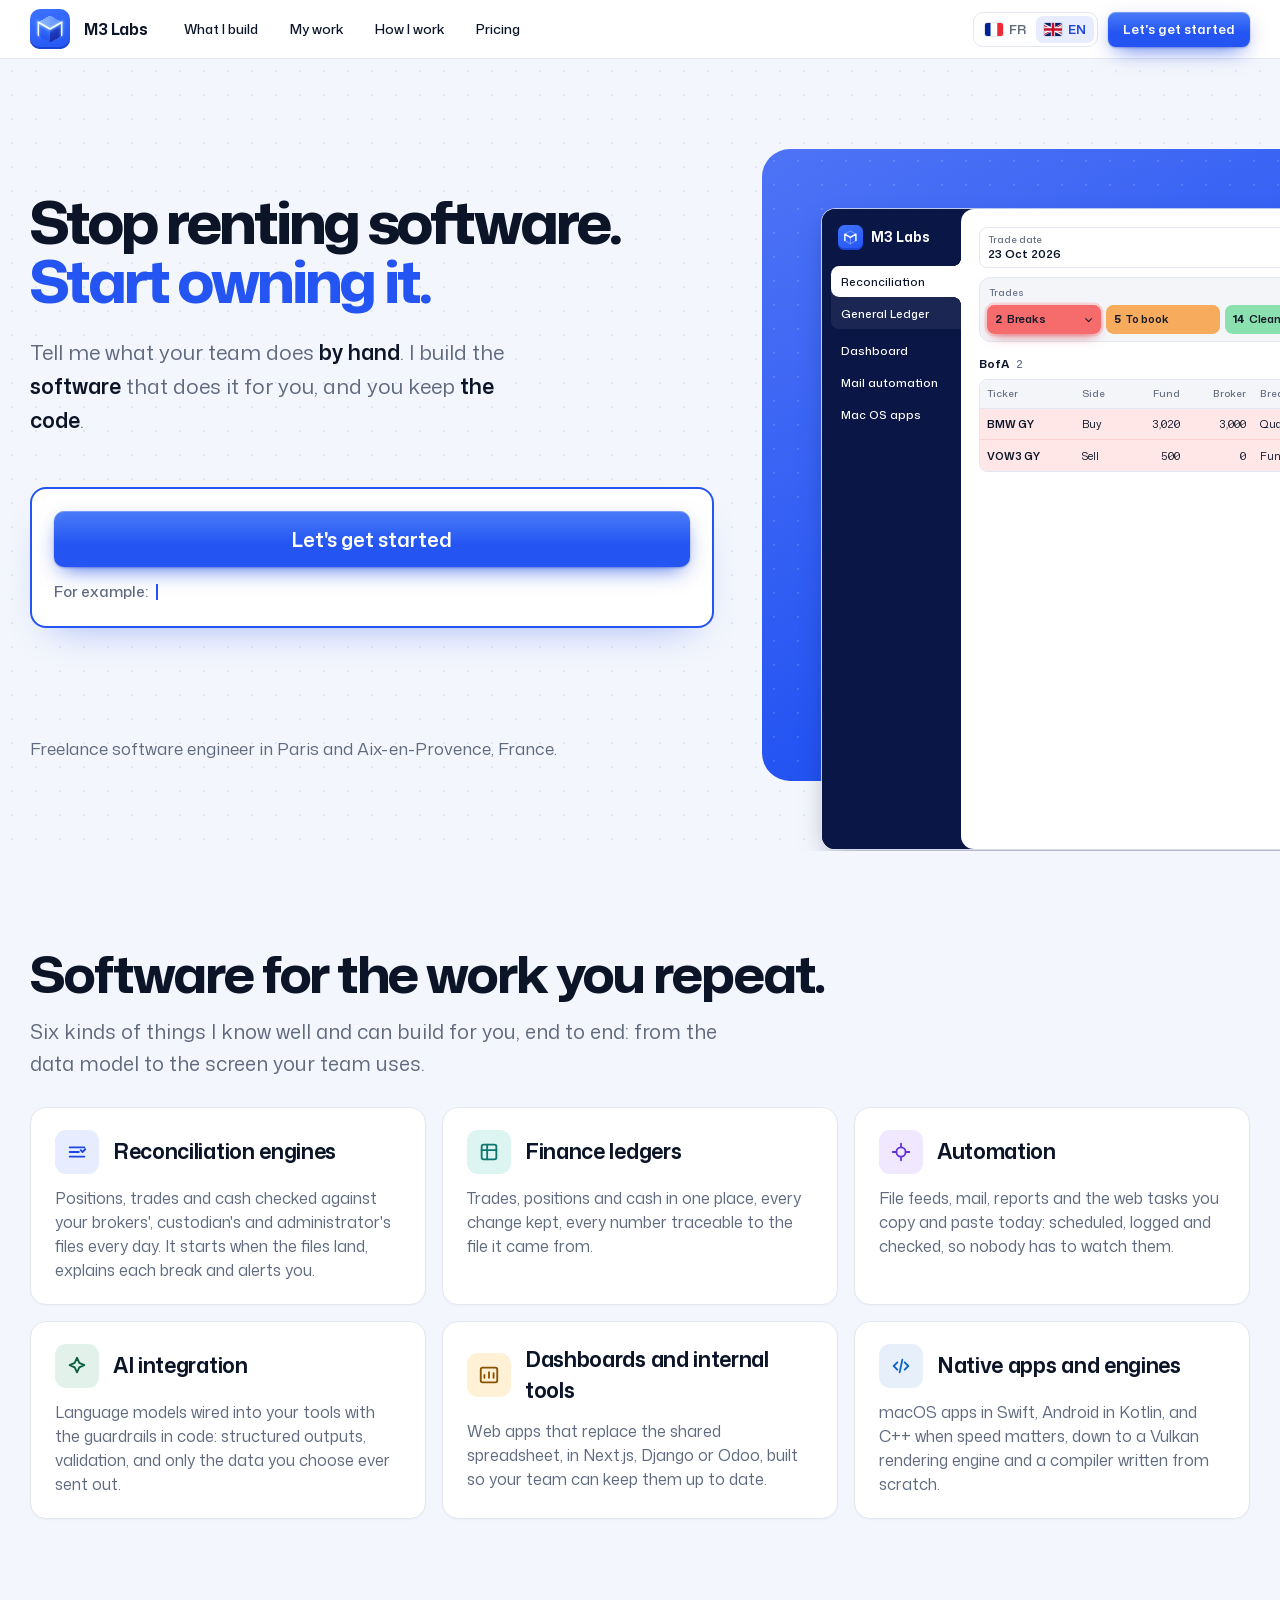
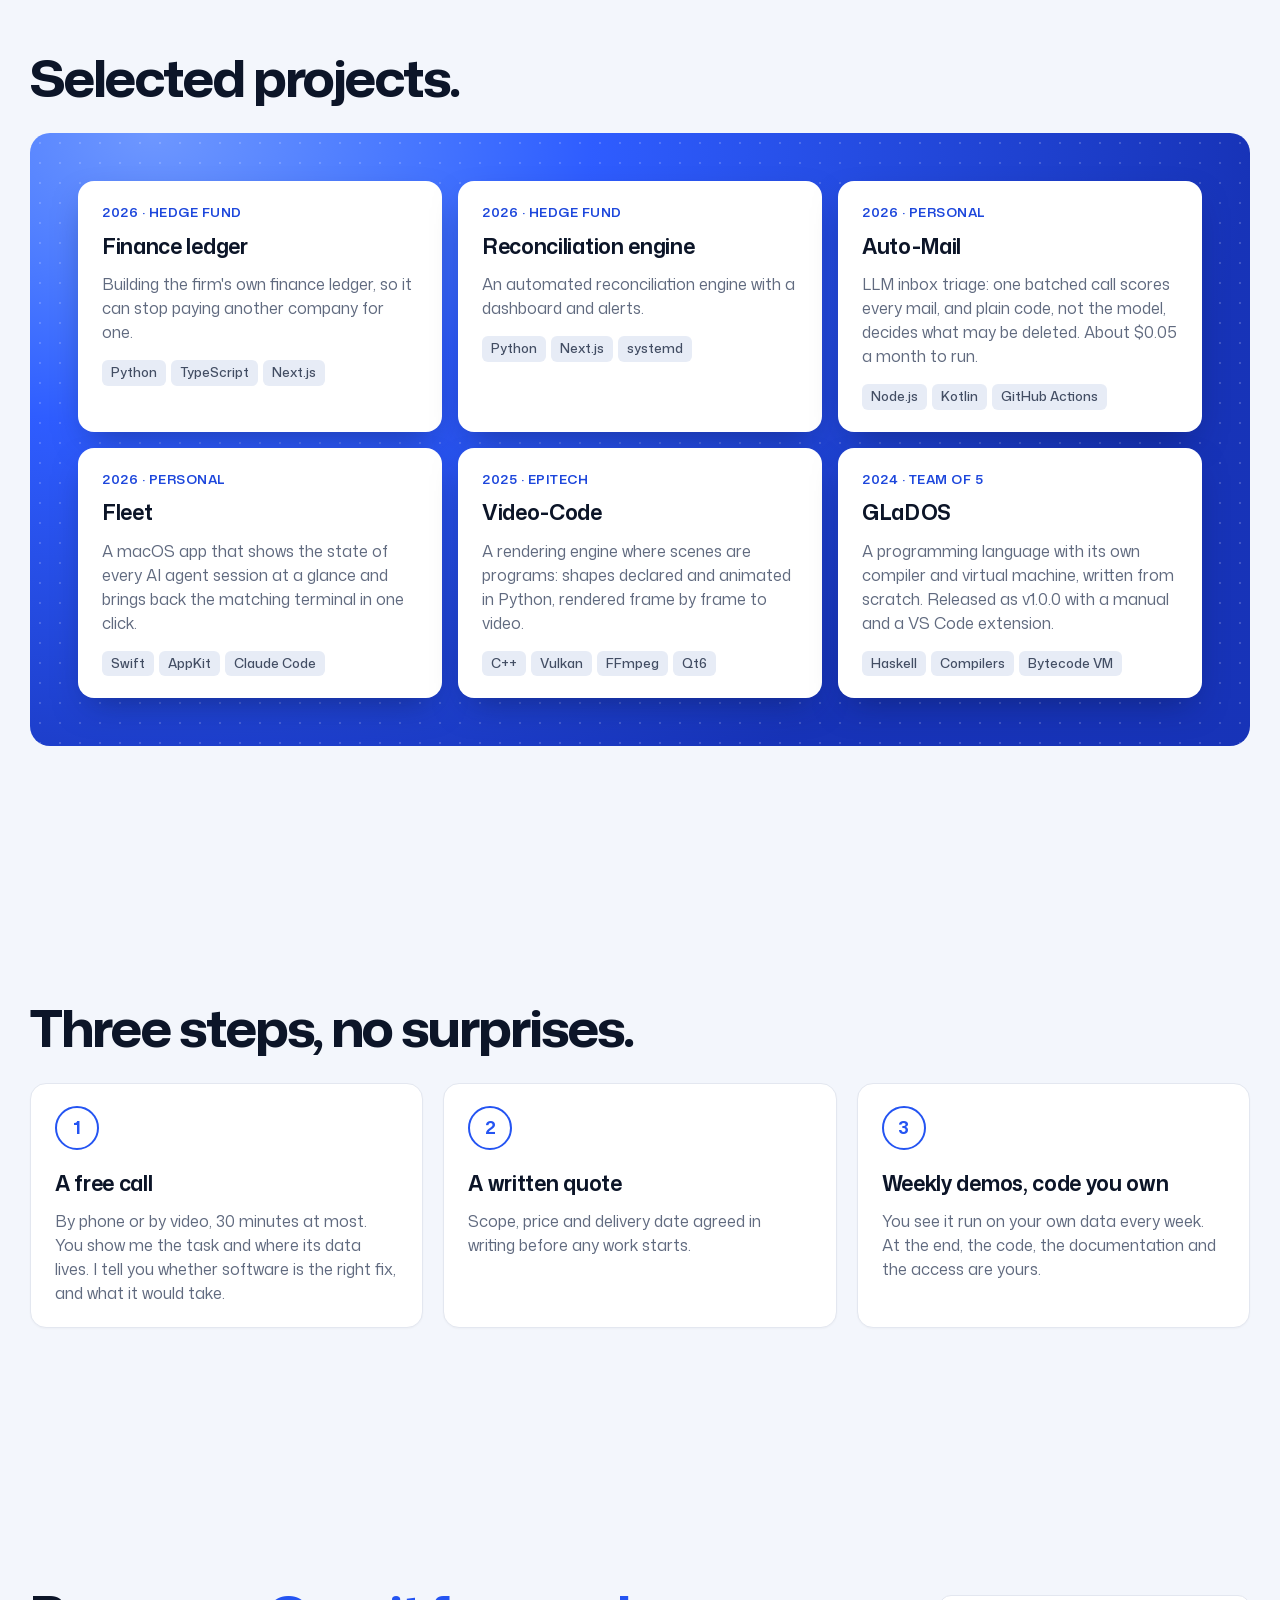
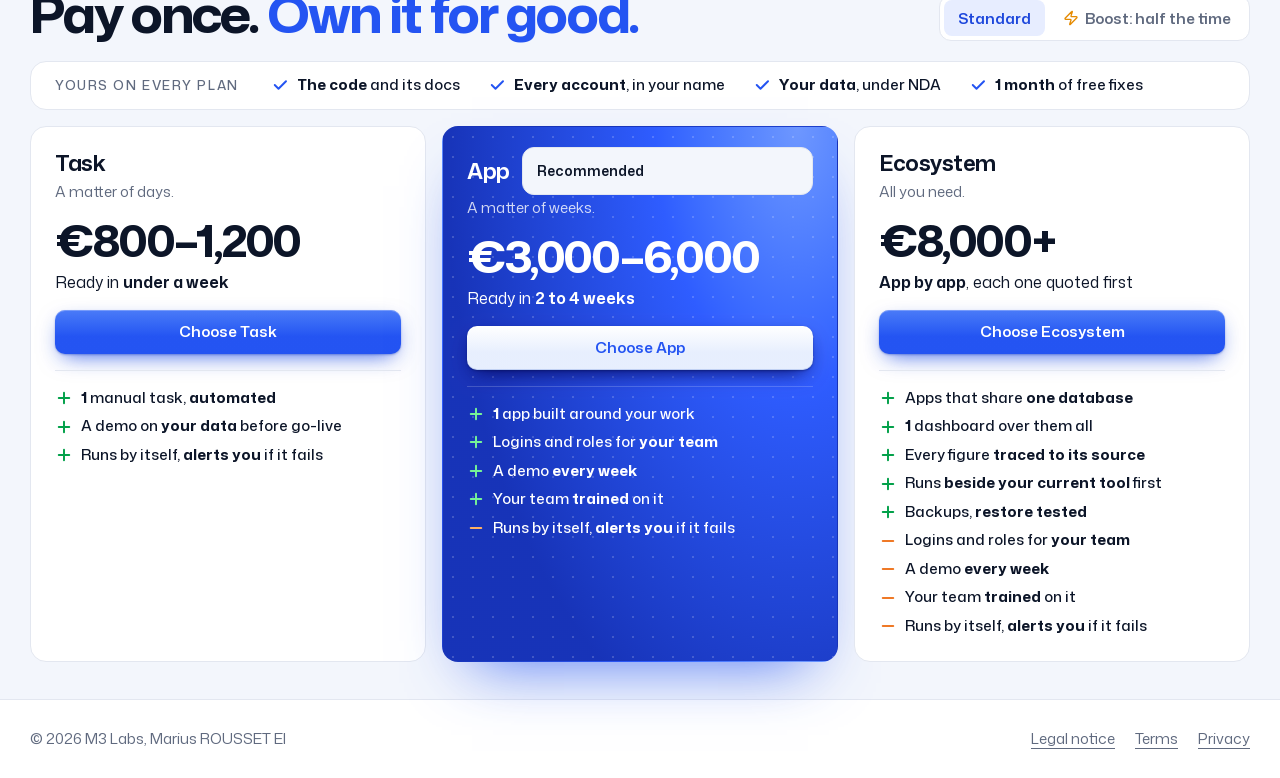
==== commit d9a4a68e: "Site: the email row's copy icon turns into a checkmark while "Address copied" shows Marius asked for" ====
--- a/index.html
+++ b/index.html
@@ -28,7 +28,7 @@
 }
 </script>
 <link rel="preload" href="fonts/mona-sans-latin.woff2" as="font" type="font/woff2" crossorigin>
-<link rel="stylesheet" href="styles.css?v=f29ef7a">
+<link rel="stylesheet" href="styles.css?v=c311ad1">
 <script>
 if (!matchMedia('(prefers-reduced-motion: reduce)').matches) {
   document.documentElement.classList.add('intro-on');
@@ -315,6 +315,7 @@
           <span class="ico mail"><svg class="fill" viewBox="0 0 24 24" aria-hidden="true"><path fill-rule="evenodd" d="M20 4H4c-1.1 0-2 .9-2 2v12c0 1.1.9 2 2 2h16c1.1 0 2-.9 2-2V6c0-1.1-.9-2-2-2zm0 4-8 5-8-5V6l8 5 8-5v2z"/></svg></span>
           <span><b>Email me at contact@m3labs.fr</b><b hidden>Address copied</b></span>
           <svg class="go" viewBox="0 0 24 24" aria-hidden="true"><rect x="9" y="9" width="13" height="13" rx="2"/><path d="M5 15H4a2 2 0 0 1-2-2V4a2 2 0 0 1 2-2h9a2 2 0 0 1 2 2v1"/></svg>
+          <svg class="go" viewBox="0 0 24 24" aria-hidden="true" hidden><path d="M20 6 9 17l-5-5"/></svg>
         </button>
         <button class="reach-row" type="button" data-book>
           <span class="ico"><svg class="fill" viewBox="0 0 24 24" aria-hidden="true"><path d="M17 12h-5v5h5v-5zM16 1v2H8V1H6v2H5c-1.11 0-1.99.9-1.99 2L3 19c0 1.1.89 2 2 2h14c1.1 0 2-.9 2-2V5c0-1.1-.9-2-2-2h-1V1h-2zm3 18H5V8h14v11z"/></svg></span>
@@ -380,7 +381,7 @@
   </div>
 </dialog>
 
-<script src="lang.js?v=f29ef7a"></script>
+<script src="lang.js?v=c311ad1"></script>
 <script>
 const intro = document.querySelector('.intro');
 if (document.documentElement.classList.contains('intro-on')) {
@@ -517,10 +518,12 @@
 talk.querySelector('.talk-x').addEventListener('click', () => talk.close());
 talk.addEventListener('click', e => { if (e.target === talk) talk.close(); });
 sched.querySelector('.talk-back').addEventListener('click', () => show('start'));
-const copy = talk.querySelector('.copy'), [label, copied] = copy.querySelectorAll('b');
+// the svgs have no hidden property, so the attribute is toggled
+const copy = talk.querySelector('.copy'), [label, done, icon, tick] = copy.querySelectorAll('b, .go');
+const copied = on => { for (const el of [label, icon]) el.toggleAttribute('hidden', on); for (const el of [done, tick]) el.toggleAttribute('hidden', !on); };
 copy.addEventListener('click', () => navigator.clipboard?.writeText('contact@m3labs.fr').then(() => {
-  label.hidden = !(copied.hidden = false);
-  setTimeout(() => label.hidden = !(copied.hidden = true), 1500);
+  copied(true);
+  setTimeout(() => copied(false), 1500);
 }));
 talk.querySelector('[data-book]').addEventListener('click', () => {
   if (!API) return void open(CAL, '_blank', 'noopener');
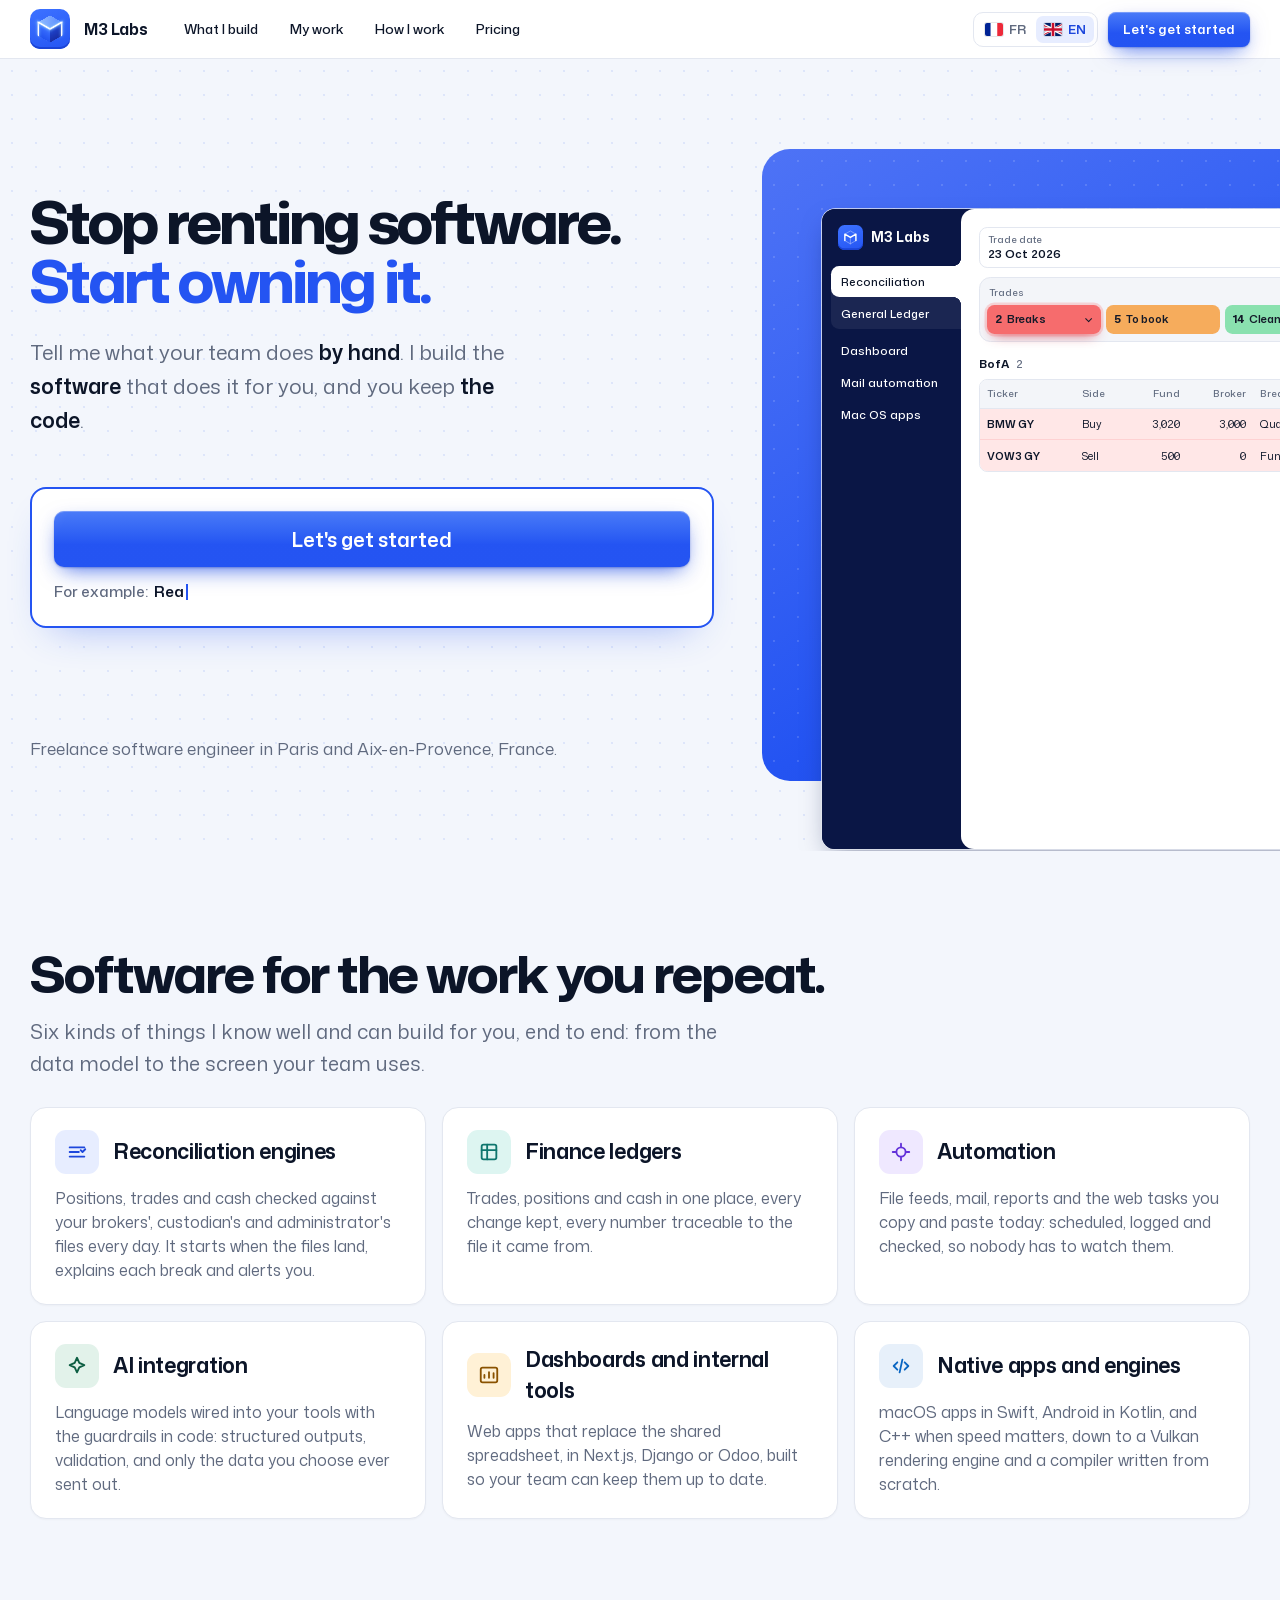
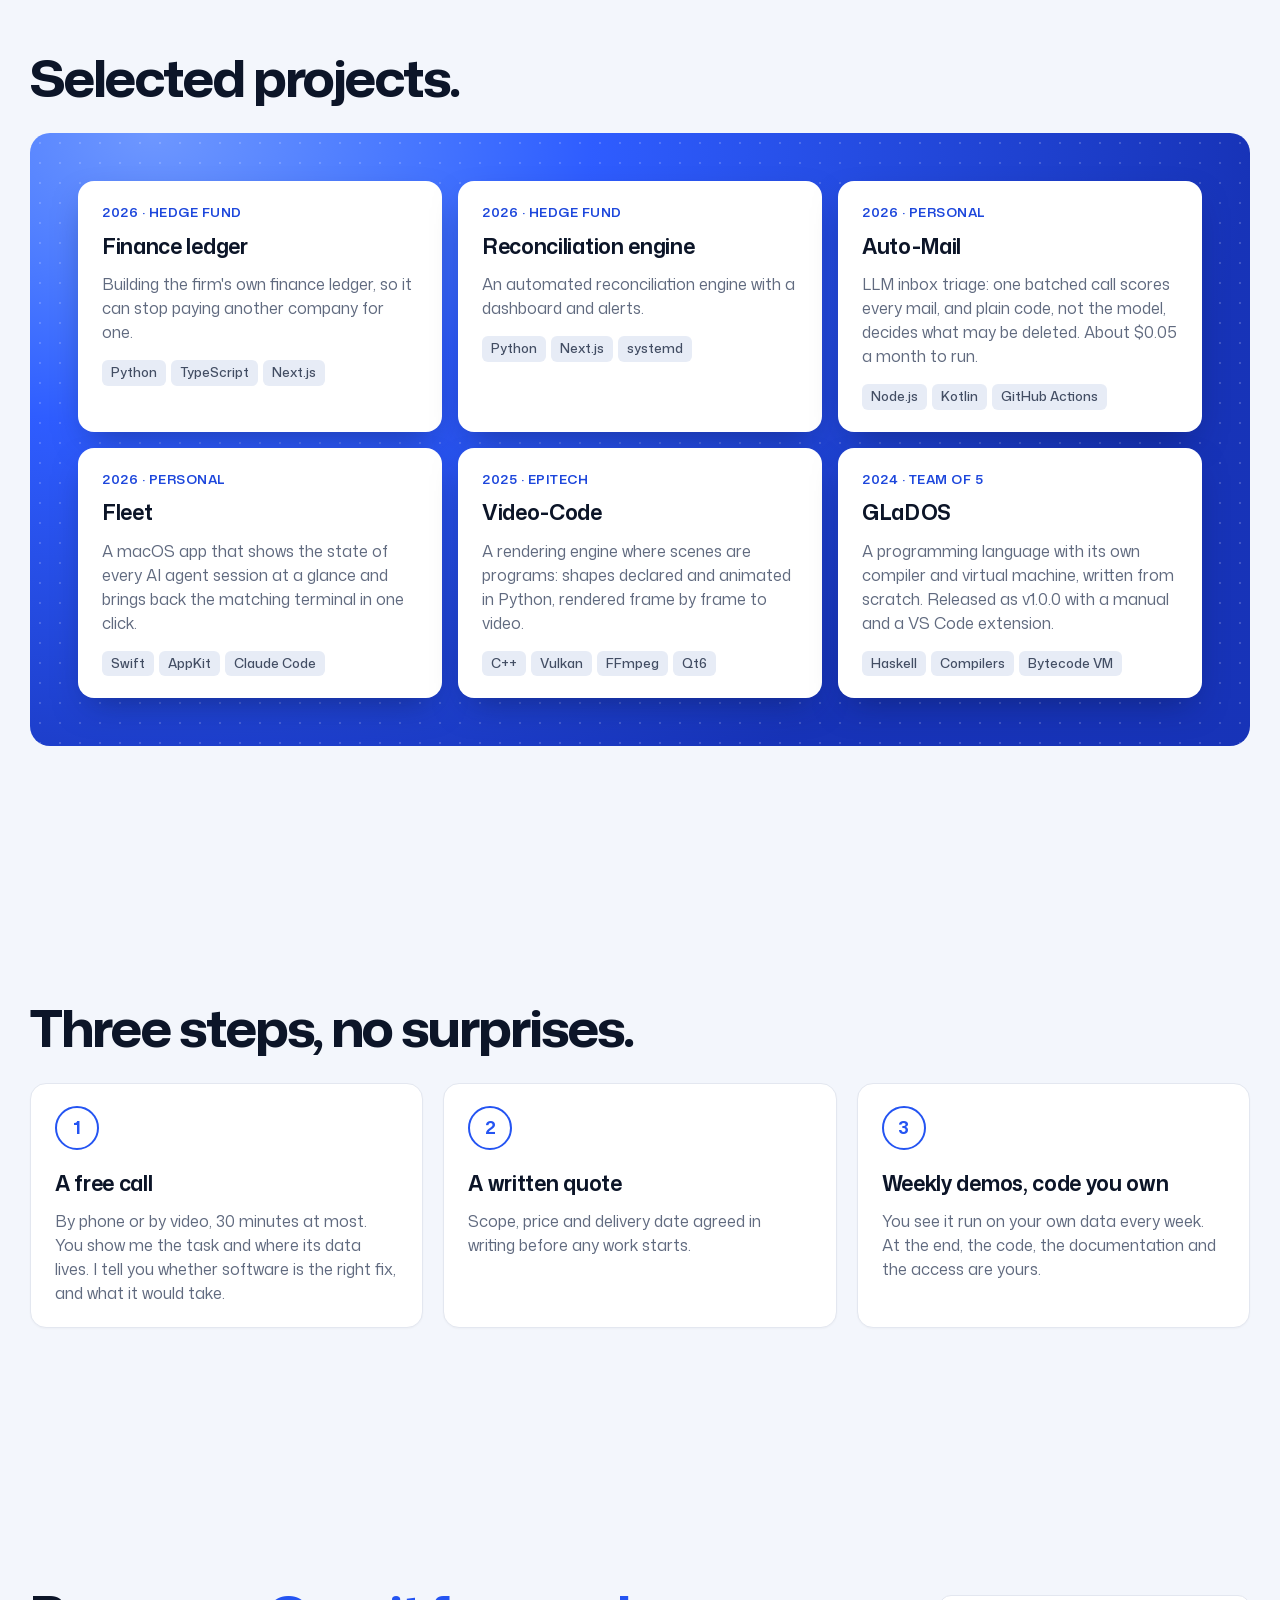
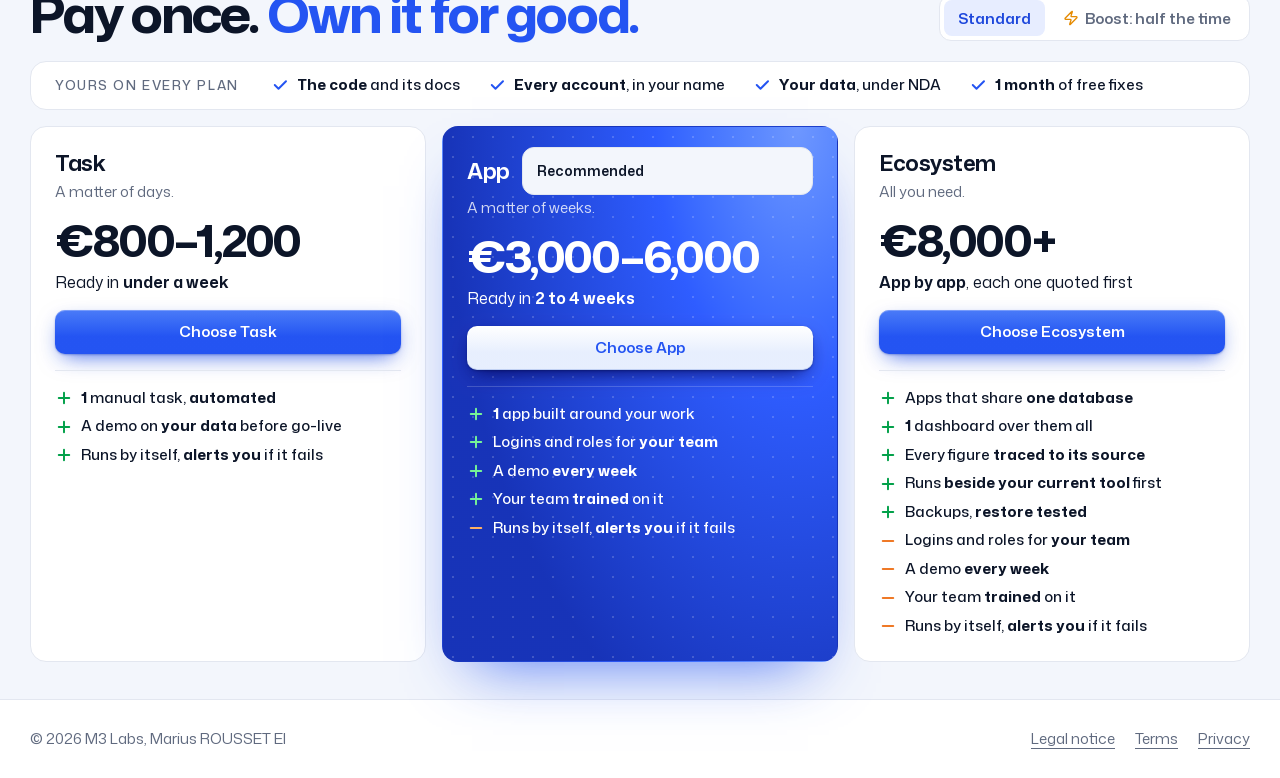
==== commit 7cbbd849: "Site: the booking's time zone is just its offset, greyed beside the month "Central European Standard" ====
--- a/index.html
+++ b/index.html
@@ -28,7 +28,7 @@
 }
 </script>
 <link rel="preload" href="fonts/mona-sans-latin.woff2" as="font" type="font/woff2" crossorigin>
-<link rel="stylesheet" href="styles.css?v=c311ad1">
+<link rel="stylesheet" href="styles.css?v=b683ebd">
 <script>
 if (!matchMedia('(prefers-reduced-motion: reduce)').matches) {
   document.documentElement.classList.add('intro-on');
@@ -334,14 +334,13 @@
         <div class="cal">
           <div class="cal-head">
             <button class="cal-prev" type="button" aria-label="Previous month"><svg viewBox="0 0 24 24" aria-hidden="true"><path d="m15 18-6-6 6-6"/></svg></button>
-            <p class="cal-month"></p>
+            <p class="cal-title"><span class="cal-month"></span><small class="tz"></small></p>
             <button class="cal-next" type="button" aria-label="Next month"><svg viewBox="0 0 24 24" aria-hidden="true"><path d="m9 18 6-6-6-6"/></svg></button>
           </div>
           <div class="cal-grid"></div>
         </div>
         <div class="day">
           <p class="slots-day"></p>
-          <p class="tz"></p>
           <div class="times"></div>
         </div>
         <p class="talk-state" aria-live="polite"></p>
@@ -381,7 +380,7 @@
   </div>
 </dialog>
 
-<script src="lang.js?v=c311ad1"></script>
+<script src="lang.js?v=b683ebd"></script>
 <script>
 const intro = document.querySelector('.intro');
 if (document.documentElement.classList.contains('intro-on')) {
@@ -534,11 +533,8 @@
 for (const [s, r] of Object.entries(rows)) r.addEventListener('click', () => go(s));
 for (const b of sched.querySelectorAll('[data-kind]')) b.addEventListener('click', () => { kind = b.dataset.kind; go(); });
 for (const b of sched.querySelectorAll('[data-len]')) b.addEventListener('click', () => { len = +b.dataset.len; go(); });
-// the visitor's own time zone, which the times are shown in: "Central European Standard Time (GMT+1)"
-const zone = () => {
-  const name = style => new Intl.DateTimeFormat(loc(), { timeZoneName: style }).formatToParts(new Date(day + 'T12:00')).find(p => p.type === 'timeZoneName').value;
-  return `${name('long')} (${name('shortOffset')})`;
-};
+// the visitor's own time zone, which the times are shown in: "GMT+1", "UTC+1" in French
+const zone = () => new Intl.DateTimeFormat(loc(), { timeZoneName: 'shortOffset' }).formatToParts(new Date(day + 'T12:00')).find(p => p.type === 'timeZoneName').value;
 // the month of the picked day, its free days lit, and that day's times beside it; the arrows go to the first free day of
 // the month before or after. The 5-minute times hold every longer call's, whose lengths the next steps check
 const render = keep => {
--- a/styles.css
+++ b/styles.css
@@ -381,10 +381,11 @@
 .pick svg { width: 18px; height: 18px; flex: none; color: var(--primary); }
 .pick span { flex: 1; }
 .pick .chev { color: var(--muted-foreground); }
-.pick span::first-letter, .cal-month::first-letter, .slots-day::first-letter, .tz::first-letter { text-transform: uppercase; }
+.pick span::first-letter, .cal-month::first-letter, .slots-day::first-letter { text-transform: uppercase; }
 .sched .when:not([hidden]) { display: grid; grid-template-columns: 292px minmax(0, 1fr); gap: 8px 28px; }
 .sched .when .talk-state { grid-column: 1 / -1; }
 .cal-head { display: flex; align-items: center; justify-content: space-between; margin-bottom: 8px; }
+.cal-title { display: flex; align-items: baseline; gap: 8px; }
 .cal-month { font-size: 15px; font-weight: 650; }
 .cal-head button { display: grid; place-items: center; width: 32px; height: 32px; padding: 0; border: 0; border-radius: 50%; background: none; color: var(--foreground); cursor: pointer; }
 .cal-head button:hover:not(:disabled) { background: var(--background); }
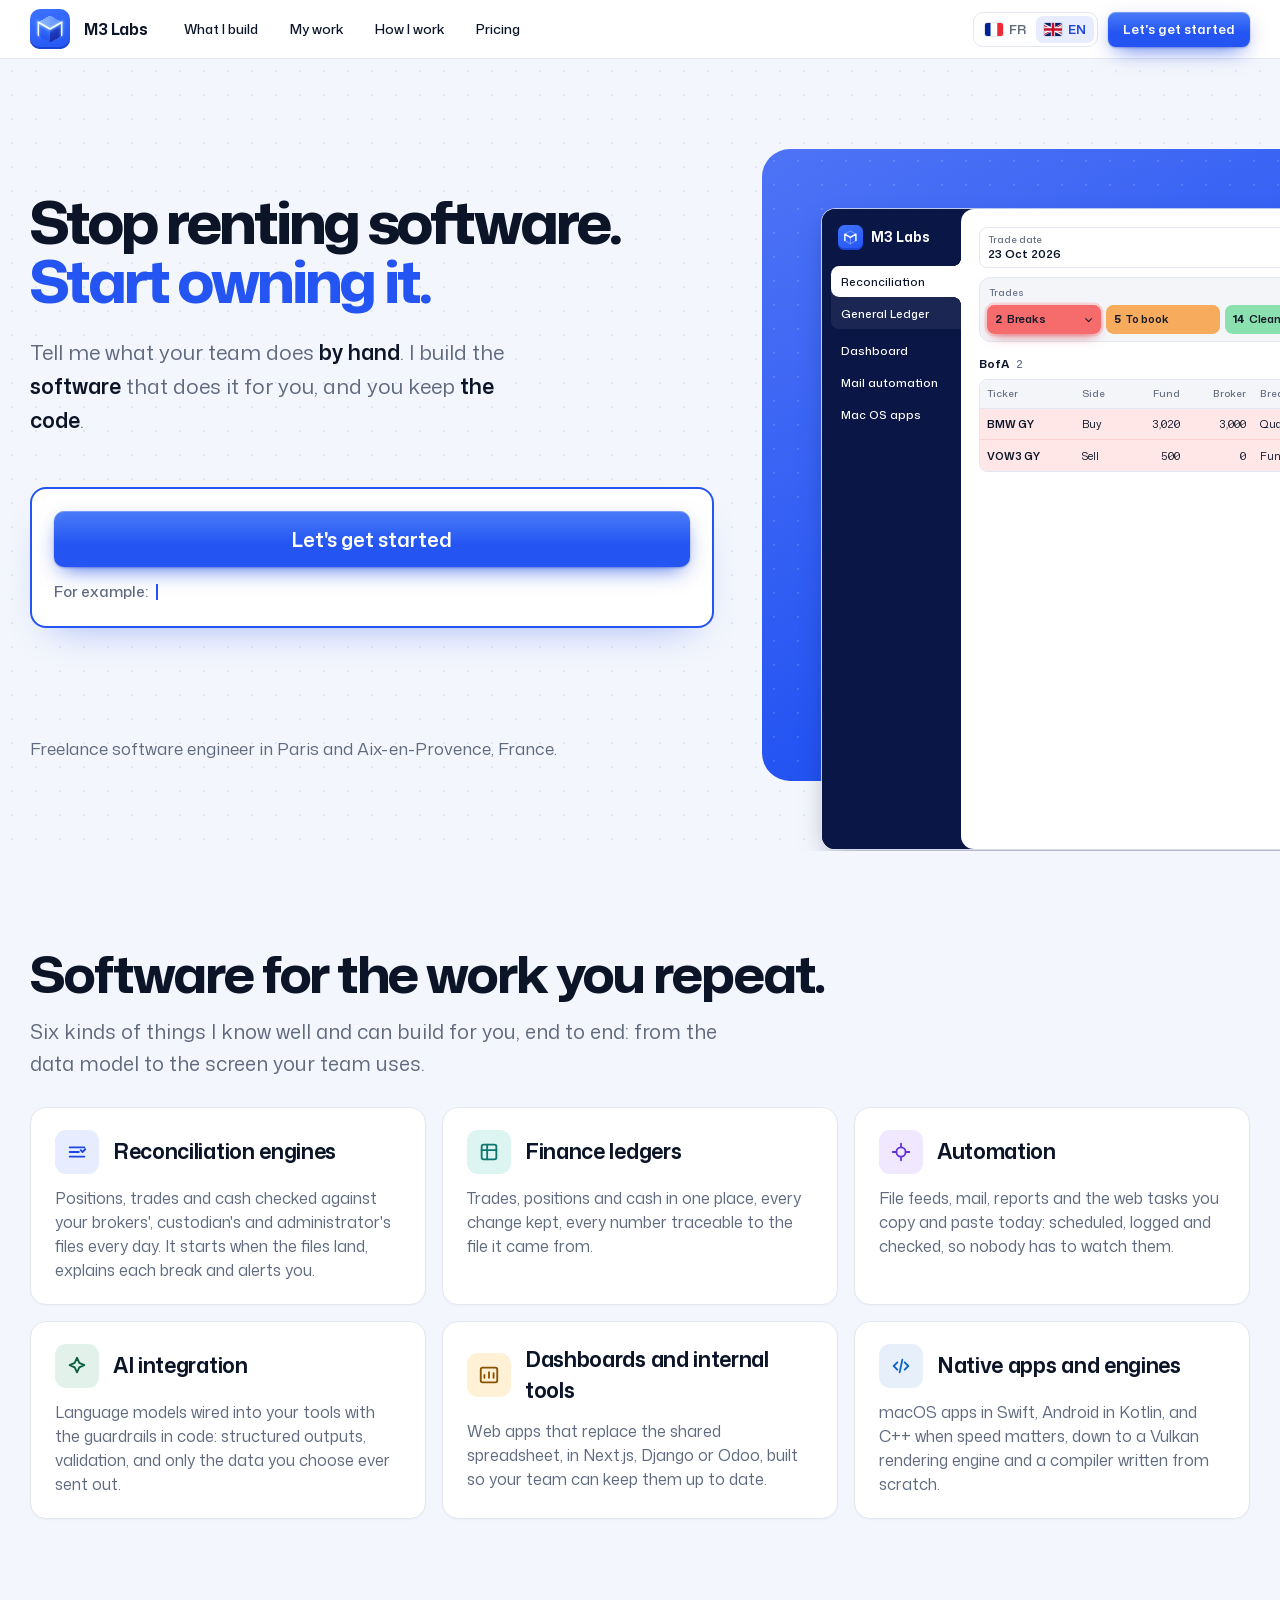
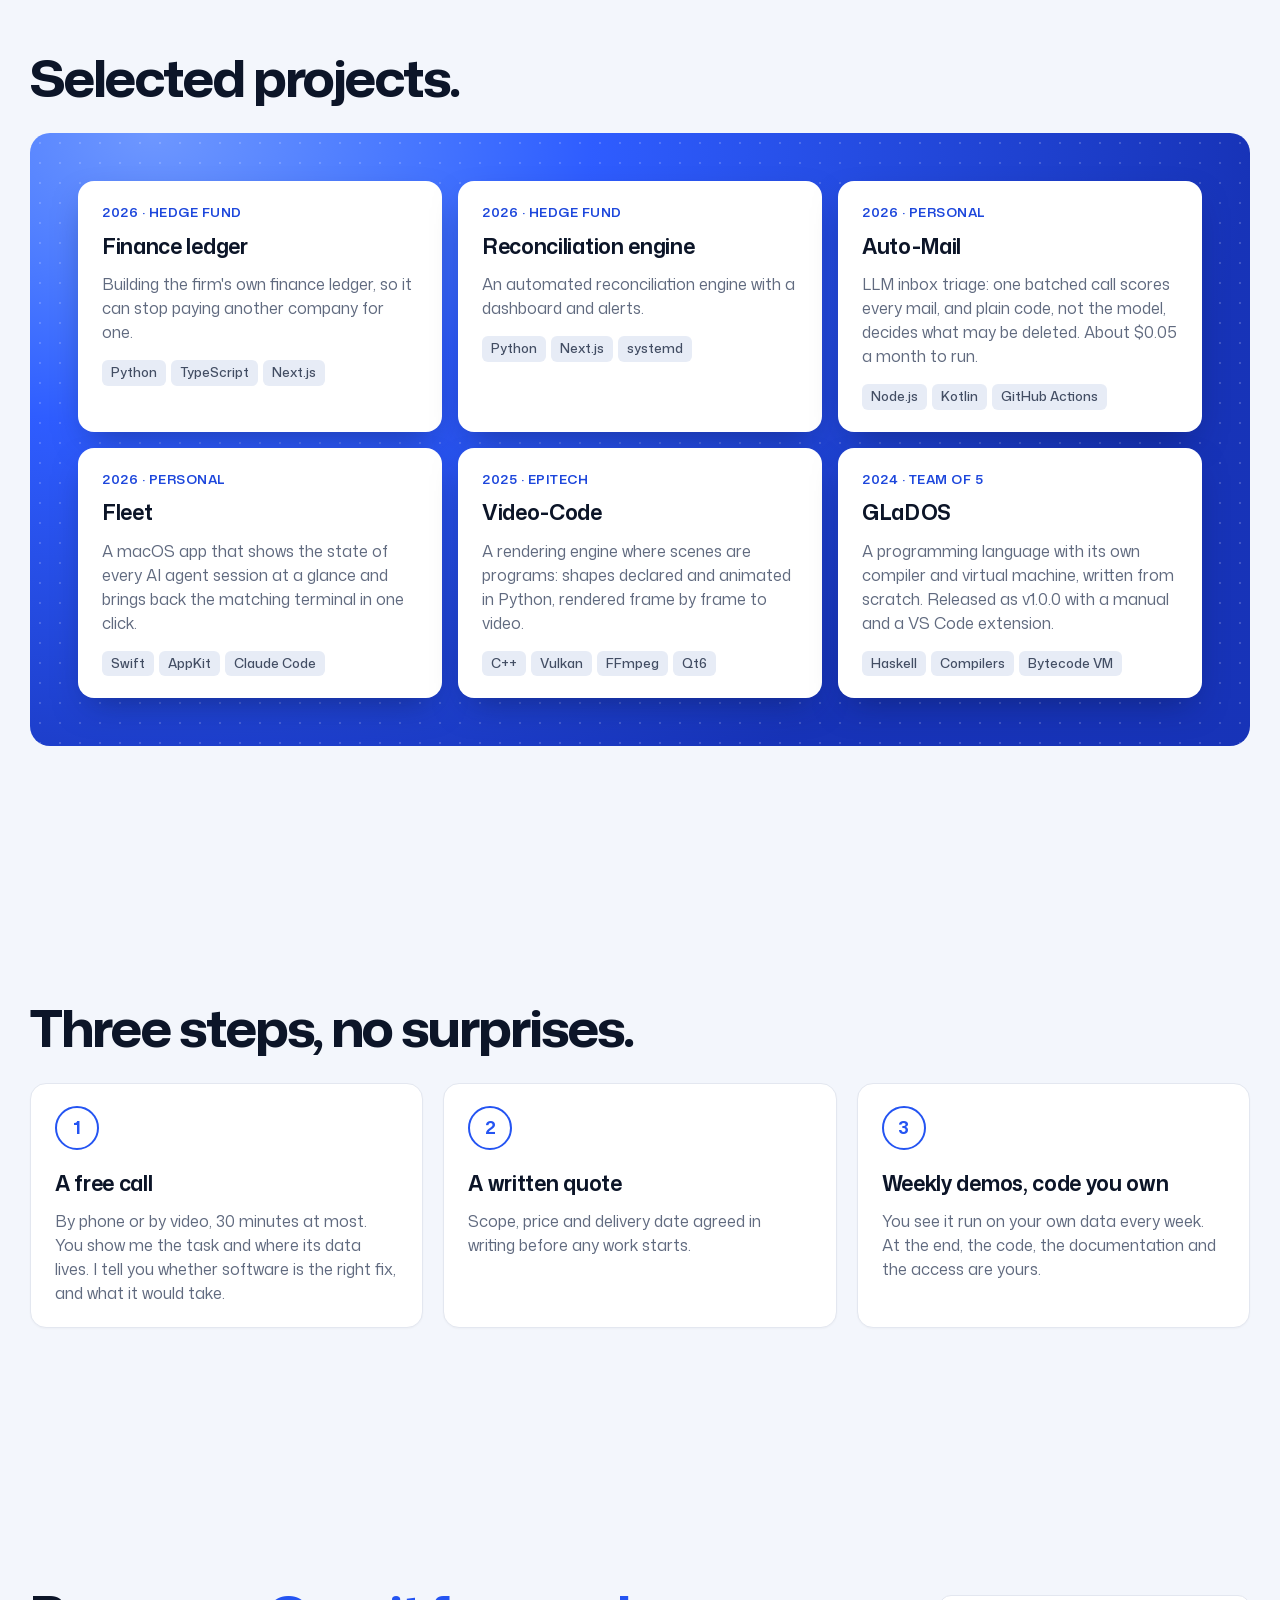
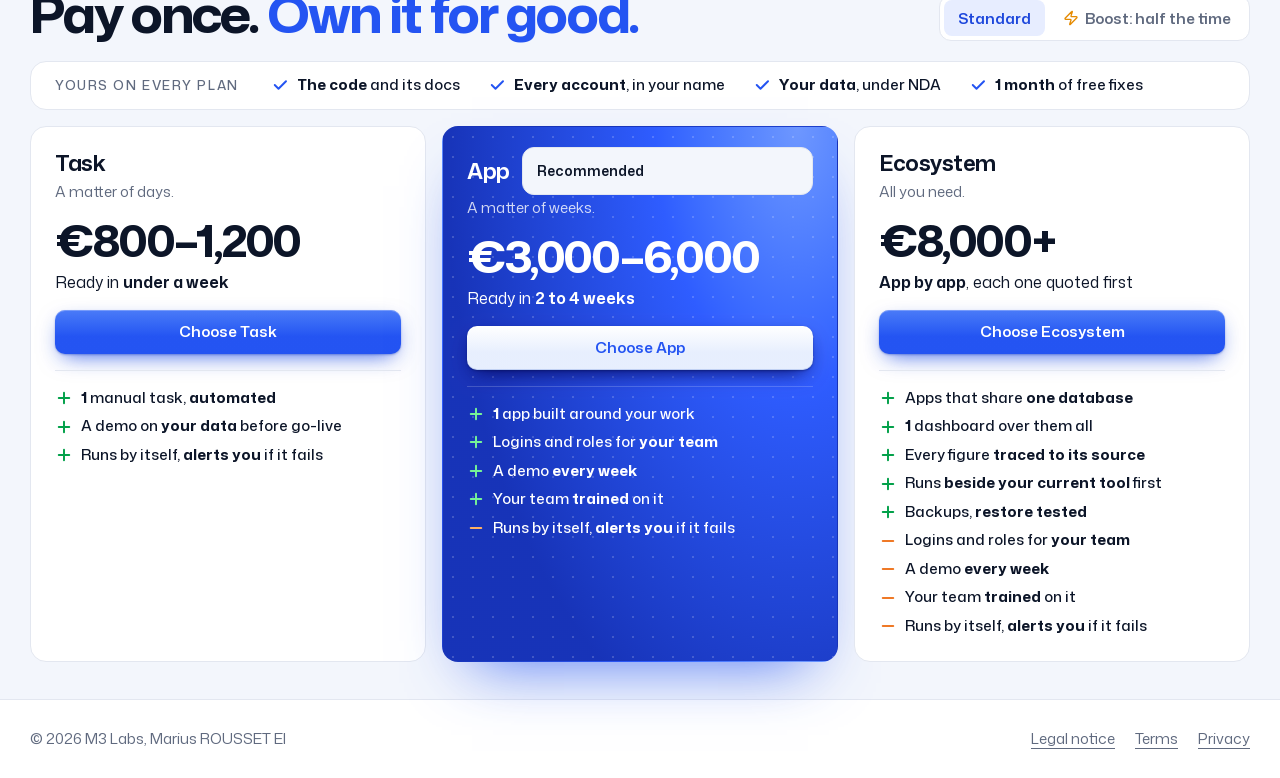
==== commit 59c0d0ee: "Site: the popup morphs between its panes and steps instead of jumping Book a call moved the popup to" ====
--- a/index.html
+++ b/index.html
@@ -28,7 +28,7 @@
 }
 </script>
 <link rel="preload" href="fonts/mona-sans-latin.woff2" as="font" type="font/woff2" crossorigin>
-<link rel="stylesheet" href="styles.css?v=b683ebd">
+<link rel="stylesheet" href="styles.css?v=999a969">
 <script>
 if (!matchMedia('(prefers-reduced-motion: reduce)').matches) {
   document.documentElement.classList.add('intro-on');
@@ -302,22 +302,22 @@
 
 <dialog class="talk" aria-labelledby="talk-h">
   <div class="talk-in" tabindex="-1" autofocus>
-    <button class="talk-x" type="button" aria-label="Close"><svg viewBox="0 0 24 24" aria-hidden="true"><path d="M6 6l12 12M18 6 6 18"/></svg></button>
+    <button class="talk-x" type="button" aria-label="Close" data-m="x"><svg viewBox="0 0 24 24" aria-hidden="true"><path d="M6 6l12 12M18 6 6 18"/></svg></button>
     <div class="pane" data-pane="start">
-      <h2 id="talk-h">Let's talk about your project.</h2>
+      <h2 id="talk-h" data-m="title">Let's talk about your project.</h2>
       <div class="reach">
-        <a class="reach-row" href="https://www.linkedin.com/in/mariusrousset" target="_blank" rel="noopener">
+        <a class="reach-row" href="https://www.linkedin.com/in/mariusrousset" target="_blank" rel="noopener" data-m="in">
           <span class="ico in"><svg class="fill" viewBox="0 0 24 24" aria-hidden="true"><path fill-rule="evenodd" d="M22.22 0H1.77C.79 0 0 .77 0 1.73v20.54C0 23.23.79 24 1.77 24h20.45c.98 0 1.78-.77 1.78-1.73V1.73C24 .77 23.2 0 22.22 0zM20.45 20.45h-3.56v-5.57c0-1.33-.02-3.04-1.85-3.04-1.85 0-2.14 1.45-2.14 2.94v5.67H9.35V9h3.41v1.56h.05c.48-.9 1.64-1.85 3.37-1.85 3.6 0 4.27 2.37 4.27 5.46v6.28zM5.34 7.43a2.06 2.06 0 1 1 0-4.13 2.06 2.06 0 0 1 0 4.13zM7.12 20.45H3.56V9h3.56v11.45z"/></svg></span>
           <span><b>Message me on LinkedIn</b></span>
           <svg class="go" viewBox="0 0 24 24" aria-hidden="true"><path d="M7 17 17 7M8 7h9v9"/></svg>
         </a>
-        <button class="reach-row copy" type="button" title="Copy the address">
+        <button class="reach-row copy" type="button" title="Copy the address" data-m="mail">
           <span class="ico mail"><svg class="fill" viewBox="0 0 24 24" aria-hidden="true"><path fill-rule="evenodd" d="M20 4H4c-1.1 0-2 .9-2 2v12c0 1.1.9 2 2 2h16c1.1 0 2-.9 2-2V6c0-1.1-.9-2-2-2zm0 4-8 5-8-5V6l8 5 8-5v2z"/></svg></span>
           <span><b>Email me at contact@m3labs.fr</b><b hidden>Address copied</b></span>
           <svg class="go" viewBox="0 0 24 24" aria-hidden="true"><rect x="9" y="9" width="13" height="13" rx="2"/><path d="M5 15H4a2 2 0 0 1-2-2V4a2 2 0 0 1 2-2h9a2 2 0 0 1 2 2v1"/></svg>
           <svg class="go" viewBox="0 0 24 24" aria-hidden="true" hidden><path d="M20 6 9 17l-5-5"/></svg>
         </button>
-        <button class="reach-row" type="button" data-book>
+        <button class="reach-row" type="button" data-book data-m="when">
           <span class="ico"><svg class="fill" viewBox="0 0 24 24" aria-hidden="true"><path d="M17 12h-5v5h5v-5zM16 1v2H8V1H6v2H5c-1.11 0-1.99.9-1.99 2L3 19c0 1.1.89 2 2 2h14c1.1 0 2-.9 2-2V5c0-1.1-.9-2-2-2h-1V1h-2zm3 18H5V8h14v11z"/></svg></span>
           <span><b>Book a call</b></span>
           <svg class="go" viewBox="0 0 24 24" aria-hidden="true"><path d="m9 18 6-6-6-6"/></svg>
@@ -325,7 +325,7 @@
       </div>
     </div>
     <div class="pane sched" data-pane="book" hidden>
-      <div class="talk-top">
+      <div class="talk-top" data-m="title">
         <button class="talk-back" type="button" aria-label="Back"><svg viewBox="0 0 24 24" aria-hidden="true"><path d="m15 18-6-6 6-6"/></svg></button>
         <h2>Book a call</h2>
       </div>
@@ -334,13 +334,13 @@
         <div class="cal">
           <div class="cal-head">
             <button class="cal-prev" type="button" aria-label="Previous month"><svg viewBox="0 0 24 24" aria-hidden="true"><path d="m15 18-6-6 6-6"/></svg></button>
-            <p class="cal-title"><span class="cal-month"></span><small class="tz"></small></p>
+            <p class="cal-month"></p>
             <button class="cal-next" type="button" aria-label="Next month"><svg viewBox="0 0 24 24" aria-hidden="true"><path d="m9 18 6-6-6-6"/></svg></button>
           </div>
           <div class="cal-grid"></div>
         </div>
         <div class="day">
-          <p class="slots-day"></p>
+          <p class="day-title"><span class="slots-day"></span><small class="tz"></small></p>
           <div class="times"></div>
         </div>
         <p class="talk-state" aria-live="polite"></p>
@@ -374,13 +374,13 @@
       </form>
     </div>
     <div class="pane" data-pane="done" hidden>
-      <h2>Booked.</h2>
-      <p class="talk-sub done-text"></p>
+      <h2 data-m="title">Booked.</h2>
+      <p class="talk-sub done-text" data-m="done"></p>
     </div>
   </div>
 </dialog>
 
-<script src="lang.js?v=b683ebd"></script>
+<script src="lang.js?v=999a969"></script>
 <script>
 const intro = document.querySelector('.intro');
 if (document.documentElement.classList.contains('intro-on')) {
@@ -485,10 +485,53 @@
 const dkey = d => d.toLocaleDateString('en-CA'), long = { weekday: 'long', day: 'numeric', month: 'long' }, hm = { hour: '2-digit', minute: '2-digit' };
 // the steps in order: the day and time, the kind of call, its length, then the visitor's details. Each one chosen
 // shrinks to a row at the top, which opens it again in its place; the open step is the row clicked, else the first not
-// chosen yet. The popup keeps its top edge and its height follows
+// chosen yet
 const chosen = { when: () => at, kind: () => kind, len: () => len };
+// a change of pane or step morphs instead of jumping: the popup's box goes from its old size and place to its new one,
+// and each block (a step and its row, Book a call and the day step, the titles) moves and changes shape from where it was
+// to where it lands, over a fading copy of what it was; a block with no counterpart fades. Not a view transition: in WebKit
+// the modal popup and its backdrop vanish while one runs
+const ease = { duration: 380, easing: 'cubic-bezier(.2, .8, .2, 1)' };
+const blocks = () => new Map([...talk.querySelectorAll('[data-m], [data-row], [data-step]')].filter(e => !e.closest('.ghosts') && e.getClientRects().length)
+  .map(e => [e.dataset.m || e.dataset.row || e.dataset.step, e]));
+const morph = change => {
+  if (still || !talk.open) return change();
+  const inner = talk.firstElementChild, clip = (w, h) => `inset(0 ${Math.max(0, w)}px ${Math.max(0, h)}px 0 round 12px)`;
+  const place = (e, box) => { const r = e.getBoundingClientRect(); return { x: r.left - box.left, y: r.top - box.top, w: r.width, h: r.height }; };
+  const box0 = talk.getBoundingClientRect(), before = blocks(), from = new Map([...before].map(([k, e]) => [k, place(e, box0)]));
+  const copies = new Map([...before].map(([k, e]) => [k, e.cloneNode(true)]));
+  for (const a of talk.getAnimations({ subtree: true })) a.cancel();
+  talk.querySelector('.ghosts')?.remove();
+  inner.style.width = '';
+  change();
+  const box1 = talk.getBoundingClientRect(), after = blocks(), to = new Map([...after].map(([k, e]) => [k, place(e, box1)]));
+  // the new content keeps its final width while the box grows or shrinks around it
+  inner.style.width = box1.width + 'px';
+  talk.style.overflow = 'hidden';
+  const layer = Object.assign(document.createElement('div'), { className: 'ghosts sched', inert: true });
+  inner.append(layer);
+  for (const [k, a] of from) {
+    if (after.get(k) === before.get(k)) continue;
+    const g = copies.get(k), b = to.get(k);
+    g.removeAttribute('id');
+    Object.assign(g.style, { position: 'absolute', left: a.x + 'px', top: a.y + 'px', width: a.w + 'px', margin: 0 });
+    layer.append(g);
+    g.animate({ opacity: [1, 0] }, { duration: 180, fill: 'forwards' });
+    if (b) g.animate({ transform: ['none', `translate(${b.x - a.x}px, ${b.y - a.y}px)`], clipPath: [clip(0, 0), clip(a.w - b.w, a.h - b.h)] }, ease);
+  }
+  for (const [k, e] of after) {
+    const a = from.get(k), b = to.get(k);
+    if (e !== before.get(k)) e.animate({ opacity: [0, 1] }, { delay: 90, duration: 290, easing: 'ease-out', fill: 'backwards' });
+    if (!a || a.x === b.x && a.y === b.y && a.w === b.w && a.h === b.h) continue;
+    e.animate({ transform: [`translate(${a.x - b.x}px, ${a.y - b.y}px)`, 'none'] }, ease);
+    if (a.w !== b.w || a.h !== b.h) e.animate({ clipPath: [clip(b.w - a.w, b.h - a.h), clip(0, 0)] }, ease);
+  }
+  talk.animate({ width: [box0.width + 'px', box1.width + 'px'], height: [box0.height + 'px', box1.height + 'px'],
+    marginTop: [box0.top + 'px', box1.top + 'px'], marginBottom: ['auto', 'auto'] }, ease)
+    .onfinish = () => { inner.style.width = talk.style.overflow = ''; layer.remove(); };
+};
 const go = name => {
-  const h = sched.hidden ? 0 : talk.offsetHeight, d = new Date(at);
+  const d = new Date(at);
   cur = name || Object.keys(chosen).find(s => !chosen[s]()) || 'who';
   for (const s of sched.querySelectorAll('[data-step]')) s.hidden = s.dataset.step !== cur;
   for (const [s, r] of Object.entries(rows)) r.hidden = s === cur || !chosen[s]();
@@ -502,10 +545,6 @@
   field('phone').closest('label').hidden = field('phone').disabled = kind !== 'voice';
   if (cur === 'when') render();
   if (cur === 'who') { wstate.textContent = ''; if (!field('name').value) field('name').focus(); }
-  if (h && !still) {
-    talk.style.overflow = 'hidden';
-    talk.animate({ height: [h + 'px', talk.offsetHeight + 'px'] }, { duration: 220, easing: 'cubic-bezier(.2, .8, .2, 1)' }).onfinish = () => talk.style.overflow = '';
-  }
 };
 for (const el of document.querySelectorAll('[data-talk]')) el.addEventListener('click', e => {
   e.preventDefault();
@@ -516,7 +555,7 @@
 });
 talk.querySelector('.talk-x').addEventListener('click', () => talk.close());
 talk.addEventListener('click', e => { if (e.target === talk) talk.close(); });
-sched.querySelector('.talk-back').addEventListener('click', () => show('start'));
+sched.querySelector('.talk-back').addEventListener('click', () => morph(() => show('start')));
 // the svgs have no hidden property, so the attribute is toggled
 const copy = talk.querySelector('.copy'), [label, done, icon, tick] = copy.querySelectorAll('b, .go');
 const copied = on => { for (const el of [label, icon]) el.toggleAttribute('hidden', on); for (const el of [done, tick]) el.toggleAttribute('hidden', !on); };
@@ -526,13 +565,12 @@
 }));
 talk.querySelector('[data-book]').addEventListener('click', () => {
   if (!API) return void open(CAL, '_blank', 'noopener');
-  go();
-  show('book');
-  ask().then(() => { if (cur === 'when') render(); });
+  morph(() => { go(); show('book'); });
+  ask().then(() => { if (cur === 'when') morph(render); });
 });
-for (const [s, r] of Object.entries(rows)) r.addEventListener('click', () => go(s));
-for (const b of sched.querySelectorAll('[data-kind]')) b.addEventListener('click', () => { kind = b.dataset.kind; go(); });
-for (const b of sched.querySelectorAll('[data-len]')) b.addEventListener('click', () => { len = +b.dataset.len; go(); });
+for (const [s, r] of Object.entries(rows)) r.addEventListener('click', () => morph(() => go(s)));
+for (const b of sched.querySelectorAll('[data-kind]')) b.addEventListener('click', () => morph(() => { kind = b.dataset.kind; go(); }));
+for (const b of sched.querySelectorAll('[data-len]')) b.addEventListener('click', () => morph(() => { len = +b.dataset.len; go(); }));
 // the visitor's own time zone, which the times are shown in: "GMT+1", "UTC+1" in French
 const zone = () => new Intl.DateTimeFormat(loc(), { timeZoneName: 'shortOffset' }).formatToParts(new Date(day + 'T12:00')).find(p => p.type === 'timeZoneName').value;
 // the month of the picked day, its free days lit, and that day's times beside it; the arrows go to the first free day of
@@ -563,7 +601,7 @@
   times.replaceChildren(...(days.get(day) || []).map(ms => {
     const b = Object.assign(document.createElement('button'), { type: 'button', textContent: new Date(ms).toLocaleTimeString(loc(), hm) });
     b.setAttribute('aria-pressed', ms === at);
-    b.addEventListener('click', () => { at = ms; if (len && !slots[len].includes(at)) len = 0; go(); });
+    b.addEventListener('click', () => morph(() => { at = ms; if (len && !slots[len].includes(at)) len = 0; go(); }));
     return b;
   }));
   state.textContent = slots === undefined ? msg('Loading the free times…', 'Chargement des créneaux libres…')
@@ -588,12 +626,12 @@
     asking = null;
     at = len = 0;
     kind = '';
-    return show('done');
+    return morph(() => show('done'));
   }
   if (r.error === 'taken') {
     asking = null;
     at = 0;
-    go();
+    morph(() => go());
     await ask();
     render();
     return state.textContent = msg('That time was just taken. Pick another one.', 'Ce créneau vient d’être pris. Choisissez-en un autre.');
--- a/styles.css
+++ b/styles.css
@@ -385,7 +385,6 @@
 .sched .when:not([hidden]) { display: grid; grid-template-columns: 292px minmax(0, 1fr); gap: 8px 28px; }
 .sched .when .talk-state { grid-column: 1 / -1; }
 .cal-head { display: flex; align-items: center; justify-content: space-between; margin-bottom: 8px; }
-.cal-title { display: flex; align-items: baseline; gap: 8px; }
 .cal-month { font-size: 15px; font-weight: 650; }
 .cal-head button { display: grid; place-items: center; width: 32px; height: 32px; padding: 0; border: 0; border-radius: 50%; background: none; color: var(--foreground); cursor: pointer; }
 .cal-head button:hover:not(:disabled) { background: var(--background); }
@@ -401,7 +400,8 @@
 .cal-grid .today::after { content: ""; position: absolute; left: 50%; bottom: 5px; width: 4px; height: 4px; margin-left: -2px; border-radius: 50%; background: currentColor; }
 /* the times are as tall as the month beside them, and scroll */
 .day { display: flex; flex-direction: column; min-width: 0; }
-.slots-day { padding-top: 6px; font-size: 15px; font-weight: 650; }
+.day-title { display: flex; align-items: baseline; gap: 8px; padding-top: 6px; }
+.slots-day { font-size: 15px; font-weight: 650; }
 .tz { font-size: 13px; color: var(--muted-foreground); }
 .times { display: grid; align-content: start; gap: 8px; height: 0; flex: 1 1 auto; margin-top: 12px; overflow-y: auto; padding: 2px 4px 2px 2px; }
 .opts { display: grid; grid-auto-flow: column; grid-auto-columns: 1fr; gap: 8px; }
@@ -414,6 +414,8 @@
 .opts span { display: grid; gap: 4px; text-align: left; }
 .opts small { font-size: 13px; font-weight: 500; color: var(--muted-foreground); }
 .opts [aria-pressed="true"], .times [aria-pressed="true"] { border-color: var(--primary); background: var(--brand-tint); color: var(--brand-tint-fg); }
+/* the fading copies of the blocks a change of pane or step leaves (morph() in index.html) */
+.ghosts { position: absolute; inset: 0; pointer-events: none; }
 .talk-state:empty { display: none; }
 .talk-state { color: var(--muted-foreground); }
 .two { display: grid; grid-template-columns: 1fr 1fr; gap: 8px; }
